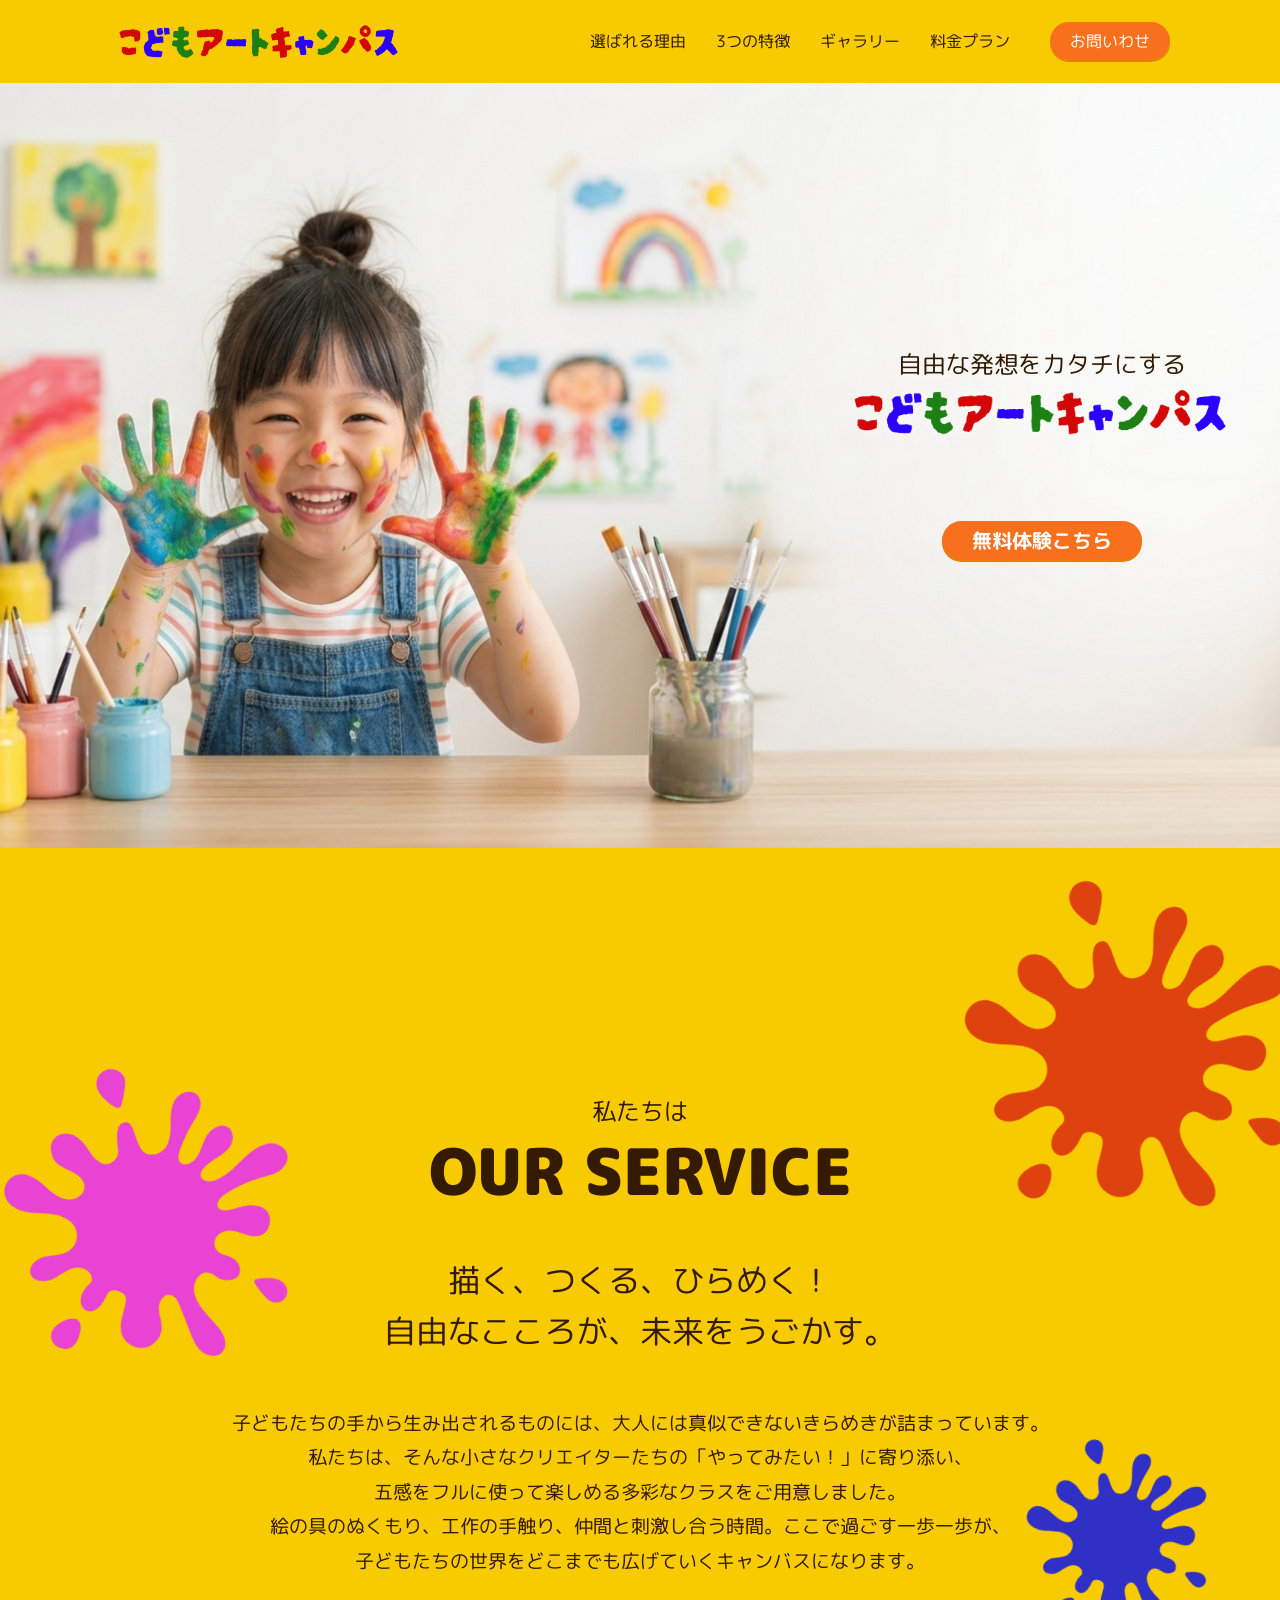
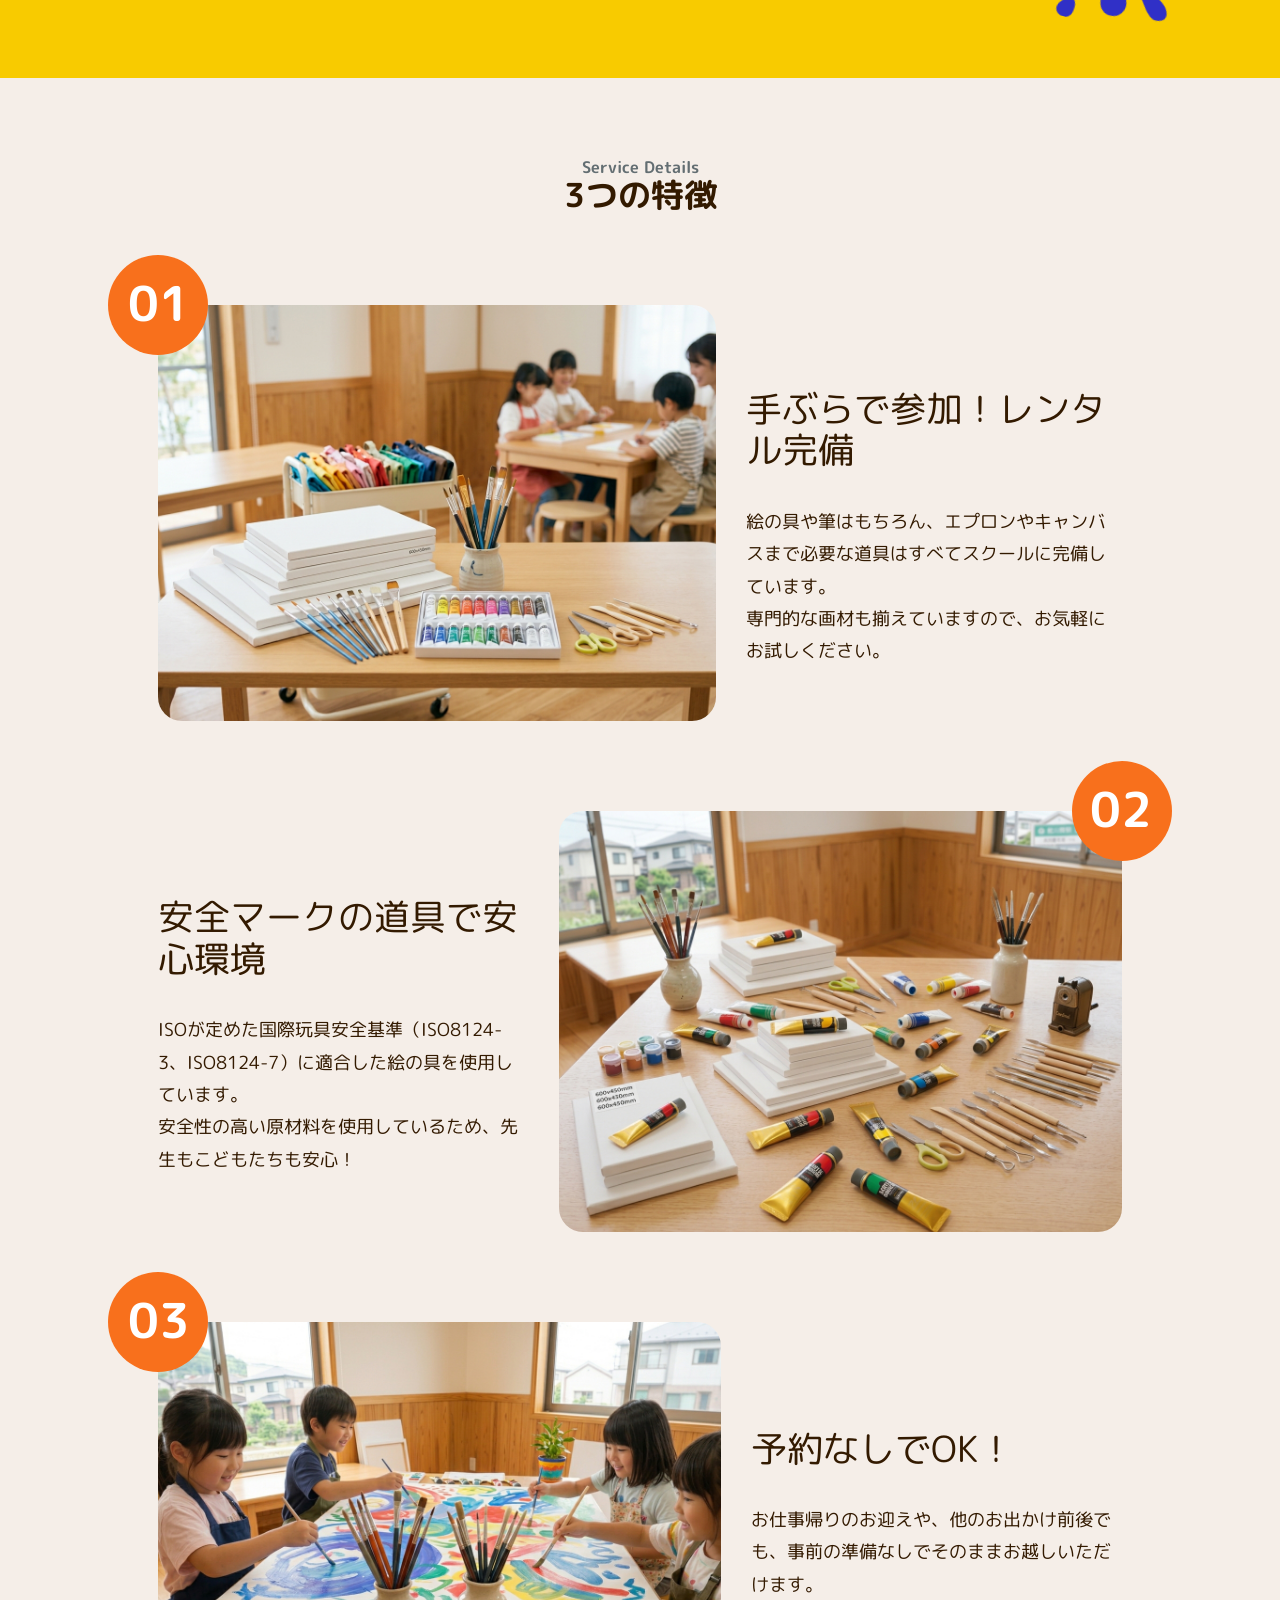
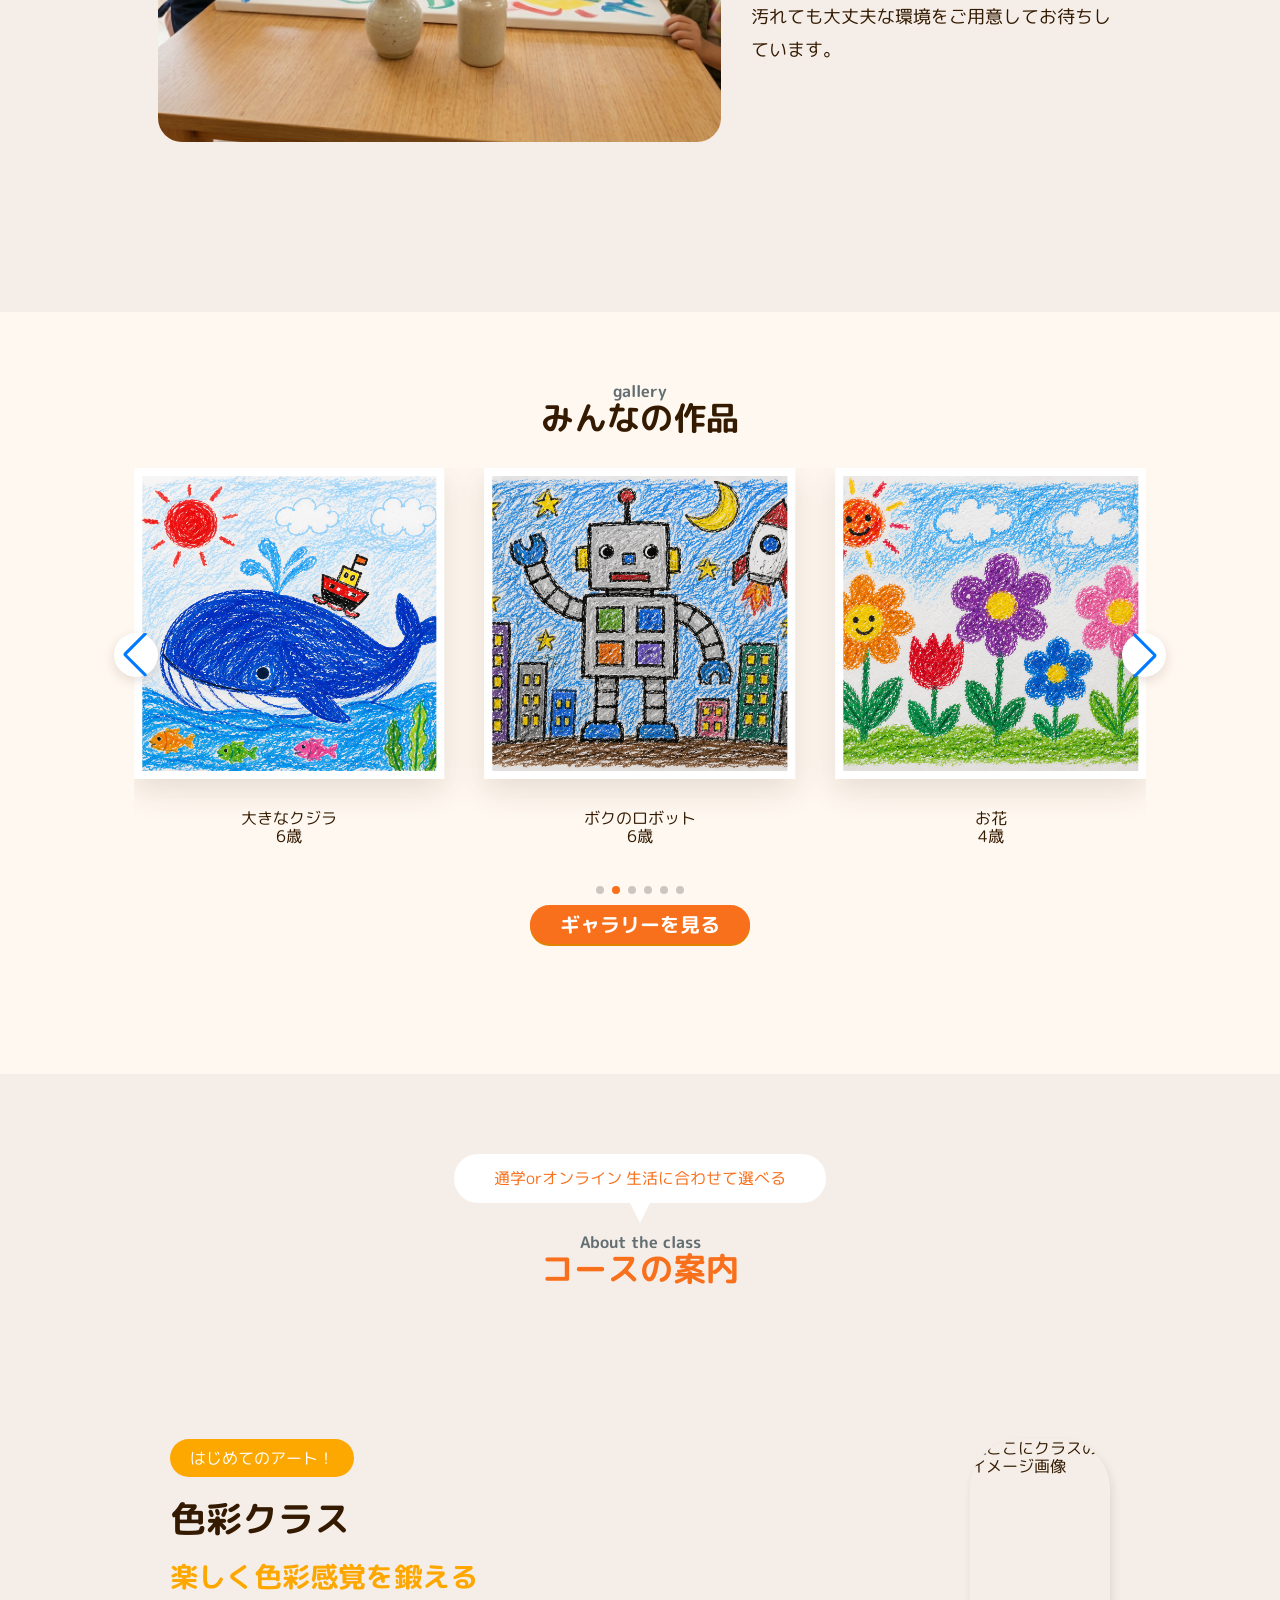
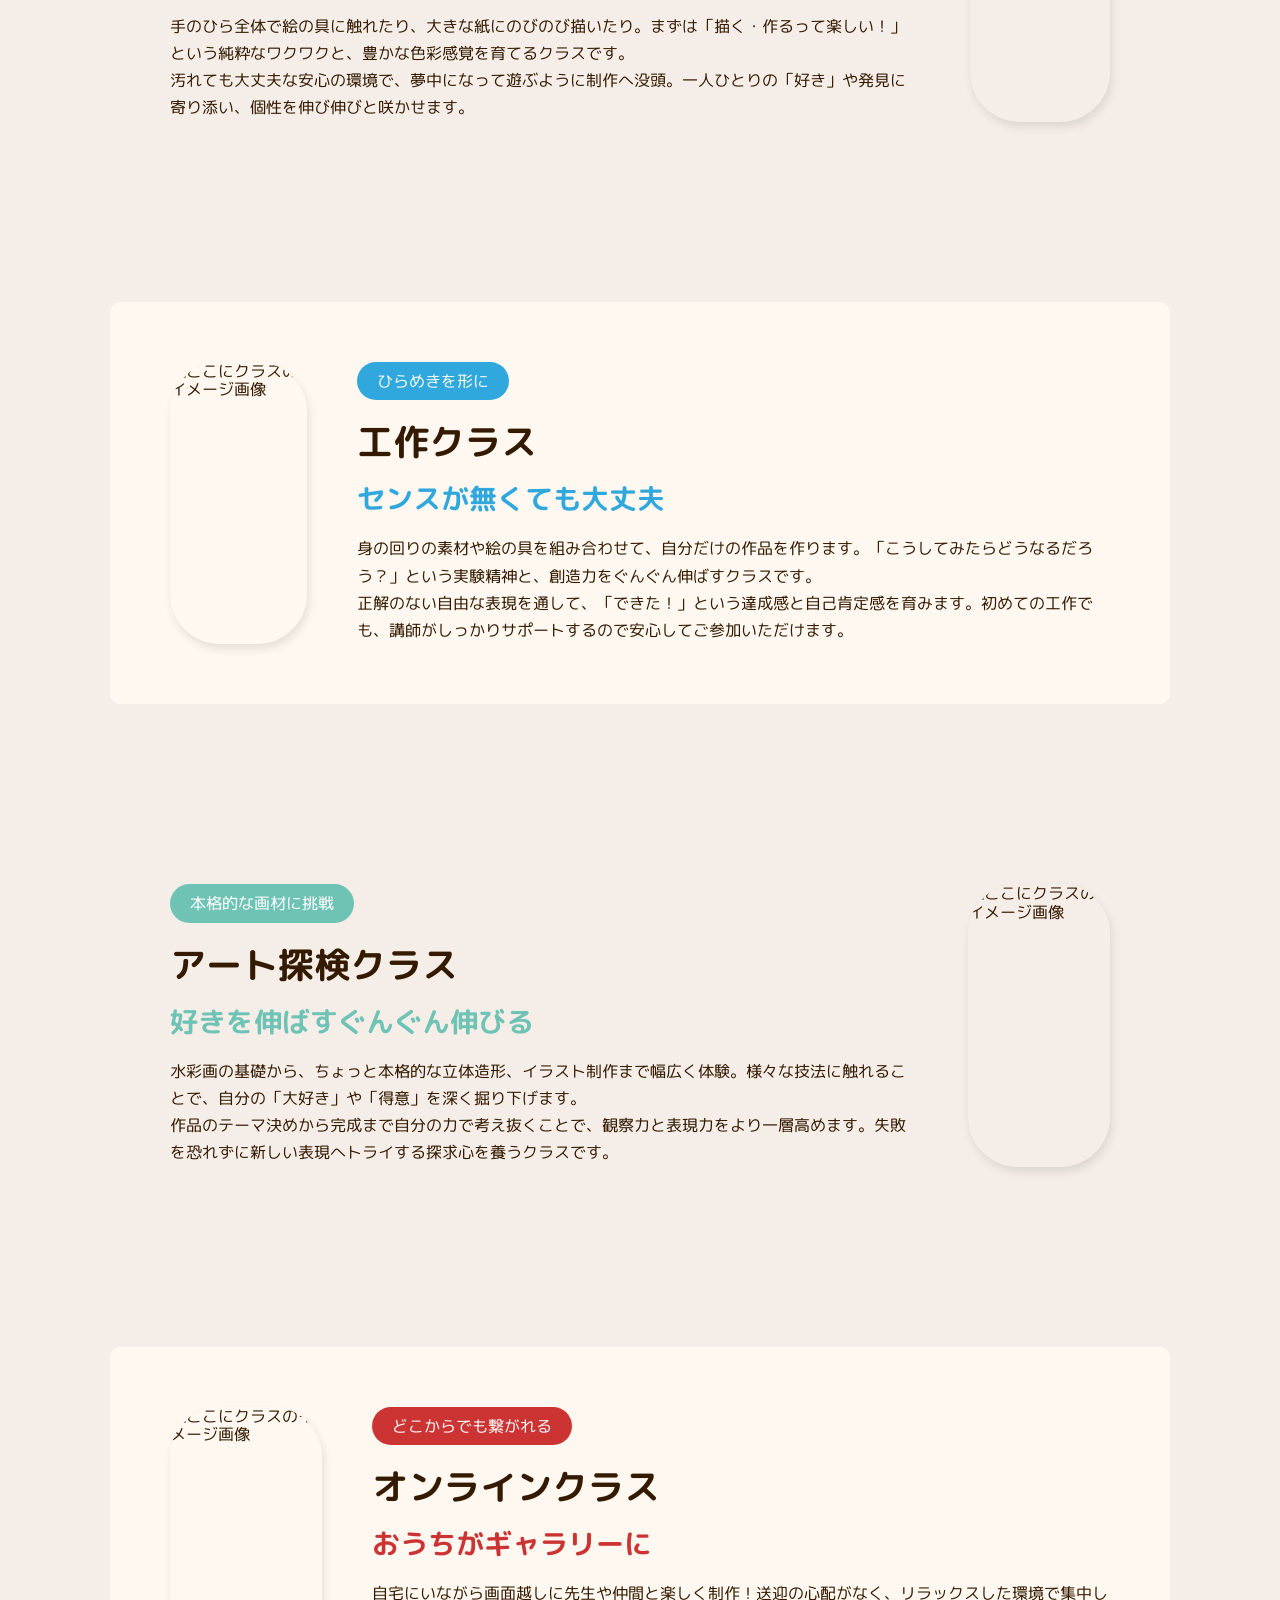
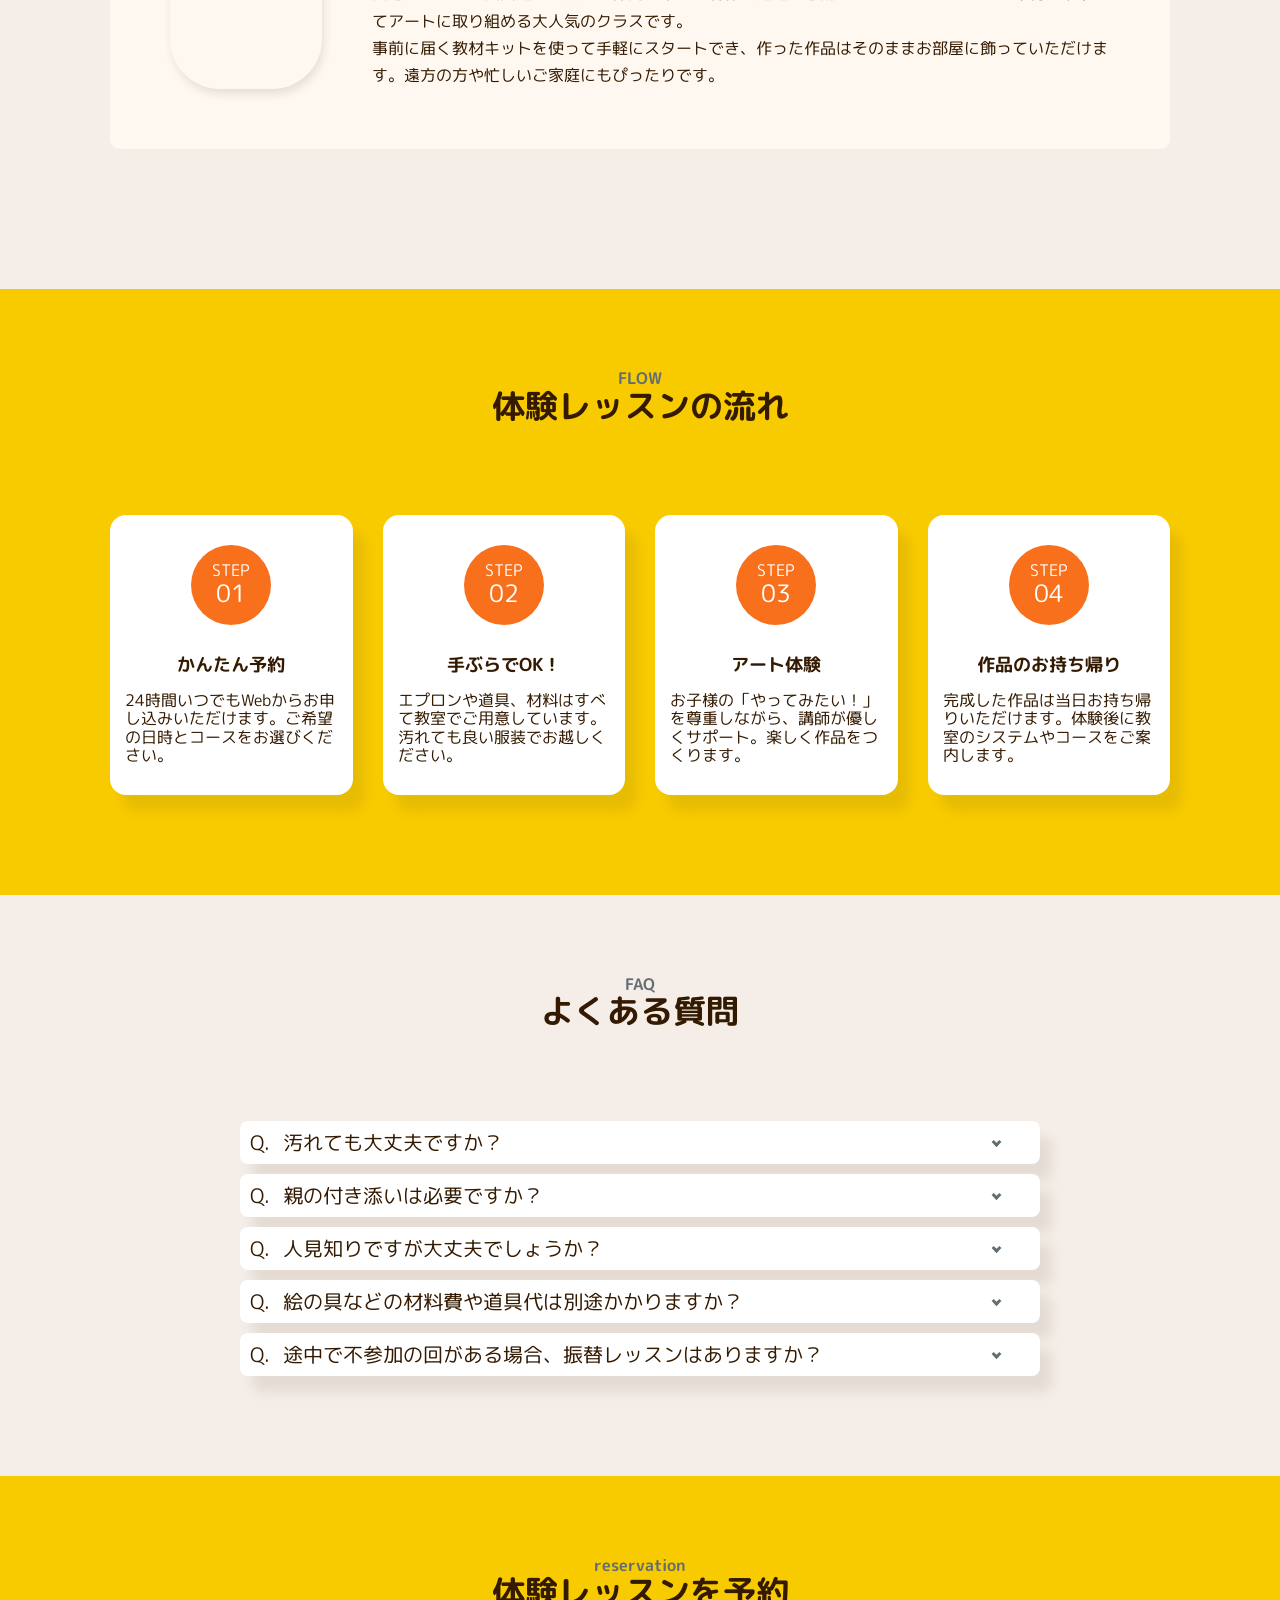
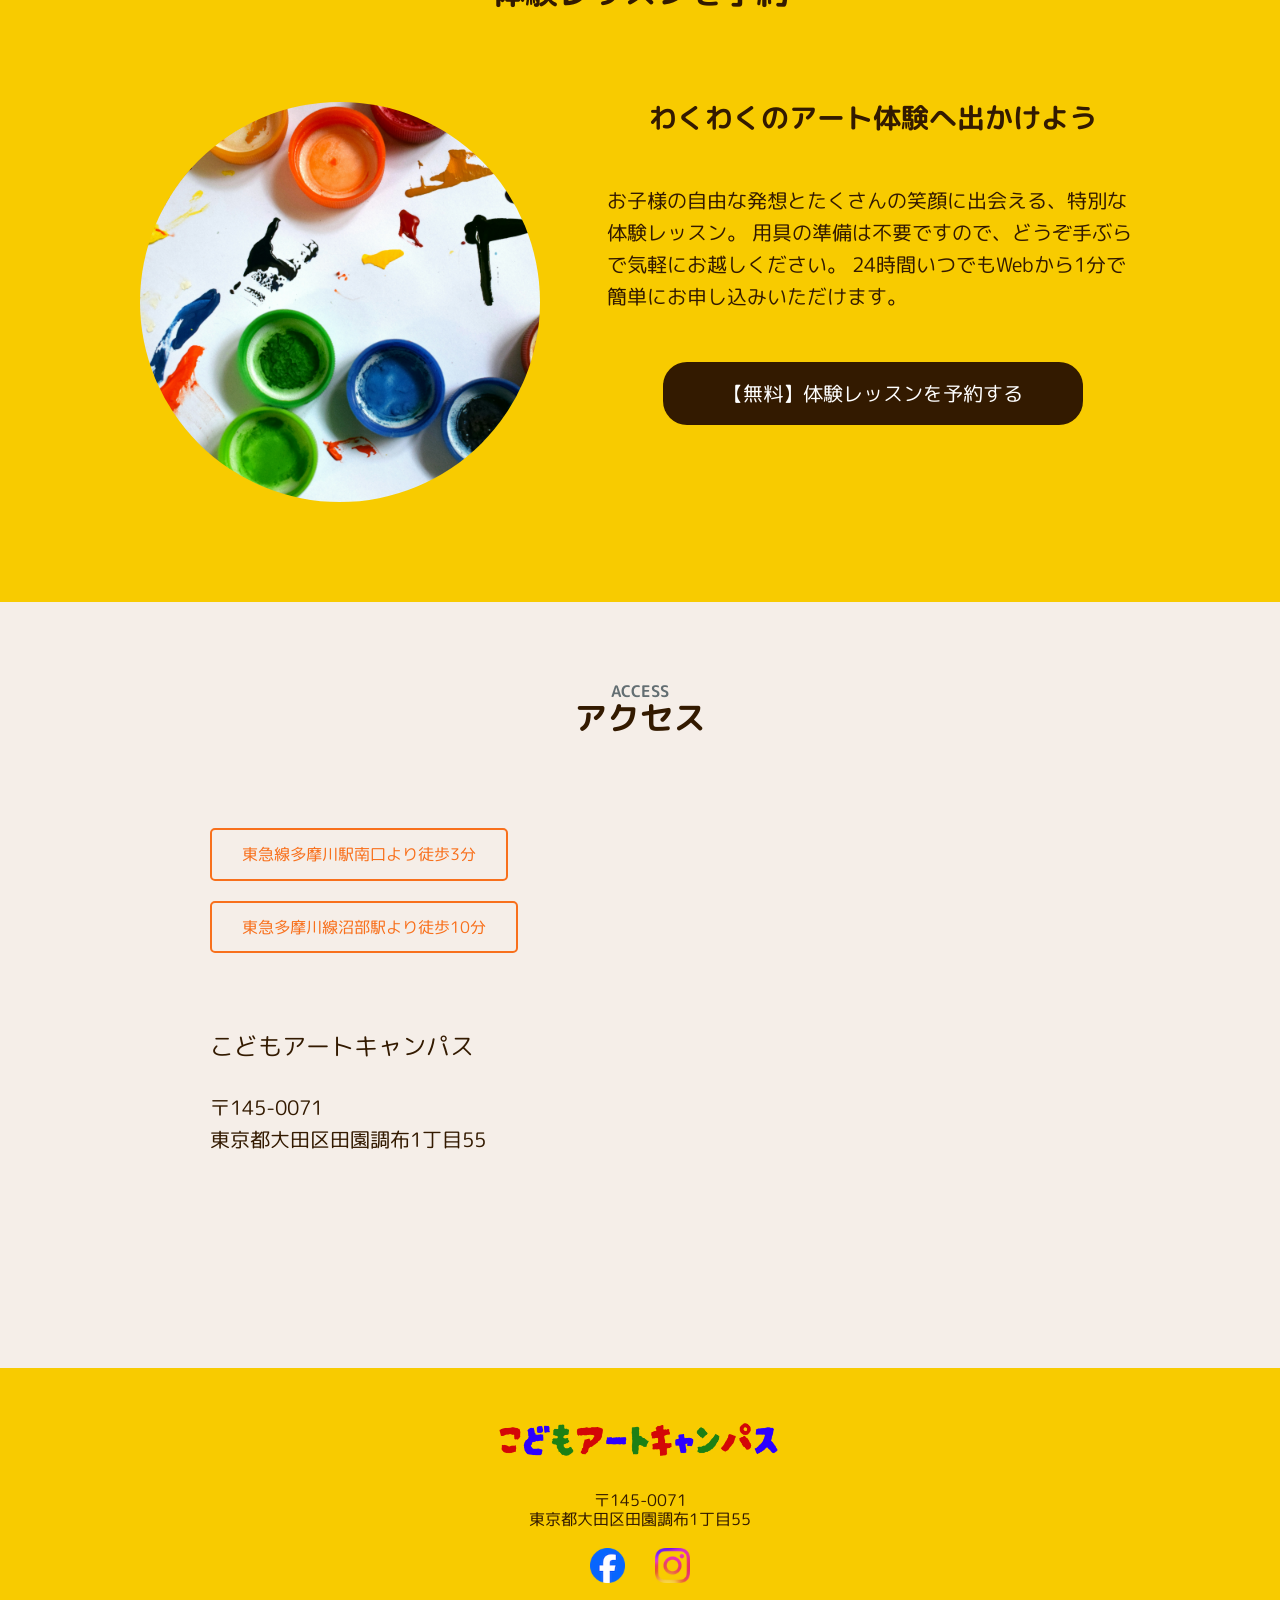
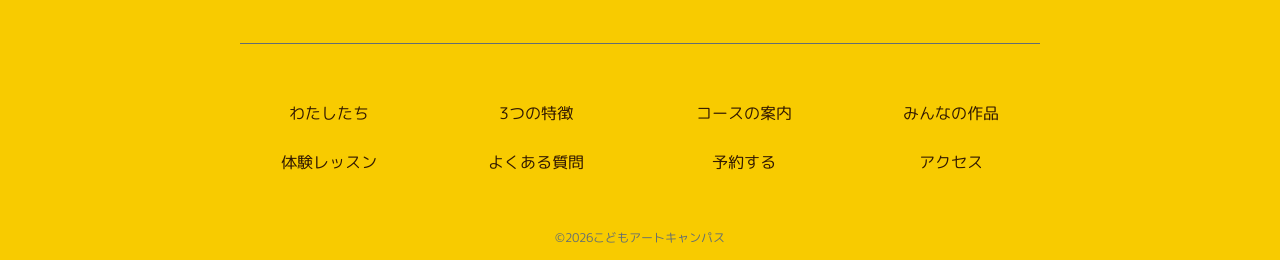
==== index.html @ 3a01b5a5 "Add files via upload" ====
<!doctype html>
<html lang="jp">
  <head>
    <meta charset="UTF-8" />
    <meta name="viewport" content="width=device-width, initial-scale=1.0" />
    <title>
      こどもアートキャンパス | 自由な発想をカタチにするコドモのためのアート教室
    </title>
    <link rel="stylesheet" href="./css/reset.css" />
    <link rel="stylesheet" href="./css/style.css" />
    <link rel="stylesheet" href="./js/swiper-bundle.min.css" />
    <link rel="preconnect" href="https://fonts.googleapis.com" />
    <link rel="preconnect" href="https://fonts.gstatic.com" crossorigin />
    <link
      href="https://fonts.googleapis.com/css2?family=M+PLUS+Rounded+1c:wght@500;700;900&display=swap"
      rel="stylesheet"
    />
  </head>
  <body>
    <header class="site-header">
      <div class="header-inner">
        <h1>
          <a href="index.html"
            ><img src="./img/logo.png" alt="こどもアートキャンパスのロゴ"
          /></a>
        </h1>
        <button class="hamburger-btn">
          <span></span>
          <span></span>
          <span></span>
        </button>
        <nav class="header-menu">
          <ul>
            <li><a href="#about">選ばれる理由</a></li>
            <li><a href="#features">3つの特徴</a></li>
            <li><a href="#gallery">ギャラリー</a></li>
            <li><a href="#price">料金プラン</a></li>
          </ul>
          <div class="header-cta">
            <a href="#contact" class="btn btn-primary">お問いわせ</a>
          </div>
        </nav>
      </div>
    </header>
    <main>
      <section class="hero-section">
        <div class="hero-inner">
          <div class="hero-container">
            <p class="hero-sub">自由な発想をカタチにする</p>
            <h2 class="hero-title">
              <img src="./img/logo.png" alt="こどもキャンパスアートのロゴ" />
            </h2>
            <div class="acction-btn">
              <a href="#contact" class="btn btn-large">無料体験こちら</a>
            </div>
          </div>
        </div>
        <div class="hero-bg-image">
          <picture>
            <source
              media="(max-width: 768px)"
              srcset="./img/hero-img-sp.jpeg"
            />
            <img
              src="./img/hero-img.png"
              alt="手のひらに絵の具をつけた笑顔の女の子"
            />
          </picture>
        </div>
      </section>
      <!-- about ------------------- -->
      <section id="about" class="about">
        <svg>
          <symbol id="mark-shape" class="splash-pop" viewBox="0 0 418.82 395.5">
            <path
              d="M278.37,295.1c8.07,10.84,16.14,21.69,24.21,32.53,6.3,8.47,13.03,17.28,22.67,21.56,8.08,3.58,18.79,2.61,24.74-3.4,1.15-1.16,2.13-2.52,2.87-4.06,5.32-11.08-3.88-23.69-13.73-31.04-17.68-13.19-41.28-22.73-47.69-43.84-3.43-11.29,2.55-26.9,14.35-26.79,3.56.03,7.19.65,10.45,2.07,12.58,5.48,28.64-.19,30.78-9.63,1.61-7.14-2.25-20.21-20.09-21.63-7.15-.57-11.79.32-17.89-3.47-5.83-3.62-8.14-11.6-6.05-18.14,2.09-6.54,7.95-11.47,14.51-13.48,13.87-4.24,30.12,3.18,42.85-3.76,13.26-7.22,13.24-29.88-.02-37.09-8.04-4.37-18.08-3.05-26.54.43-8.46,3.48-15.97,8.93-24.19,12.94-4.51,2.2-10.28,3.85-14.24.77-6.11-4.75-1.62-14.5,3.51-20.3,12.53-14.16,27.23-26.39,43.42-36.15,7.43-4.47,15.31-8.54,21.18-14.92,5.87-6.38,9.38-15.84,6.1-23.87-3.37-8.24-13.19-12.55-22.04-11.53-8.85,1.02-16.66,6.41-22.79,12.86-16.86,17.77-23.86,44.38-44.1,58.18-6.81,4.64-18.53,5.99-21.23-1.8-.95-2.73-.32-5.76.69-8.47,3.1-8.31,9.46-14.89,15.44-21.44,5.98-6.55,11.92-13.69,13.83-22.34,1.91-8.66-1.62-19.15-9.93-22.26-11.37-4.27-22.86,7.4-26.03,19.13-3.17,11.73-1.92,24.58-6.91,35.65-3.5,7.77-13.54,14.44-20.15,9.05-4.18-3.41-4.35-9.65-3.95-15.03,1.08-14.78,3.72-29.45,7.86-43.69,1.89-6.51,4.12-13.05,4.2-19.83.08-6.78-2.43-14.03-8.13-17.71-9.64-6.24-23.39,1.27-27.66,11.93s-1.83,22.71,1.03,33.82c2.87,11.12,6.14,22.75,3.36,33.89-2.77,11.14-13.85,19.6-25.16,17.66-16.33-2.81-25.82-39.14-38.35-34.95-19,6.35.74,38.7.86,45.5.12,6.8-3.17,13.94-9.24,17-6.14,3.09-13.72,1.51-19.68-1.92-5.95-3.43-10.77-8.48-16.05-12.87-6.31-5.24-13.59-9.65-21.69-10.97s-17.09.93-22.41,7.17c-10.12,11.85-1.37,31.99,13.05,37.91,7.72,3.17,16.31,3.43,24.38,5.56,8.07,2.13,16.37,7.07,18.43,15.16,3.1,12.16-10.37,23.2-22.92,23.27-12.55.07-23.9-6.83-35.21-12.28-11.31-5.45-24.85-9.56-36.11-4.02-11.64,5.72-16.57,22-10.06,33.22,6.49,11.19,20.97,15.2,33.88,14.43,12.91-.77,25.34-5.22,38.2-6.58s27.39,1.19,35.34,11.39c7.05,9.04,6.75,23.04-.69,31.77-7.59,8.91-20.09,11.39-30.47,16.8-10.38,5.41-19.62,18.16-13.52,28.15,6.46,10.57,23.2,7.01,32.52-1.14,9.32-8.15,16.36-19.76,28.06-23.82,15.23-5.28,28.91,7.93,23.2,16.7-10.55,16.21-8.26,29.72-1.1,35.12,8.57,6.46,23.17,3.9,28.04-25.74,1.9-11.55,16.78-10.33,23.41-6.69,4.59,2.52,4.7,10.22,4.84,12.7.75,13.3-1.7,27.57,4.7,39.25,6.52,11.91,22.29,17.78,35.01,13.05,12.73-4.73,20.82-19.48,17.99-32.75-1.99-9.29-8.45-17.06-11.04-26.2-2.6-9.14,1.44-21.74,10.93-22.23,6.84-.35,12.08,5.72,16.17,11.21Z"
            />
            <path
              d="M388.64,225.36c10.01-2.21,21.1-1.92,27.33,6.87,4.65,6.56,3.4,15.07-2.22,20.02-3.85,3.39-9.9,5.24-15.67,3.7-3.04-.81-5.75-2.46-8.33-4.16-6.04-3.99-11.7-8.42-16.89-13.21-1.11-1.03-2.26-2.17-2.51-3.49-.47-2.41,2.14-4.1,4.55-5.15,3.76-1.64,8.61-3.44,13.75-4.57Z"
            />
            <path
              d="M101.9,43.17c-10.29-5.98-19.16-15-16.17-27.54C87.97,6.26,96.88-.13,106.09,0c6.3.09,13,3.27,16.33,9.16,1.75,3.1,2.46,6.68,3.01,10.19,1.29,8.23,1.86,16.55,1.69,24.8-.04,1.77-.14,3.66-1.16,5.01-1.85,2.47-5.56,1.87-8.51.89-4.62-1.54-10.27-3.81-15.55-6.88Z"
            />
            <path
              d="M153.81,369.07c-.02,2.42-.24,4.86-.5,7.26-3.98,36.34-58.13,15.12-30.04-14.89,9.14-9.76,25.37-18.8,29.8.07.58,2.48.77,5.01.75,7.56Z"
            />
          </symbol>
        </svg>
        <div class="about-shapes">
          <svg class="paint-bg type1">
            <use href="#mark-shape"></use>
          </svg>
          <svg class="paint-bg type2">
            <use href="#mark-shape"></use>
          </svg>
          <svg class="paint-bg type3">
            <use href="#mark-shape"></use>
          </svg>
        </div>
        <div class="section-inner fade-in">
          <div class="sub-title">私たちは</div>
          <h2 class="about-title">OUR SERVICE</h2>
          <h3>
            描く、つくる、ひらめく！<br
              class="sp-only"
            />自由なこころが、未来をうごかす。
          </h3>
          <p>
            子どもたちの手から生み出されるものには、大人には真似できないきらめきが詰まっています。<br />
            私たちは、そんな小さなクリエイターたちの「やってみたい！」に寄り添い、<br
              class="sp-only"
            />五感をフルに使って楽しめる多彩なクラスをご用意しました。<br />
            絵の具のぬくもり、工作の手触り、仲間と刺激し合う時間。ここで過ごす一歩一歩が、<br
              class="sp-only"
            />子どもたちの世界をどこまでも広げていくキャンバスになります。
          </p>
        </div>
      </section>
      <!-- point-section ------------------->
      <section id="point" class="point-section">
        <div class="section-inner">
          <div class="section-title-wrap">
            <p class="section-sub">Service Details</p>
            <h2 class="section-title">3つの特徴</h2>
          </div>
          <ul class="point-card-g flex">
            <div class="point-card first">
              <div class="img-area">
                <img src="./img/paint-img1.jpeg" alt="手ぶらで参加！レンタル完備" />
              </div>
              <div class="text-area">
                <h4 class="card-title">手ぶらで参加！レンタル完備</h4>
                <p class="card-text">
                  絵の具や筆はもちろん、エプロンやキャンバスまで必要な道具はすべてスクールに完備しています。<br />専門的な画材も揃えていますので、お気軽にお試しください。
                </p>
              </div>
            </div>
            <div class="point-card second">
              <div class="img-area">
                <img src="./img/paint-img2.jpeg" alt="安全マークの道具で安心環境" />
              </div>
              <div class="text-area">
                <h4 class="card-title">安全マークの道具で安心環境</h4>
                <p class="card-text">
                  ISOが定めた国際玩具安全基準（ISO8124-3、ISO8124-7）に適合した絵の具を使用しています。<br />安全性の高い原材料を使用しているため、先生もこどもたちも安心！
                </p>
              </div>
            </div>

            <div class="point-card third">
              <div class="img-area">
                <img src="./img/paint-img3.jpeg" alt="予約なしでOK！" />
              </div>
              <div class="text-area">
                <h4 class="card-title">予約なしでOK！</h4>
                <p class="card-text">
                  お仕事帰りのお迎えや、他のお出かけ前後でも、事前の準備なしでそのままお越しいただけます。<br />汚れても大丈夫な環境をご用意してお待ちしています。
                </p>
              </div>
            </div>
          </ul>
        </div>
        <!-- <div class="cta-btn">
          <a href="#contact" class="btn btn-large">無料体験こちら</a>
        </div> -->
      </section>
      <!-- ギャラリー　みんなの作品 -->
      <section id="gallery" class="gallery-section">
        <div class="section-inner">
          <p class="section-sub">gallery</p>
          <h2 class="section-title">みんなの作品</h2>
          <div class="gallery-slider-wrap">
            <!-- Swiper本体 -->
            <div class="swiper gallery-swiper">
              <div class="swiper-wrapper">
                <div class="swiper-slide gallery-card">
                  <img src="./img/gallery-1.png" alt="男の子" />
                  <div class="art-info">
                    <p class="art-title">太陽の下の男の子</p>
                    <p class="art-age">5歳</p>
                  </div>
                </div>
                <div class="swiper-slide gallery-card">
                  <img src="./img/gallery-2.png" alt="クジラ" />
                  <div class="art-info">
                    <p class="art-title">大きなクジラ</p>
                    <p class="art-age">6歳</p>
                  </div>
                </div>
                <div class="swiper-slide gallery-card">
                  <img src="./img/gallery-3.png" alt="ボクのロボット" />
                  <div class="art-info">
                    <p class="art-title">ボクのロボット</p>
                    <p class="art-age">6歳</p>
                  </div>
                </div>
                <div class="swiper-slide gallery-card">
                  <img src="./img/gallery-4.png" alt="カラフルなお花" />
                  <div class="art-info">
                    <p class="art-title">お花</p>
                    <p class="art-age">4歳</p>
                  </div>
                </div>
                <div class="swiper-slide gallery-card">
                  <img src="./img/gallery-5.png" alt="かっこいいライオン" />
                  <div class="art-info">
                    <p class="art-title">強いライオン</p>
                    <p class="art-age">6歳</p>
                  </div>
                </div>
                <div class="swiper-slide gallery-card">
                  <img src="./img/gallery-6.png" alt="太陽の下の女の子" />
                  <div class="art-info">
                    <p class="art-title">太陽とわたし</p>
                    <p class="art-age">3歳</p>
                  </div>
                </div>
              </div>
            </div>

            <!-- 矢印ボタン（Swiperの外側に配置） -->
            <button class="swiper-button-prev" aria-label="前へ"></button>
            <button class="swiper-button-next" aria-label="次へ"></button>
          </div>
          <div class="swiper-pagination"></div>
        </div>
        <div class="cta-btn gallery-btn">
          <a href="#contact" class="btn btn-large">ギャラリーを見る</a>
        </div>
      </section>
      <!-- /ここまでがギャラリー ---------------------->
      <section id="about-class" class="class-section section-box">
        <div class="section-inner">
          <div class="section-title-wrap">
            <span class="pick-text">通学orオンライン 生活に合わせて選べる</span>
            <p class="section-sub">About the class</p>
            <h2 class="section-title course-title">コースの案内</h2>
          </div>
          <div class="class-group">
            <div class="class-box frist">
              <div class="class-info">
                <div class="class-text bc-orange">はじめてのアート！</div>
                <h3 class="class-title">色彩クラス</h3>
                <h4 class="class-sub sub-orange">楽しく色彩感覚を鍛える</h4>
                <p class="version">
                  手のひら全体で絵の具に触れたり、大きな紙にのびのび描いたり。まずは「描く・作るって楽しい！」という純粋なワクワクと、豊かな色彩感覚を育てるクラスです。<br />汚れても大丈夫な安心の環境で、夢中になって遊ぶように制作へ没頭。一人ひとりの「好き」や発見に寄り添い、個性を伸び伸びと咲かせます。
                </p>
              </div>
              <div class="class-img">
                <img
                  src="https://placehold.jp/800x800.png"
                  alt="ここにクラスのイメージ画像"
                />
              </div>
            </div>
            <div class="class-box second">
              <div class="class-info">
                <div class="class-text bc-blue">ひらめきを形に</div>
                <h3 class="class-title">工作クラス</h3>
                <h4 class="class-sub sub-blue">センスが無くても大丈夫</h4>
                <p class="version">
                  身の回りの素材や絵の具を組み合わせて、自分だけの作品を作ります。「こうしてみたらどうなるだろう？」という実験精神と、創造力をぐんぐん伸ばすクラスです。<br />正解のない自由な表現を通して、「できた！」という達成感と自己肯定感を育みます。初めての工作でも、講師がしっかりサポートするので安心してご参加いただけます。
                </p>
              </div>
              <div class="class-img">
                <img
                  src="https://placehold.jp/800x800.png"
                  alt="ここにクラスのイメージ画像"
                />
              </div>
            </div>
            <div class="class-box third">
              <div class="class-info">
                <div class="class-text bc-green">本格的な画材に挑戦</div>
                <h3 class="class-title">アート探検クラス</h3>
                <h4 class="class-sub sub-green">好きを伸ばすぐんぐん伸びる</h4>

                <p class="version">
                  水彩画の基礎から、ちょっと本格的な立体造形、イラスト制作まで幅広く体験。様々な技法に触れることで、自分の「大好き」や「得意」を深く掘り下げます。<br />作品のテーマ決めから完成まで自分の力で考え抜くことで、観察力と表現力をより一層高めます。失敗を恐れずに新しい表現へトライする探求心を養うクラスです。
                </p>
              </div>
              <div class="class-img">
                <img
                  src="https://placehold.jp/800x800.png"
                  alt="ここにクラスのイメージ画像"
                />
              </div>
            </div>
            <!-- <div class="class-box third">
              <div class="class-info">
                <div class="class-text">一歩進んだ本格レッスン</div>
                <h3 class="class-title">じっくりデッサン<br>絵画クラス</h3>
                <h4 class="class-age">対象：高学年〜中学生</h4>

                <p class="version">
                  ものをじっくり見て描くデッサンや、油絵風の表現など、一歩踏み込んだ美術の基礎を学びます。集中力を養い、表現の技術をしっかり身につけたい子に最適です。
                </p>
              </div>
              <div class="class-img">
                <img
                  src="https://placehold.jp/800x800.png"
                  alt="ここにクラスのイメージ画像"
                />
              </div>
            </div>
            <div class="class-box third">
              <div class="class-info">
                <div class="class-text">親子で夢中になる体験</div>
                <h3 class="class-title">
                  親子でいっしょに<br>サンデーワークショップ
                </h3>
                <h4 class="class-age">対象：2歳〜親子ペア</h4>

                <p class="version">
                  隔週、または月1回から気軽に参加できる単発のクラスです。お家では準備や片付けが難しいダイナミックなアート工作を、親子で一緒に思いっきり楽しめます。
                </p>
              </div>
              <div class="class-img">
                <img
                  src="https://placehold.jp/800x800.png"
                  alt="ここにクラスのイメージ画像"
                />
              </div>
            </div> -->
            <div class="class-box forth">
              <div class="class-info">
                <div class="class-text bc-red">どこからでも繋がれる</div>
                <h3 class="class-title">オンラインクラス</h3>
                <h4 class="class-sub sub-red">おうちがギャラリーに</h4>

                <p class="version">
                  自宅にいながら画面越しに先生や仲間と楽しく制作！送迎の心配がなく、リラックスした環境で集中してアートに取り組める大人気のクラスです。<br />事前に届く教材キットを使って手軽にスタートでき、作った作品はそのままお部屋に飾っていただけます。遠方の方や忙しいご家庭にもぴったりです。
                </p>
              </div>
              <div class="class-img">
                <img
                  src="https://placehold.jp/800x800.png"
                  alt="ここにクラスのイメージ画像"
                />
              </div>
            </div>
          </div>
        </div>
      </section>
      <!-- ここから体験レッスンの流れ -------------->
      <section class="flow-wrap">
        <div class="section-inner">
          <div class="section-title-wrap">
            <span class="section-sub">FLOW</span>
            <div class="section-title">体験レッスンの流れ</div>
          </div>
          <ul class="flow-list">
            <li class="flow-item">
              <span class="flow-step">
                STEP
                <span class="flow-step-num">01</span>
              </span>
              <h3 class="flow-item-title">かんたん予約</h3>
              <p class="flow-item-text">
                24時間いつでもWebからお申し込みいただけます。ご希望の日時とコースをお選びください。
              </p>
            </li>
            <li class="flow-item">
              <span class="flow-step">
                STEP
                <span class="flow-step-num">02</span>
              </span>
              <h3 class="flow-item-title">手ぶらでOK！</h3>
              <p class="flow-item-text">
                エプロンや道具、材料はすべて教室でご用意しています。汚れても良い服装でお越しください。
              </p>
            </li>
            <li class="flow-item">
              <span class="flow-step">
                STEP
                <span class="flow-step-num">03</span>
              </span>
              <h3 class="flow-item-title">アート体験</h3>
              <p class="flow-item-text">
                お子様の「やってみたい！」を尊重しながら、講師が優しくサポート。楽しく作品をつくります。
              </p>
            </li>
            <li class="flow-item">
              <span class="flow-step">
                STEP
                <span class="flow-step-num">04</span>
              </span>
              <h3 class="flow-item-title">作品のお持ち帰り</h3>
              <p class="flow-item-text">
                完成した作品は当日お持ち帰りいただけます。体験後に教室のシステムやコースをご案内します。
              </p>
            </li>
          </ul>
        </div>
      </section>
      <!-- ここまで体験レッスンの流れ ----------------->
      <section id="faq" class="faq-section">
        <div class="section-inner">
          <div class="section-title-wrap">
            <p class="section-sub">FAQ</p>
            <h2 class="section-title">よくある質問</h2>
          </div>
          <div class="faq-list">
            <div class="faq-item">
              <button type="button" class="faq-question">
                汚れても大丈夫ですか？
              </button>
              <div class="faq-answer">
                <div class="faq-answer-inner">
                  <p>
                    汚れても落ちやすい絵の具を使用していますが、万が一のため汚れても良い服装でお越しください。
                  </p>
                </div>
              </div>
            </div>
            <div class="faq-item">
              <button type="button" class="faq-question">
                親の付き添いは必要ですか？
              </button>
              <div class="faq-answer">
                <div class="faq-answer-inner">
                  <p>
                    体験レッスン中は自由に見学いただけます。お子様が慣れたら一度お出かけいただいても大丈夫です。
                  </p>
                </div>
              </div>
            </div>
            <div class="faq-item">
              <button type="button" class="faq-question">
                人見知りですが大丈夫でしょうか？
              </button>
              <div class="faq-answer">
                <div class="faq-answer-inner">
                  <p>
                    少人数制で一人ひとりのペースに合わせて進めますので、安心してご参加ください。
                  </p>
                </div>
              </div>
            </div>
            <div class="faq-item">
              <button type="button" class="faq-question">
                絵の具などの材料費や道具代は別途かかりますか？
              </button>
              <div class="faq-answer">
                <div class="faq-answer-inner">
                  <p>
                    基本的な材料費や道具代はすべて受講料に含まれています。手ぶらでお越しいただけます。
                  </p>
                </div>
              </div>
            </div>
            <div class="faq-item">
              <button type="button" class="faq-question">
                途中で不参加の回がある場合、振替レッスンはありますか？
              </button>
              <div class="faq-answer">
                <div class="faq-answer-inner">
                  <p>
                    はい、前日までにご連絡いただければ、同月内で別日程のクラスへ振替が可能です（月1回まで）。
                  </p>
                </div>
              </div>
            </div>
          </div>
        </div>
      </section>
      <!-- 体験レッスン予約 ---------------------------->
      <section class="cta-section">
        <div class="section-inner">
          <div class="section-title-wrap">
            <span class="section-sub">reservation</span>
            <div class="section-title">体験レッスンを予約</div>
          </div>
          <div class="cta-box">
            <div class="cta-img">
              <img src="./img/cta-img.jpg" alt="体験レッスン" />
            </div>
            <div class="cta-text-g">
              <div class="cta-title">わくわくのアート体験へ出かけよう</div>
              <p>
                お子様の自由な発想とたくさんの笑顔に出会える、特別な体験レッスン。
                用具の準備は不要ですので、どうぞ手ぶらで気軽にお越しください。
                24時間いつでもWebから1分で簡単にお申し込みいただけます。
              </p>
              <div class="reservation-cta-btn">
                <a href="" class="cta-btn-text">
                  <span class="front">【無料】体験レッスンを予約する</span>
                </a>
              </div>
            </div>
          </div>
        </div>
      </section>
      <!-- ここからアクセス ----------------------->
      <section class="access">
        <div class="section-inner">
          <div class="section-title-wrap">
            <span class="section-sub">ACCESS</span>
            <div class="section-title">アクセス</div>
          </div>
          <div class="access-g">
            <div class="access-list">
              <ul class="access-train">
                <li class="train-list">東急線多摩川駅南口より徒歩3分</li>
                <li class="train-list">東急多摩川線沼部駅より徒歩10分</li>
              </ul>
              <div class="address">
                <h4>こどもアートキャンパス</h4>
                <p>〒145-0071<br />東京都大田区田園調布1丁目55</p>
              </div>
            </div>
            <div class="map">
              <iframe
                src="https://www.google.com/maps/embed?pb=!1m14!1m12!1m3!1d1464.4314409428184!2d139.6669411798367!3d35.58759012155308!2m3!1f0!2f0!3f0!3m2!1i1024!2i768!4f13.1!5e0!3m2!1sja!2sjp!4v1788443130064!5m2!1sja!2sjp"
                width="600"
                height="450"
                style="border: 0"
                allowfullscreen=""
                loading="lazy"
                referrerpolicy="strict-origin-when-cross-origin"
              ></iframe>
            </div>
          </div>
        </div>
      </section>
      <!-- ここからfooter ----------------------->
      <footer class="footer">
        <div class="footer-inner">
          <div class="footer-info">
            <h2 class="footer-logo">
              <img src="./img/logo.png" alt="こどもアートキャンパスのロゴ" />
            </h2>
            <p class="footer-address">
              〒145-0071<br />東京都大田区田園調布1丁目55
            </p>
          </div>
          <div class="footer-sns">
            <img src="./img/Facebook_Logo_Primary.png" alt="フェイスブック" />
            <img
              src="./img/Instagram_Glyph_Gradient.png"
              alt="インスタグラム"
            />
          </div>
          <nav class="footer-nav">
            <ul>
              <li><a href="#about">わたしたち</a></li>
              <li><a href="#about">3つの特徴</a></li>
              <li><a href="#courses">コースの案内</a></li>
              <li><a href="#gallery">みんなの作品</a></li>
              <li><a href="#flow">体験レッスン</a></li>
              <li><a href="#faq">よくある質問</a></li>
              <li><a href="#faq">予約する</a></li>
              <li><a href="#faq">アクセス</a></li>
            </ul>
          </nav>
          <div class="footer-copyrigth">
            <p class="copyrigth">&copy;2026こどもアートキャンパス</p>
          </div>
        </div>
      </footer>
      <!-- ここまでfooter ---------------------------->
    </main>
    <script src="./js/swiper-bundle.min.js"></script>
    <script src="swiper-bundle.min.js"></script>
    <script>
      const gallerySwiper = new Swiper(".gallery-swiper", {
        loop: true,
        slidesPerView: 3,
        spaceBetween: 40,
        speed: 5000, // スライドが切り替わる速度（ミリ秒単位）
        autoplay: {
          delay: 0,
          disableOnInteraction: false,
        },

        // ページネーション（ドット）
        pagination: {
          el: ".swiper-pagination",
          clickable: true, // ドットをクリック可能にする
        },

        // 左右の矢印ボタン
        navigation: {
          nextEl: ".swiper-button-next",
          prevEl: ".swiper-button-prev",
        },
      });
    </script>
    <script>
      const btn = document.querySelector(".hamburger-btn");
      const menu = document.querySelector(".header-menu");
      btn.addEventListener("click", function () {
        btn.classList.toggle("is-open");
        menu.classList.toggle("is-open");
      });
      document.querySelectorAll(".faq-question").forEach((button) => {
        button.addEventListener("click", () => {
          const faqItem = button.closest(".faq-item");
          faqItem.classList.toggle("is-open");
        });
      });

      // 監視対象の要素をすべて取得
      const fadeInElements = document.querySelectorAll(".fade-in, .paint-bg");

      // 画面内に入ったかを判定する処理
      const observer = new IntersectionObserver(
        (entries) => {
          entries.forEach((entry) => {
            // 画面内に入ったら .is-active クラスを付与
            if (entry.isIntersecting) {
              entry.target.classList.add("is-active");
              // 一度表示されたら監視を解除する場合（1回だけ動かしたい場合）
              observer.unobserve(entry.target);
            }
          });
        },
        {
          rootMargin: "0px 0px -10% 0px", // 画面の下から10%入った位置で発火（タイミング調整用）
        },
      );

      // 各要素の監視を開始
      fadeInElements.forEach((el) => observer.observe(el));
    </script>
  </body>
</html>
---- css/style.css ----
@charset "UTF-8";

/* --------------------------------------------------
   カラーシステム・共通変数の定義
-------------------------------------------------- */
:root {
  --color-yellow: #F8CB00;
  --color-bgc-a: #FFF8F0;
  --color-bgc-b: #F5EEE8;
  
  --color-accent: #F8701C;
  
  --color-blue: #0090E2;
  --color-pink: #FF7675;
  
  --color-bg-light: #FEFCE8; 
  --color-bg-white: #FFFFFF;
  
  --color-text-main: #331a00;
  --color-text-sub: #636E72;

  --border-radius-large: 3.125rem;
  --border-radius-small: 1.5rem;
}

body {
  background-color: var(--color-yellow);
  font-family: "M PLUS Rounded 1c", "Hiragino Maru Gothic ProN", "Yu Gothic", sans-serif;
  color: var(--color-text-main);
}

/* 共通 */
.section-inner,
.header-inner {
  max-width: 68.75rem; 
  width: 100%;
  margin: 0 auto;
  padding: 1.25rem;
  position: relative;
  z-index: 2;
}

.section-sub {
  font-size: 1rem;
  color: var(--color-text-sub);
  font-weight: 600;
  text-align: center;
}

.section-title {
  font-size: clamp(1.4rem, 1.153rem + 1.13vw, 3rem);
  text-align: center;
  margin-bottom: 1.875rem;
  font-weight: 700;
}

img {
  width: 100%;
  height: auto;
}

/* header -------------------- */
.site-header h1 {
  flex: 0 1 18.75rem;
  min-width: 9.375rem;
  width: 100%;
}

.site-header h1 img {
  max-width: 100%;
  height: auto;
  display: block;
}

.header-inner {
  display: flex;
  justify-content: space-between;
  align-items: center;
}

.header-menu {
  display: flex;
  align-items: center;
  gap: 2.5rem;
}

.header-menu ul {
  display: flex;
  gap: 1.875rem;
}

.header-menu a {
  transition: all .5s;
}

.header-menu a:hover {
  color: var(--color-bg-white);
}

/* .header-menu li {
  cursor: pointer;
} */

.btn-primary {
  background-color: var(--color-accent);
  color: var(--color-bg-white);
  padding: .5rem 1.25rem;
  border-radius: var(--border-radius-small);
  box-shadow: 0 2px 0 #E08400;
  transition: all .5s;
}

.btn-primary:hover {
  opacity: .8;
}

.hamburger-btn {
  display: none;
}

/*  画面幅が 960px 以下のとき（スマホ用） */
@media (max-width: 960px) {

.header-inner {
  padding: 1.25rem .625rem;
}

  .site-header h1 {
    flex: 0 1 12.5rem;
    z-index: 10;
  }

  .header-menu {
    display: none;
  }

  .hamburger-btn {
    display: flex;
    flex-direction: column;
    justify-content: space-between;
    width: 1.875rem;
    height: 1.875rem;
    cursor: pointer;
    z-index: 10;
  }

  .hamburger-btn span {
    width: 100%;
    height: .1875rem;
    background-color: #333333;
    border-radius: .625rem;
    transition: all 0.3s;
    transform-origin: left center; 
  }

  .header-menu ul {
    display: flex;
    flex-direction: column;
    align-items: center;
    gap: 3.125rem;
  }

  .header-menu.is-open {
    display: flex;
    flex-direction: column;
    justify-content: center;
    align-items: center;
    gap: 5rem;
    position: absolute;
    top: 0;
    left: 0;
    width: 100%;
    height: 100vh;
    background-color: var(--color-primary);
  }

  .hamburger-btn.is-open span:nth-of-type(1) {
    transform: rotate(45deg) translate(0.1rem, 0.1rem);
  }
  .hamburger-btn.is-open span:nth-of-type(2) {
    opacity: 0;
  }
  .hamburger-btn.is-open span:nth-of-type(3) {
    transform: rotate(-45deg) translate(0.1rem, -0.1rem);
  }
}
/*  header ここまで-------------------- */

.hero-section {
  position: relative;
  width: 100%;
  height: 85vh;
  overflow: hidden;
  /* margin-bottom: 3.75rem; */
}

.hero-inner {
  position: absolute;
  top: 35%;
  right: 3%;
}

.hero-bg-image {
  width: 100%;
  height: 100%;
}

.hero-bg-image img {
  width: 100%;
  height: 100%;
  object-fit: cover;
  object-position: center;
}

.hero-title {
  max-width: 400px;
  width: 100%;
  margin-bottom: 5rem;
}

.hero-title img {
  filter: drop-shadow(1px 1px 6px rgba(255, 255, 255, 0.6));
}

.hero-sub {
  font-size: clamp(0.75rem, 0.441rem + 1.41vw, 1.5rem);
  text-align: center;
  margin-bottom: .3125rem;
  text-shadow: 3px 3px 6px rgba(255, 255, 255, 0.6) ;
}

.acction-btn a {
  display: inline-block;
  background-color: var(--color-accent);
  color: var(--color-bg-white);
  padding: 0.5rem 1.875rem;
  font-size: clamp(1rem, 0.835rem + 0.75vw, 1.25rem);
  font-weight: bold;
  border-radius: var(--border-radius-large);
  box-shadow: 0 2px 0 #E08400;
  text-decoration: none;
  transition: all 0.3s ease;
}

.acction-btn a:hover {
  opacity: .8;
}

.acction-btn {
  text-align: center;
}

@media (max-width: 768px) {
  .hero-section {
    /* display: flex;
    flex-direction: column; */
    height: auto;
  }

  .hero-inner {
    position: absolute;
    display: flex;
    flex-direction: column;
    align-items: center;
    width: 100%;
    top: 1.5rem;
    left: 0;
    background-color: transparent;
    padding: 2rem 0;
    height: 38rem;
  }

  .hero-bg-image {
    height: 38rem;
  }

  .hero-bg-image img {
    height: 38rem;
    object-position: 50% 35%;
  }

  .acction-btn {
    position: absolute;
    bottom: 12%;
    left: 50%;
    transform: translateX( -50% );
  }
}

/* our service　私たちは　--------- */
.about {
  position: relative;
  /* background-color: var(--color-bg-light); */
  width: 100%;
  overflow: hidden;
  padding: 5rem 1.25rem;
}

.about .section-inner {
  display: flex;
  flex-direction: column;
  align-items: center;
  text-align: center;
}

.fade-in {
  opacity: 0;
  transform: translateY(10px);
  transition: opacity 1s ease, transform 1s ease;
}

.fade-in.is-active {
  opacity: 1;
  transform: translateY(0);
}

.about-shapes {
  position: absolute;
  top: 0;
  left: 0;
  width: 100%;
  height: 100%;
  z-index: 1;
  pointer-events: none;
}

/* SVG各個体のサイズと位置指定 */
.paint-bg {
  position: absolute;
  aspect-ratio: 418.82 / 395.5;
  opacity: 0; /* 最初は隠しておく */
  
  /* アニメーションを設定しておくが、最初は一時停止(paused)にしておく */
  animation: paint-bg 0.3s ease-out forwards;
  animation-play-state: paused;
}

/* JSで .is-active がついたらアニメーション再生！ */
.paint-bg.is-active {
  animation-play-state: running;
}

@keyframes paint-bg {
  0% { opacity: 0; transform: scale(0) rotate(15deg);}
  /* 70% { opacity: .5; transform: scale(1.1) rotate(15deg);} */
  100% { opacity: 1; transform: scale(1) rotate(15deg);}
}

.paint-bg.type1 {
  width: 340px;
  height: auto;
  fill: #de430f;
  /* opacity: 0.8; */
  top: 3.125rem;
  right: -1.25rem;
  transform: rotate(15deg);
  animation-delay: .3s;
}

.paint-bg.type2 {
  width: 300px;
  height: auto;
  fill: #e843d2;
  /* opacity: 0.75; */
  top: 14.75rem;
  left: 0;
  transform: rotate(-25deg);
  animation-delay: 0.5s;
}

.paint-bg.type3 {
  width: 190px;
  height: auto;
  fill: #3030c7;
  /* opacity: 0.7; */
  bottom: 3.125rem;
  right: 4.125rem;
  transform: rotate(40deg);
  animation-delay: 0.8s;
}

.sub-title {
  font-size: clamp(0.8rem, 0.545rem + 1.27vw, 1.5rem);
  font-weight: 400;
  margin-bottom: 0.5rem;
}

.about-title {
  font-size: clamp(1rem, -0.091rem + 5.45vw, 4rem);
  font-weight: 900;
  margin-bottom: 3rem;
}

.about h3 {
  font-size: clamp(1rem, 0.636rem + 1.82vw, 2rem);
  margin-bottom: 3rem;
  line-height: 1.6;
}

.about p {
  font-size: clamp(0.75rem, 0.565rem + 0.85vw, 1.2rem);
  line-height: 1.8;
}

@media (max-width: 480px) {
  .about {
    padding: 0 1.25rem;
  }
  .paint-bg.type1 {
    width: 13.75rem;
  }
  .paint-bg.type2 {
    width: 11.875rem;
  }
  .paint-bg.type3 {
    width: 8.75rem;
  }
 
}

/* ここから point-section 3つの特徴 ----------------- */
.point-section {
  background-color: var(--color-bgc-b);
  padding-bottom: 3.75rem;
}

.section-title-wrap {
  text-align: center;
  padding: 3.75rem 0;
}

.point-card-g {
  padding: 0 3rem;
}

.point-card {
  position: relative;
  display: flex;
  justify-content: space-between;
  align-items: center;
  gap: 30px;
  margin-bottom: 3.75rem;
}

.point-card.first::after {
  position: absolute;
  content: "";
  width: 6.25rem;
  height: 6.25rem;
  top: -50px;
  left: -50px;
  background-color: var(--color-accent);
  border-radius: 99px;
}

.point-card.first::before {
  position: absolute;
  content: "01";
  top: -30px;
  left: -30px;
  font-size: 3rem;
  z-index: 2;
  color: var(--color-bg-white);
  font-weight: 700;
}

.point-card.second::after {
  position: absolute;
  content: "";
  width: 6.25rem;
  height: 6.25rem;
  top: -50px;
  right: -50px;
  background-color: var(--color-accent);
  border-radius: 99px;
}

.point-card.second::before {
  position: absolute;
  content: "02" ;
  top: -30px;
  right: -30px;
  font-size: 3rem;
  z-index: 2;
  color: var(--color-bg-white);
  font-weight: 700;
}

.point-card.third::after {
  position: absolute;
  content: "";
  width: 6.25rem;
  height: 6.25rem;
  top: -50px;
  left: -50px;
  background-color: var(--color-accent);
  border-radius: 99px;
}

.point-card.third::before {
  position: absolute;
  content: "03" ;
  top: -30px;
  left: -30px;
  font-size: 3rem;
  z-index: 2;
  color: var(--color-bg-white);
  font-weight: 700;
}

.point-card:nth-of-type(2) {
  flex-direction: row-reverse;
}

.img-area img {
  border-radius: var(--border-radius-small);
  margin-bottom: 1.875rem;
}

.text-area {
  display: flex;
  flex-direction: column;
  gap: 2.1875rem;
}

.card-title {
  text-align: left;
  font-size: clamp(1.625rem, 1.368rem + 1.18vw, 2.25rem);
  position: relative;
}

.card-text {
  font-size: clamp(0.875rem, 0.772rem + 0.47vw, 1.125rem);
  line-height: 1.8
}

/* ctaボタン ----------------------- */
.cta-btn {
  text-align: center;
  padding: 0 0 5rem;
}

.cta-btn a {
  display: inline-block;
  background-color: var(--color-accent);
  color: var(--color-bg-white);
  padding: 0.5rem 1.875rem;
  font-size: clamp(1rem, 0.835rem + 0.75vw, 1.25rem);
  font-weight: bold;
  border-radius: var(--border-radius-large);
  box-shadow: 0 2px 0 #E08400;
  text-decoration: none;
  transition: all 0.3s ease;
}

.cta-btn a:hover {
  opacity: .8;
}

@media (max-width:768px) {
  .point-card {
    flex-direction: column;
    gap: .625rem;
  }

  .img-area,
  .text-area {
    width: 100%;
  }

  .text-area {
    gap: .625rem;
  }

  .point-card:nth-of-type(2) {
    flex-direction: column;
  }
}

@media (max-width: 480px) {
  .point-card-g  {
    padding: 0 1.75rem;
  }

  .point-card.first::after,
  .point-card.third::after  {
    width: 5rem;
    height: 5rem;
    top: -40px;
    left: -40px;
  }

  .point-card.second::after {
    width: 5rem;
    height: 5rem;
    top: -40px;
    right: -40px;
  } 
}

/* ----- ギャラリー　みんなの作品 ------ */
.gallery-section {
  background-color: var(--color-bgc-a);
  padding: 3.125rem 0;
}

/* 矢印配置の基準となる親要素 */
.gallery-slider-wrap {
  position: relative;
  max-width: 75rem;
  margin: 0 auto;
  padding: 0 1.5rem;
}

/* Swiper本体 */
.gallery-swiper {
  width: 100%;
  padding-bottom: 3.125rem;
}

.gallery-card img {
  width: 100%;
  aspect-ratio: 1 / 1;
  object-fit: cover;
  border: 0.5rem solid var(--color-bg-white);
  box-shadow: 0 0.625rem 1.875rem rgba(78, 56, 39, 0.15);
  cursor: pointer;
}

/* 矢印共通CSS */
.swiper-button-prev,
.swiper-button-next {
  width: 2.5rem;
  height: 2.5rem;
  margin: 0;
  top: 50%;
  transform: translateY(-50%);
  background-color: var(--color-bg-white, #fff);
  border: none;
  border-radius: 50%;
  box-shadow: 0 0.25rem 0.75rem rgba(78, 56, 39, 0.15);
  display: flex;
  align-items: center;
  justify-content: center;
  cursor: pointer;
  transition: transform 0.2s ease, box-shadow 0.2s ease;
}

/* 既存のデフォルト矢印文字を消して、くの字を描く */
/* .swiper-button-prev::after,
.swiper-button-next::after {
  content: "";
  width: 0.5rem;
  height: 0.5rem;
  border-top: 2px solid var(--color-accent, #ff5722);
  border-right: 2px solid var(--color-accent, #ff5722);
  display: block;

} */

/* 左側の矢印を左向きに回転 */
/* .swiper-button-prev::after {
  transform: rotate(-135deg);
} */

/* 右側の矢印を右向きに回転 */
/* .swiper-button-next::after {
  transform: rotate(45deg);
} */

/* 左右の位置調整 */
.swiper-button-prev {
  left: 0;
  padding-right: 2px;
}

.swiper-button-next {
  right: 0;
  padding-left: 2px;
}

/* ホバー */
.swiper-button-prev:hover,
.swiper-button-next:hover {
  transform: translateY(calc(-50% - 2px));
  box-shadow: 0 0.375rem 1rem rgba(78, 56, 39, 0.2);
}

/* ドットアクティブ色 */
.swiper-pagination-bullet-active {
  background-color: var(--color-accent)!important;
}

.art-info {
  text-align: center;
  margin: 1.875rem 0 2.5rem;
}


/* コースの案内　ーーーーーーーーーーーーーーー */
.class-section {
  background-color: var(--color-bgc-b);
}

.class-section .pick-text {
  display: inline-block;
  background-color: var(--color-bg-white);
  color: var(--color-accent);
  padding: .9375rem 2.5rem;
  position: relative;
  margin-bottom: 1.875rem;
  border-radius: var(--border-radius-small);
}

.class-section .pick-text::before {
  position: absolute;
  content: "";
  width: 25px;
  height: 25px;
  bottom: -20px;
  left: 50%;
  transform: translate( -50% );
  background-color: var(--color-bg-white);
  clip-path: polygon(100% 0, 0 0, 50% 100%);
}

.section-title.course-title {
  color: var(--color-accent);
}

.class-box {
  display: flex;
  justify-content: space-between;
  /* align-items: center; */
  gap: 3.125rem;
  padding: 3.75rem;
  border-radius: 10px;
  margin-bottom: 7.5rem;
}

.class-box.second,
.class-box.forth {
  background-color: var(--color-bgc-a);
  flex-direction: row-reverse;
}

.class-text {
  display: inline-block;
  padding: .625rem 1.25rem;
  border-radius: var(--border-radius-small);
  margin-bottom: 1.25rem;
  color: var(--color-bg-white);
}

.class-text.bc-orange {
  background-color: #FDA701;
}

.class-text.bc-blue {
  background-color: #30a8dd;
}

.class-text.bc-green {
  background-color: #6fc3b5;
}

.class-text.bc-red {
  background-color: #CC3333;
}

.class-title {
  font-size: clamp(1.625rem, 1.368rem + 1.18vw, 2.25rem);
  font-weight: 700;
  line-height: 1.2;
  margin-bottom: 1.25rem;
}

.class-sub {
  font-size: clamp(1.25rem, 1.068rem + 0.91vw, 1.75rem);
  margin-bottom: 1.25rem;
  font-weight: 700;
}

.sub-orange {
  color: #fda700;
}

.sub-blue {
  color: #30a8dd;
}

.sub-green {
  color: #6fc3b5;
}

.sub-red {
  color: #CC3333;
}

.version {
  line-height: 1.7;
}

.class-img {
  border-radius: var(--border-radius-large);
  overflow: hidden;
  box-shadow: 2px 5px 10px rgba(0 0 0 / .1);
}

.class-img img {
  aspect-ratio: 1 / 1;
  object-fit: cover;
}

@media (max-width:768px) {
  .class-box,
  .class-box.second,
  .class-box.forth {
    flex-direction: column;
    margin-bottom: 2.5rem;
  }

  .class-box {
    padding: 0;
  }

  .class-group {
    padding: 0 1.875rem;
  }
}

@media (max-width: 480px) {
  .class-group {
    padding: 0 .625rem;
  }
}
/*  ここまでコースの案内 ---------------------- */
/* .flow-wrap {
  background-color: var(--color-bgc-a);
} */

.flow-list {
  display: grid;
  grid-template-columns: repeat(4, 1fr);
  gap: 1.875rem;
  margin-bottom: 5rem;
}

.flow-item {
  background-color: var(--color-bg-white);
  padding: 1.875rem .9375rem;
  border-radius: 1rem;
  position: relative;
  /* padding-top: 1.875rem; */
  text-align: center;
  box-shadow: 12px 16px 12px rgba(78, 56, 39, 0.1);
}

.flow-step {
  background-color: var(--color-accent);
  color: var(--color-bg-white);
  display: inline-block;
  padding: 1rem;
  width: 5rem;
  height: 5rem;
  border-radius: 3.125rem;
  margin-bottom: 1.875rem;
}

.flow-step-num {
  display: block;
  font-size: clamp(1.25rem, 1.147rem + 0.47vw, 1.5rem);
}

.flow-item-title {
  font-size: clamp(0.875rem, 0.772rem + 0.47vw, 1.125rem);
  font-weight: 700;
  margin-bottom: .9375rem;
}

.flow-item-text {
  text-align: left;
}

@media (max-width:768px) {
  .flow-list {
    grid-template-columns: repeat(2, 1fr);
  }
}

@media (max-width: 480px) {
  .flow-list {
    grid-template-columns: 1fr;
  }
}
/*   ここまで体験レッスンの案内 -------------------- */
.faq-section {
  background-color: var(--color-bgc-b);
}

.faq-list {
  margin-bottom: 5rem;
}

.faq-item {
  background-color: var(--color-bg-white);
  max-width: 800px;
  margin: 0 auto .625rem;
  border-radius: .5rem;
  box-shadow: 12px 16px 12px rgba(78, 56, 39, 0.1);
}

.faq-question {
  width: 100%;
  text-align: left;
  padding: .625rem;
  cursor: pointer;
  font-size: clamp(1rem, 0.897rem + 0.47vw, 1.25rem);
  position: relative;
}

.faq-question::after{
  position: absolute;
  content: "";
  top: 50%;
  right: 5%;
  width: 7px;
  height: 7px;
  border-bottom: 3px solid var(--color-text-sub);
  border-right: 3px solid var(--color-text-sub);
  transform: translateY(-50%) rotate(45deg);
  transform-origin: center;
  transition: transform 0.3s ease;
}

.faq-question::before {
  content: "Q.";
  margin-right: .5rem;
  color: var(--color-mint);
}

.faq-item.is-open .faq-question::after {
  transform: translateY(-50%) rotate(-135deg);
}

.faq-answer {
  display: grid;
  grid-template-rows: 0fr;
  transition: grid-template-rows 0.3s ease;
}

.faq-item.is-open .faq-answer {
  grid-template-rows: 1fr;
}

.faq-answer-inner {
  overflow: hidden;
}

.faq-answer-inner p {
  padding: 1.5rem;
  opacity: 0;
  transition: opacity 0.3s ease;
  font-size: clamp(1rem, 0.897rem + 0.47vw, 1.25rem);
}

.faq-answer-inner p::before {
  content: "A.";
  color: var(--color-mint);
}

.faq-item.is-open .faq-answer-inner p {
  opacity: 1;
}
/* ここまでFAQ -------------------------------- */
.cta-section {
  padding-bottom: 5rem;
}

.cta-box {
  display: grid;
  grid-template-columns: 1fr 1.25fr;
  gap: 2.5rem;
  padding: 0 1.875rem;
}

.cta-img img {
  width: 400px;
  height: 400px;
  border-radius: 50%;
  object-fit: cover;
}

.cta-text-g {
  display: flex;
  flex-direction: column;
  align-items: center;
  gap: 3.125rem;
}

.cta-title {
  font-size: clamp(1.125rem, 0.868rem + 1.18vw, 1.75rem);
  font-weight: 700;
  text-align: center;
}

.cta-text-g p {
  font-size: clamp(1rem, 0.897rem + 0.47vw, 1.25rem);
  line-height: 1.6;
}

.reservation-cta-btn {
  width: 100%;
  display: flex;
  justify-content: center;
  flex-wrap: wrap;
  position: relative;
}

.cta-btn-text {
  display: inline-block;
  text-align: center;
  background-color: var(--color-text-main);
  color: var(--color-bg-white);
  padding: 1.25rem 3.75rem;
  border-radius: var(--border-radius-small);
  font-size: clamp(1rem, 0.897rem + 0.47vw, 1.25rem);
  position: relative;
  transition: color .5s ease;
}

.cta-btn-text:hover::before {
  transform: scaleY(1);
}

.cta-btn-text::before {
  position: absolute;
  top: 0;
  left: 0;
  content: "";
  display: block;
  width: 100%;
  height: 100%;
  background: var(--color-bg-white);
  transform: scaleX(0);
  transition: all 0.8s ease;
  transition-property: transform;
  border-radius: var(--border-radius-small);
  color: var(--color-text-main);
}

.cta-btn-text:hover {
  color: var(--color-text-main);
}

.front {
  position: relative;
}

@media (max-width: 680px) {
  .cta-box {
    grid-template-columns: 1fr;
    padding: 0;
  }

  .cta-img img {
    margin: 0 auto;
  }
 
}
/*  ここまで体験レッスンを予約する ------------------ */
.access {
  background-color: var(--color-bgc-b);
}

.access-g {
  display: grid;
  grid-template-columns: 1fr 1fr;
  gap: 3.75rem;
  padding: 0 6.25rem;
  margin-bottom: 7.5rem;
}

.access-train {
  display: flex;
  flex-direction: column;
  gap: 1.25rem;
}

.train-list {
  width: fit-content;
  display: flex;
  flex-direction: column;
  font-size: clamp(0.875rem, 0.824rem + 0.24vw, 1rem);
  color: var(--color-accent);
  padding: .9375rem 1.875rem;
  border: 2px solid var(--color-accent);
  border-radius: .3125rem;
}

.map {
  position: relative;
  aspect-ratio: 1 / 1;
}

.map iframe {
  position: absolute;
  top: 0;
  left: 0;
  width: 100%;
  height: 100%;
}

.train-list:last-child {
  margin-bottom: 5rem;
}

.address h4 {
  font-size: clamp(1.125rem, 0.971rem + 0.71vw, 1.5rem);
  padding-bottom: 1.875rem;
}

.address p {
  font-size: clamp(1rem, 0.897rem + 0.47vw, 1.25rem);
  line-height: 1.6;
}

@media (max-width: 768px) {
  .access-g {
    grid-template-columns: 1fr;
    padding: 0 3.125rem;
  }

  .train-list:last-child {
    margin-bottom: 0;
  }

  .access-train  {
    flex-direction: row;
    justify-content: center;
    align-items: center;
    margin-bottom: 2.5rem;
  }

  .address {
    text-align: center;
  }

  .map iframe {
    width: 100%;
  }
}

@media (max-width: 600px) {
  .access-train {
    flex-direction: column;
  }

  .access-g {
    padding: 0 .625rem;
    margin-bottom: 5.25rem;
  }
}
/* footer ---------------------------- */
.footer {
  margin: 3.125rem auto .9375rem;
}

.footer-inner {
  padding: 0;
  max-width: 50rem;
  margin: 0 auto;
}

.footer-info {
  text-align: center;
}

.footer-logo img {
  display: inline;
  width: 18.75rem;
  margin-bottom: 1.875rem;
}

.footer-address {
  margin-bottom: 1.25rem;
}

.footer-nav ul {
  display: grid;
  grid-template-columns: repeat(4, 1fr);
  place-content: center;
  place-items: center;
  gap: 1.875rem;
  margin-bottom: 3.75rem;
}

.footer-sns {
  display: flex;
  justify-content: center;
  align-items: center;
  gap: 1.875rem;
  margin-bottom: 3.75rem;
  padding-bottom: 3.75rem;
  border-bottom: .5px solid var(--color-text-sub);
}

.footer-sns img {
  width: 35px;
}

.footer-copyrigth {
  text-align: center;
  font-size: 12px;
  color: var(--color-text-sub);
}

@media (max-width: 480px) {
  .footer-nav ul {
    grid-template-columns: repeat(2, 1fr);
    padding: 0 .625rem;
  }
}
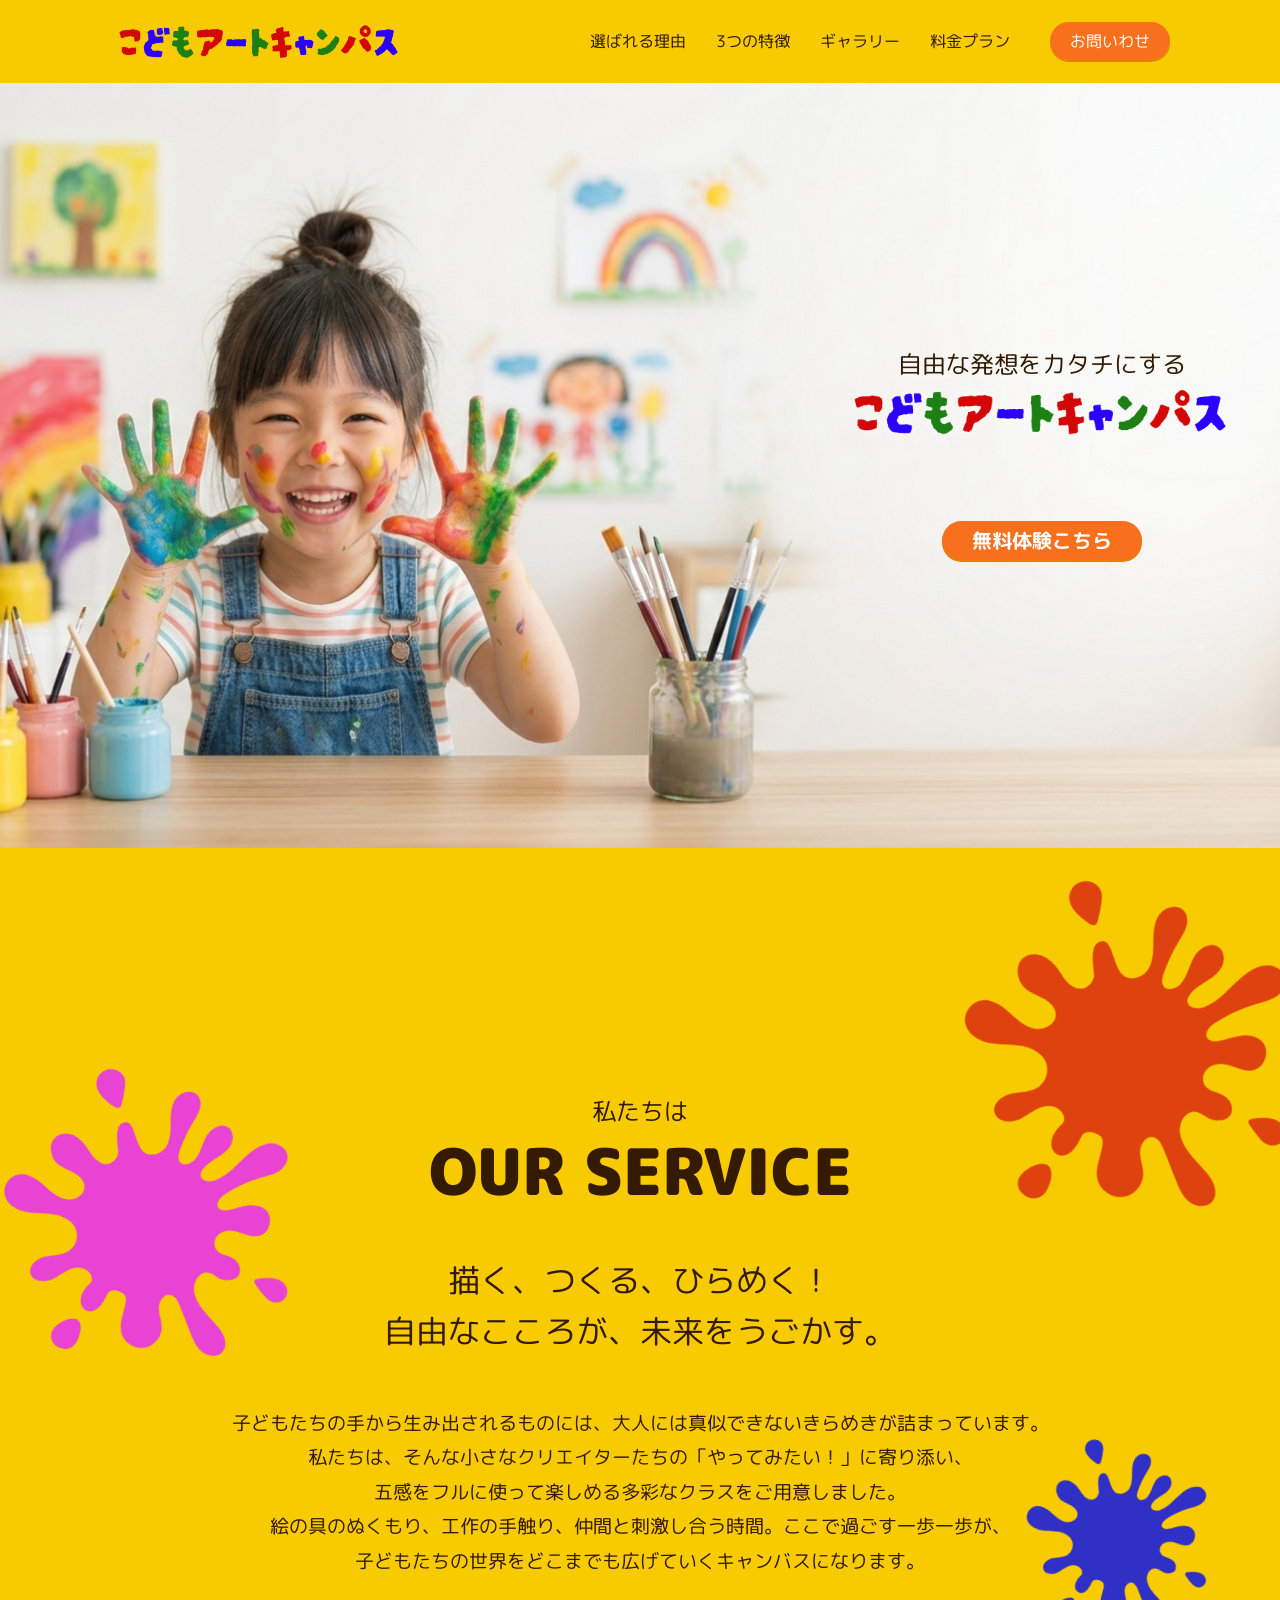
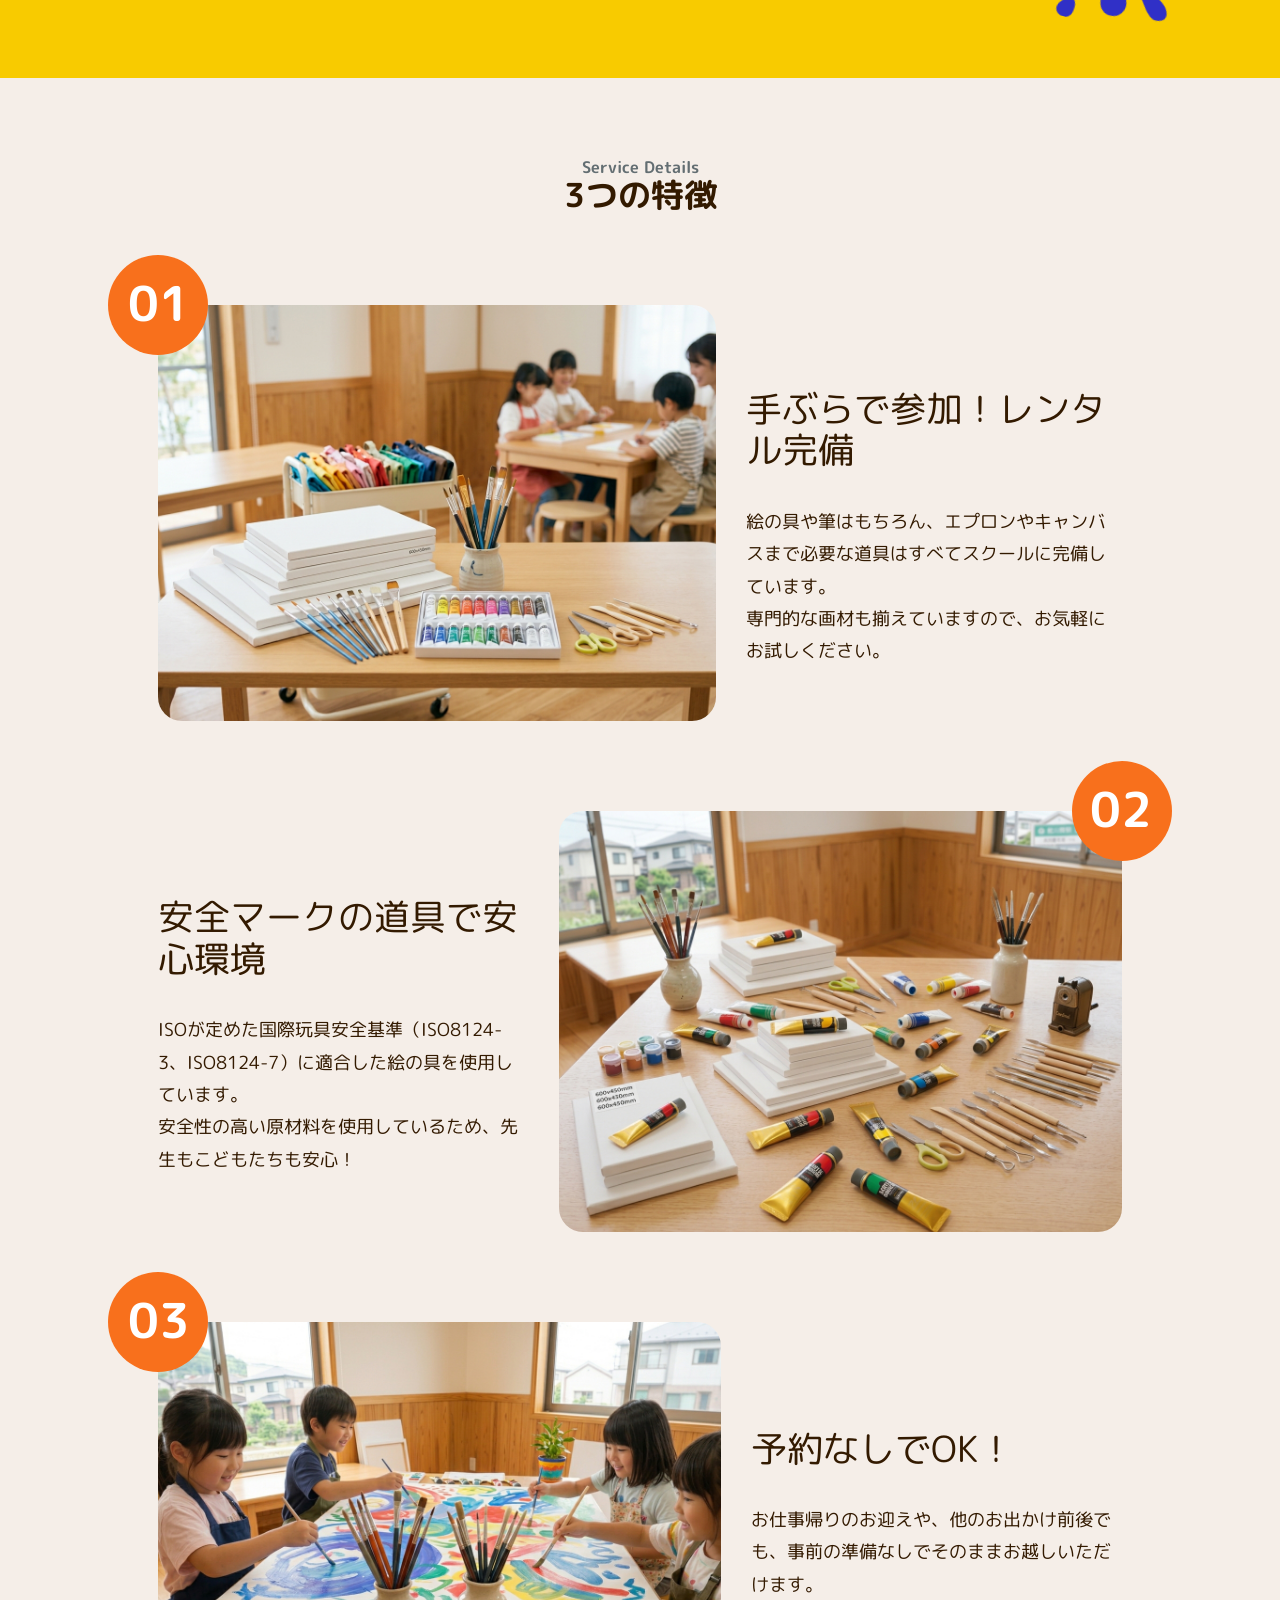
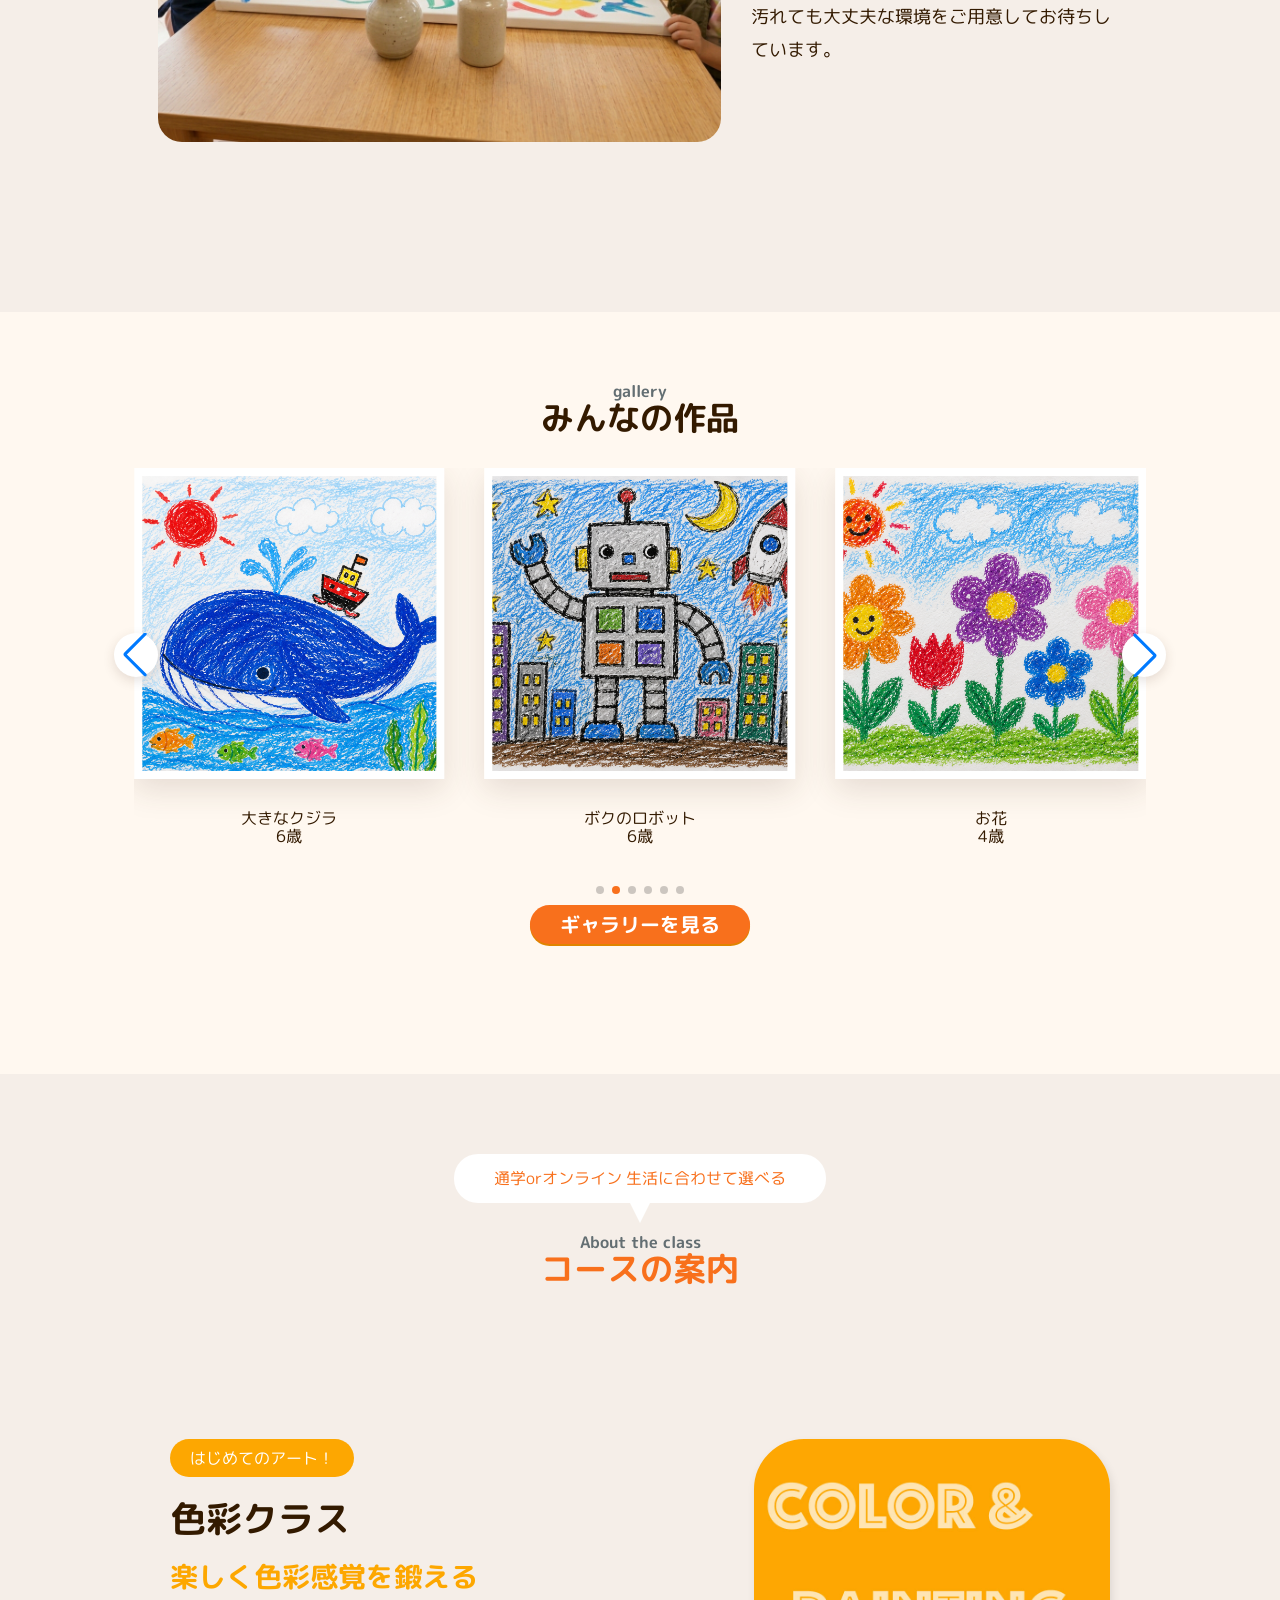
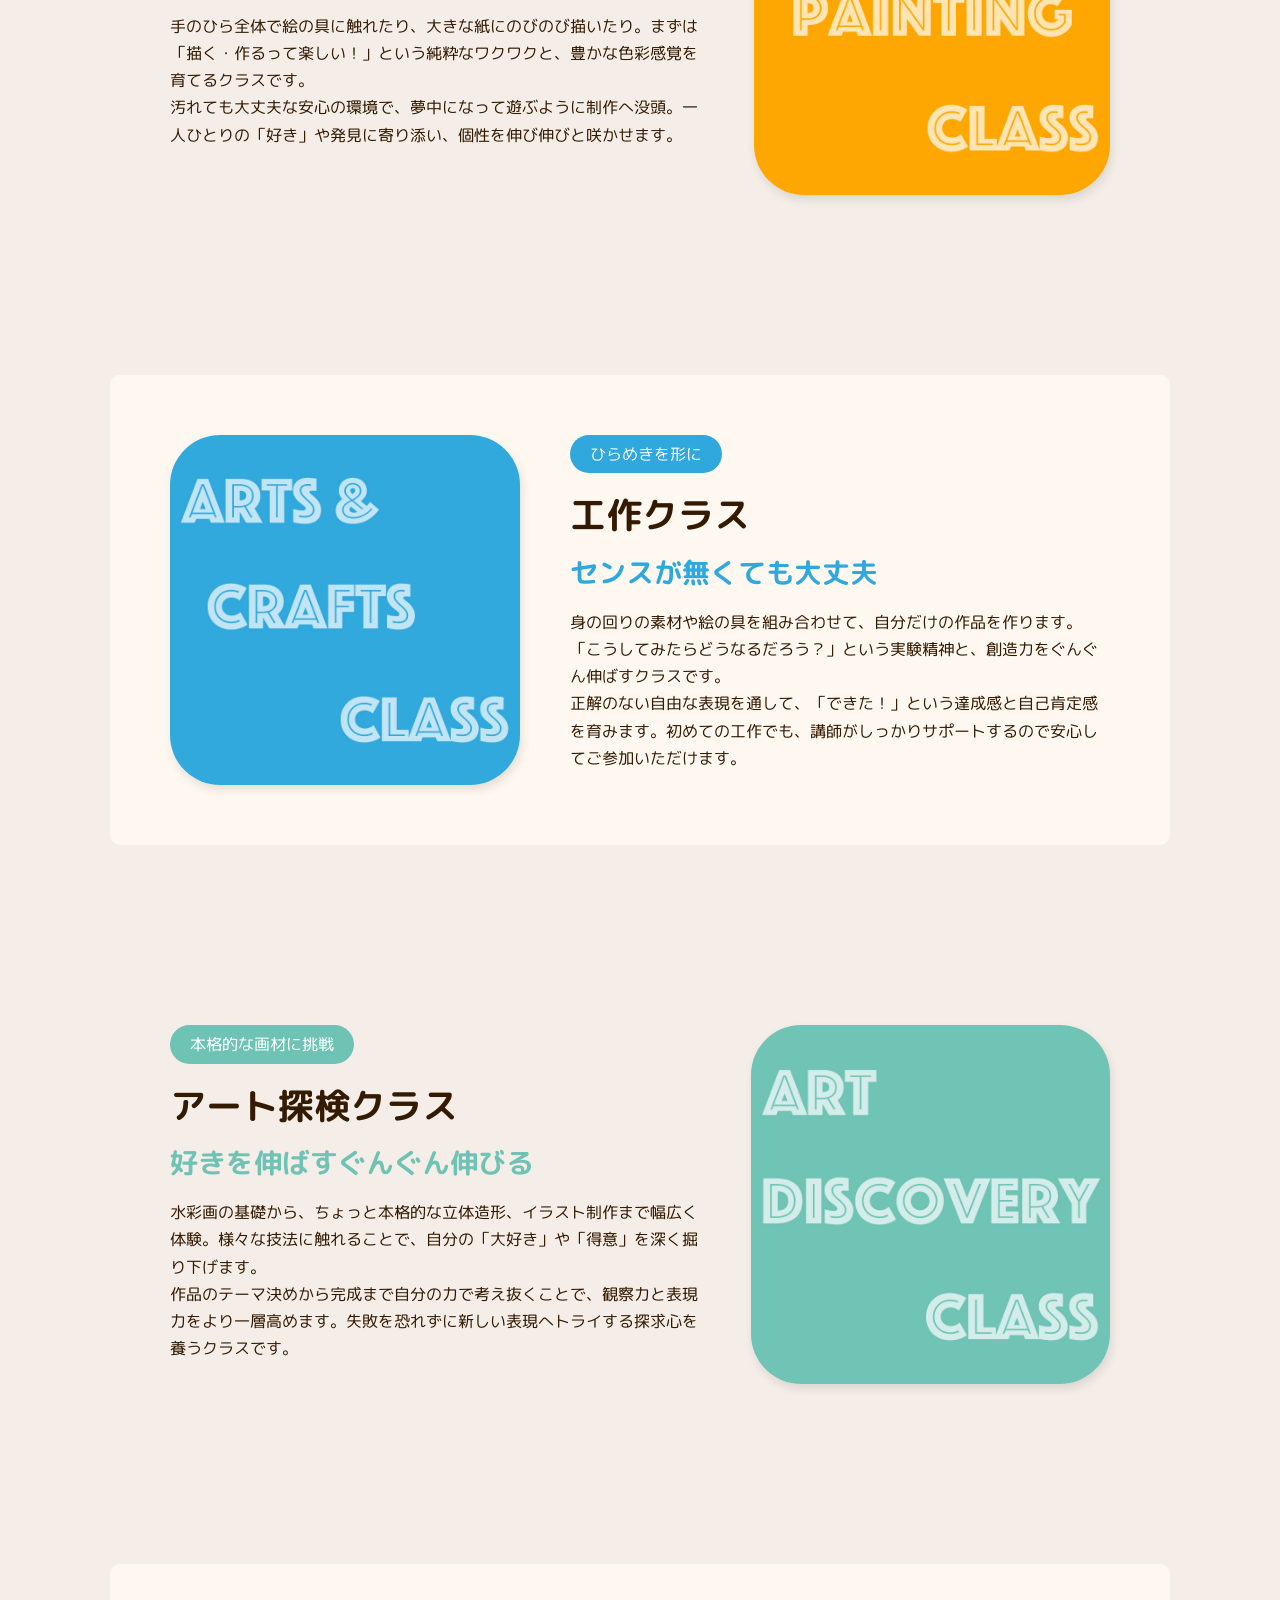
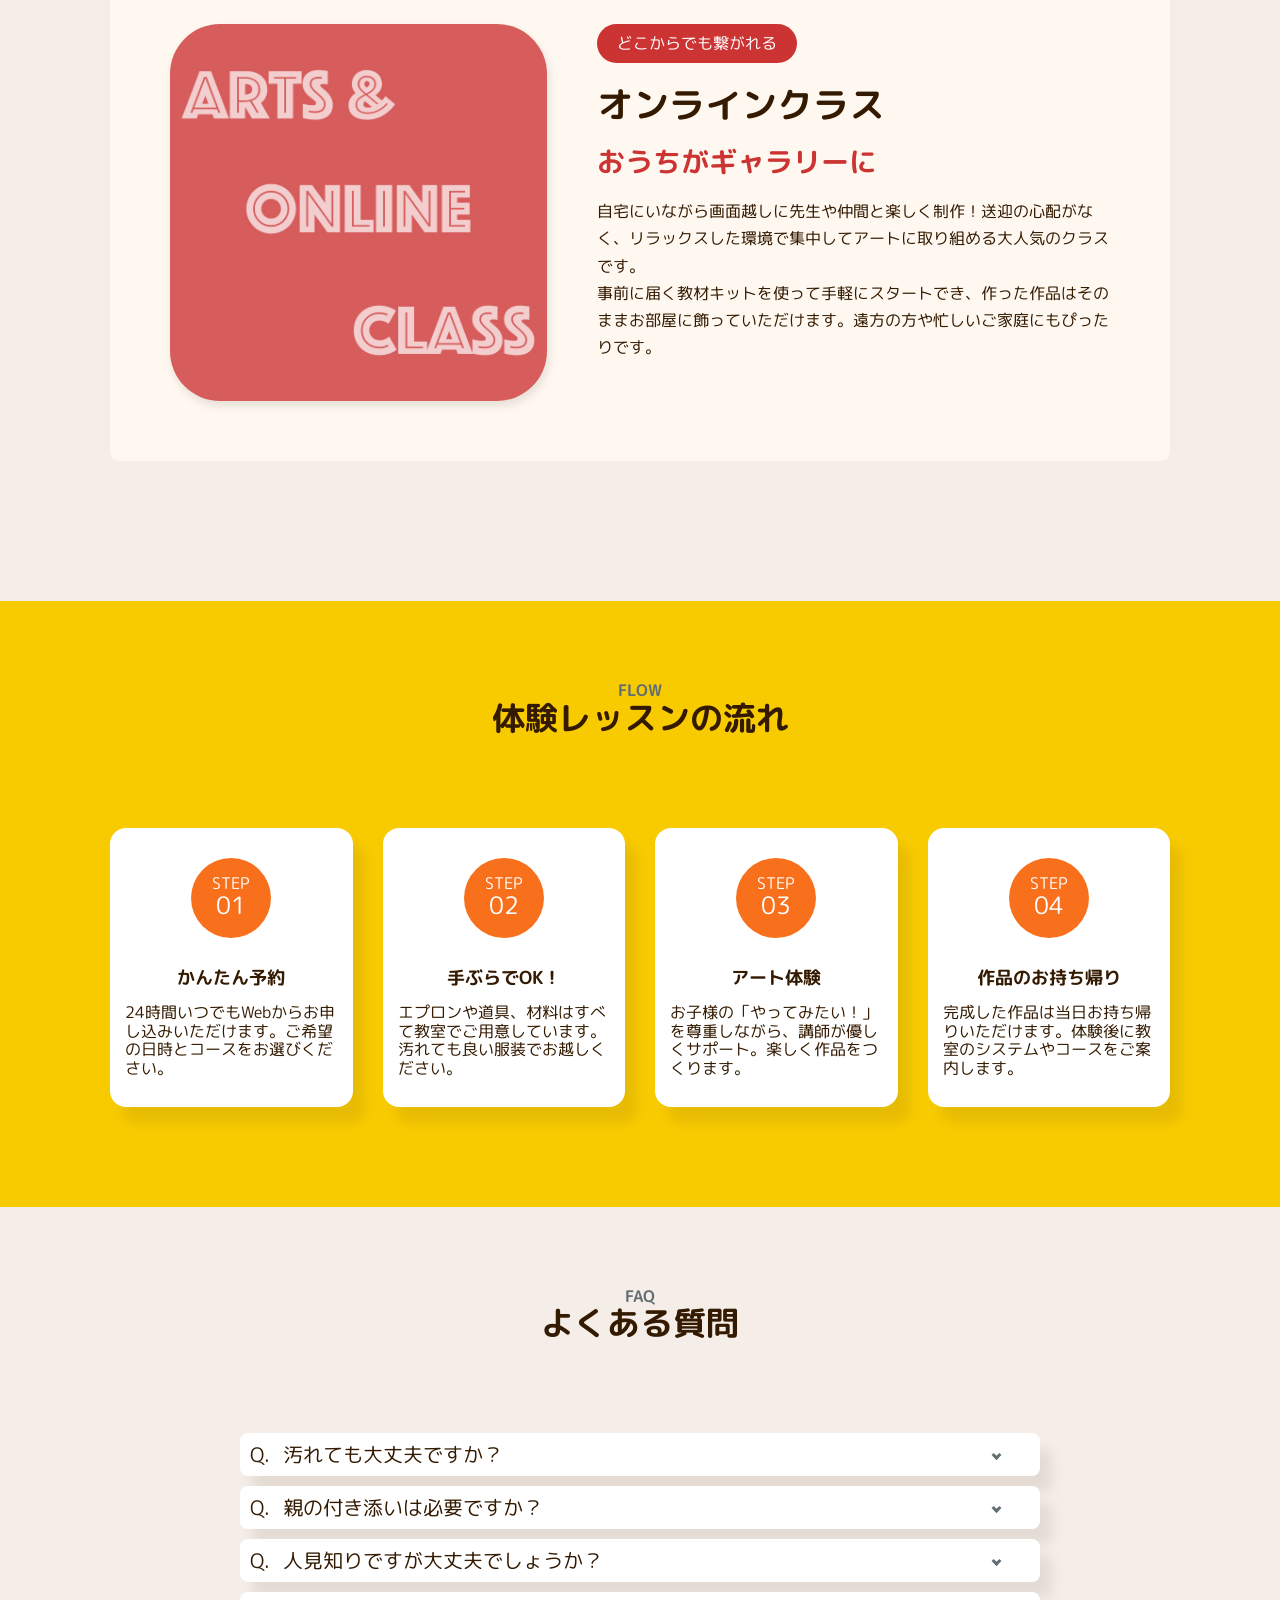
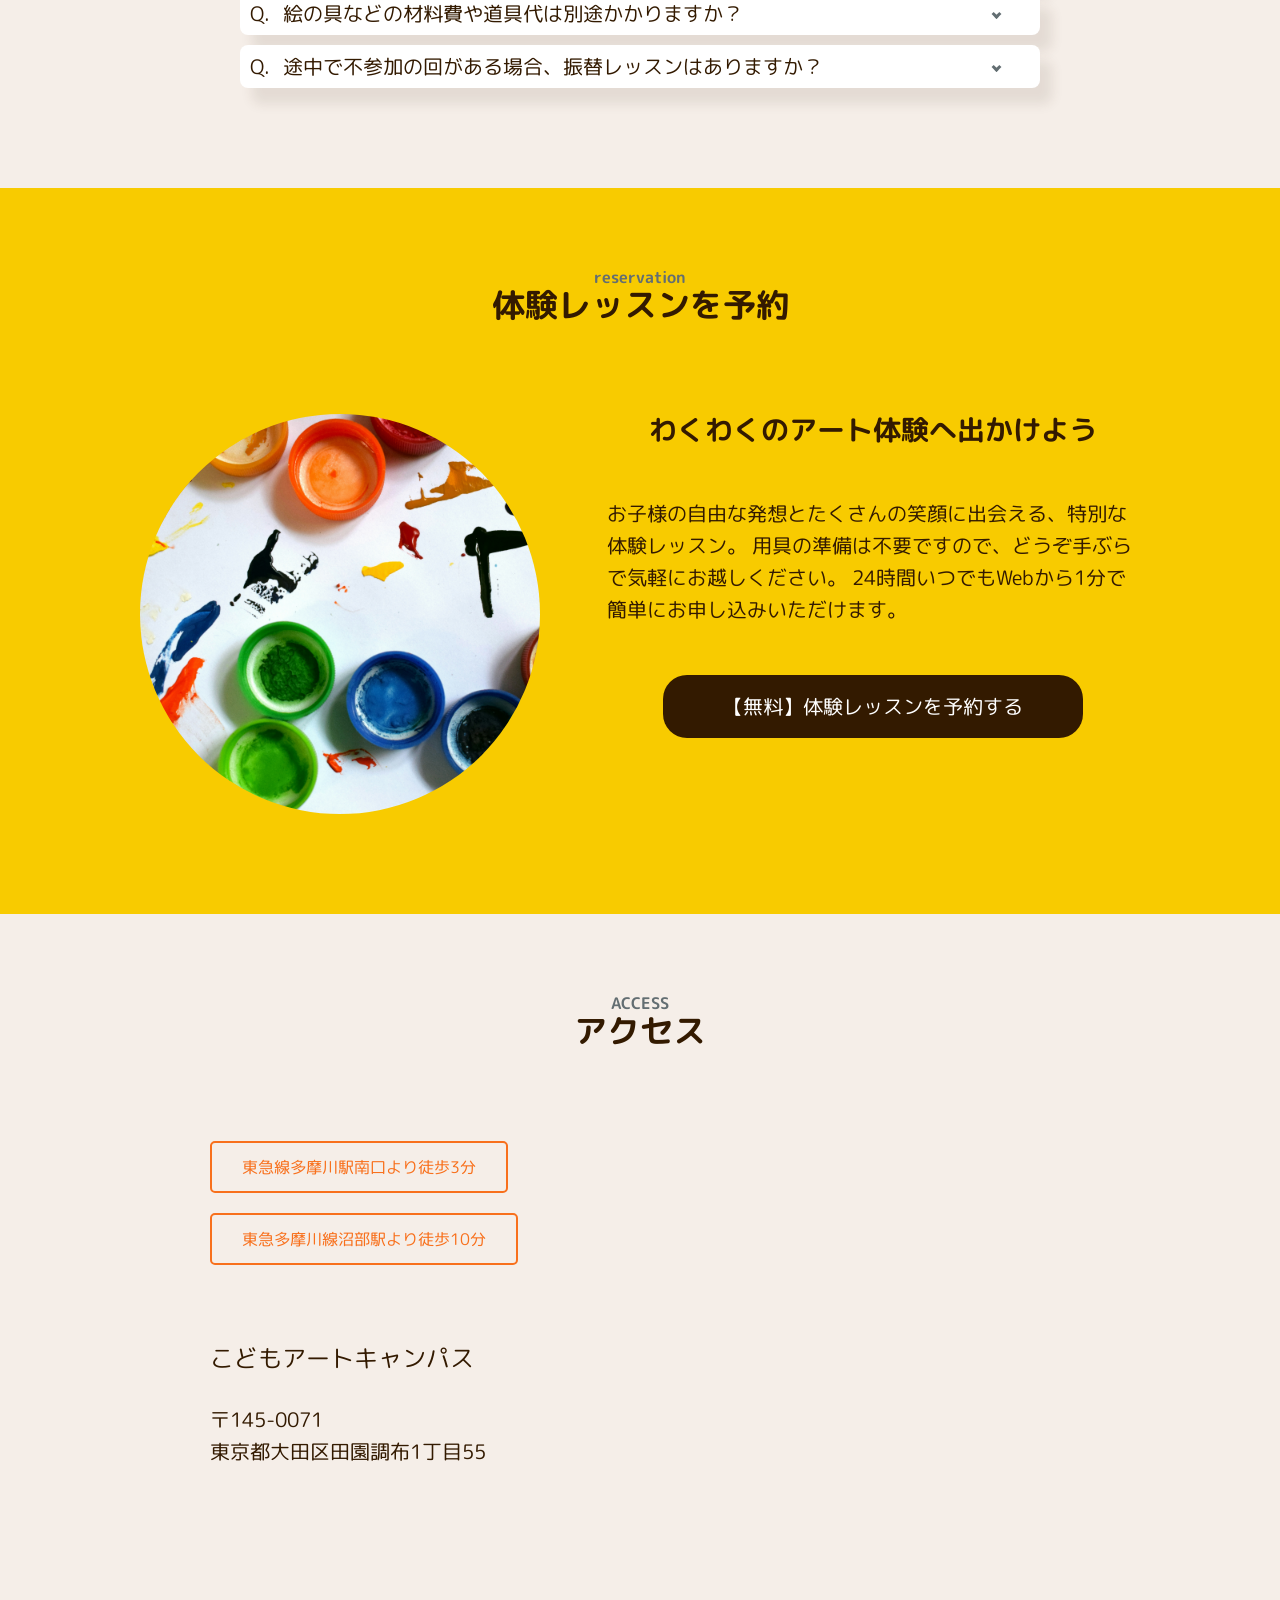
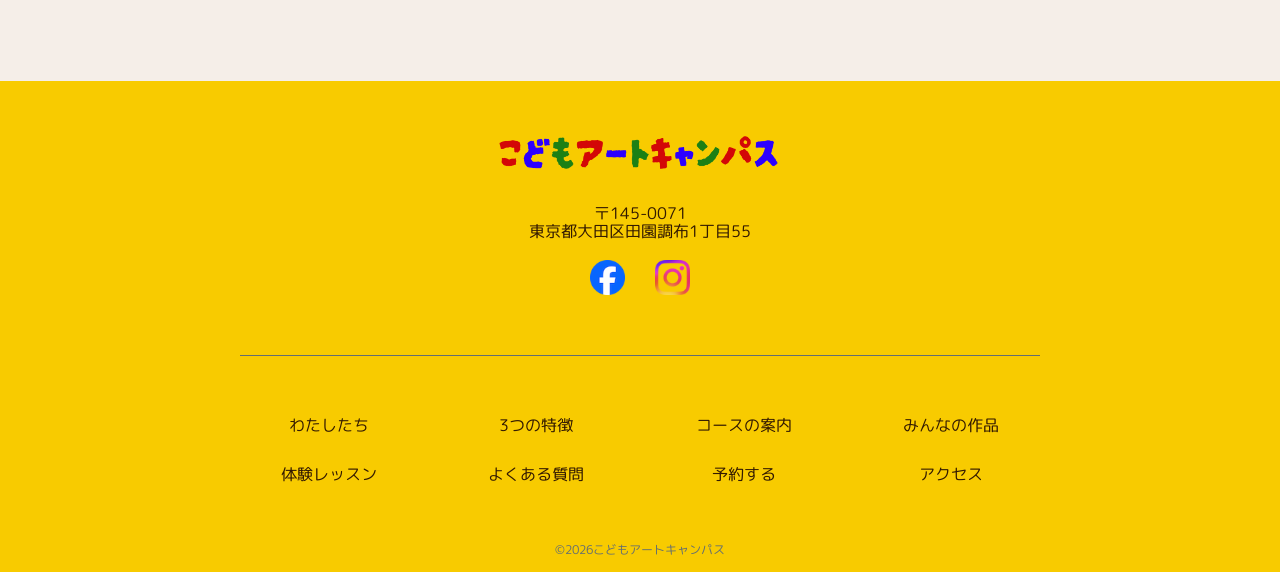
==== commit 9f990ce4: "Add files via upload" ====
--- a/index.html
+++ b/index.html
@@ -248,8 +248,8 @@
               </div>
               <div class="class-img">
                 <img
-                  src="https://placehold.jp/800x800.png"
-                  alt="ここにクラスのイメージ画像"
+                  src="./img/class-01.jpg"
+                  alt="色彩クラス"
                 />
               </div>
             </div>
@@ -264,8 +264,8 @@
               </div>
               <div class="class-img">
                 <img
-                  src="https://placehold.jp/800x800.png"
-                  alt="ここにクラスのイメージ画像"
+                  src="./img/class-02.jpg"
+                  alt="工作クラス"
                 />
               </div>
             </div>
@@ -281,8 +281,8 @@
               </div>
               <div class="class-img">
                 <img
-                  src="https://placehold.jp/800x800.png"
-                  alt="ここにクラスのイメージ画像"
+                  src="./img/class-03.jpg"
+                  alt="アート探検クラス"
                 />
               </div>
             </div>
@@ -334,8 +334,8 @@
               </div>
               <div class="class-img">
                 <img
-                  src="https://placehold.jp/800x800.png"
-                  alt="ここにクラスのイメージ画像"
+                  src="./img/class-04.jpg"
+                  alt="オンラインクラス"
                 />
               </div>
             </div>
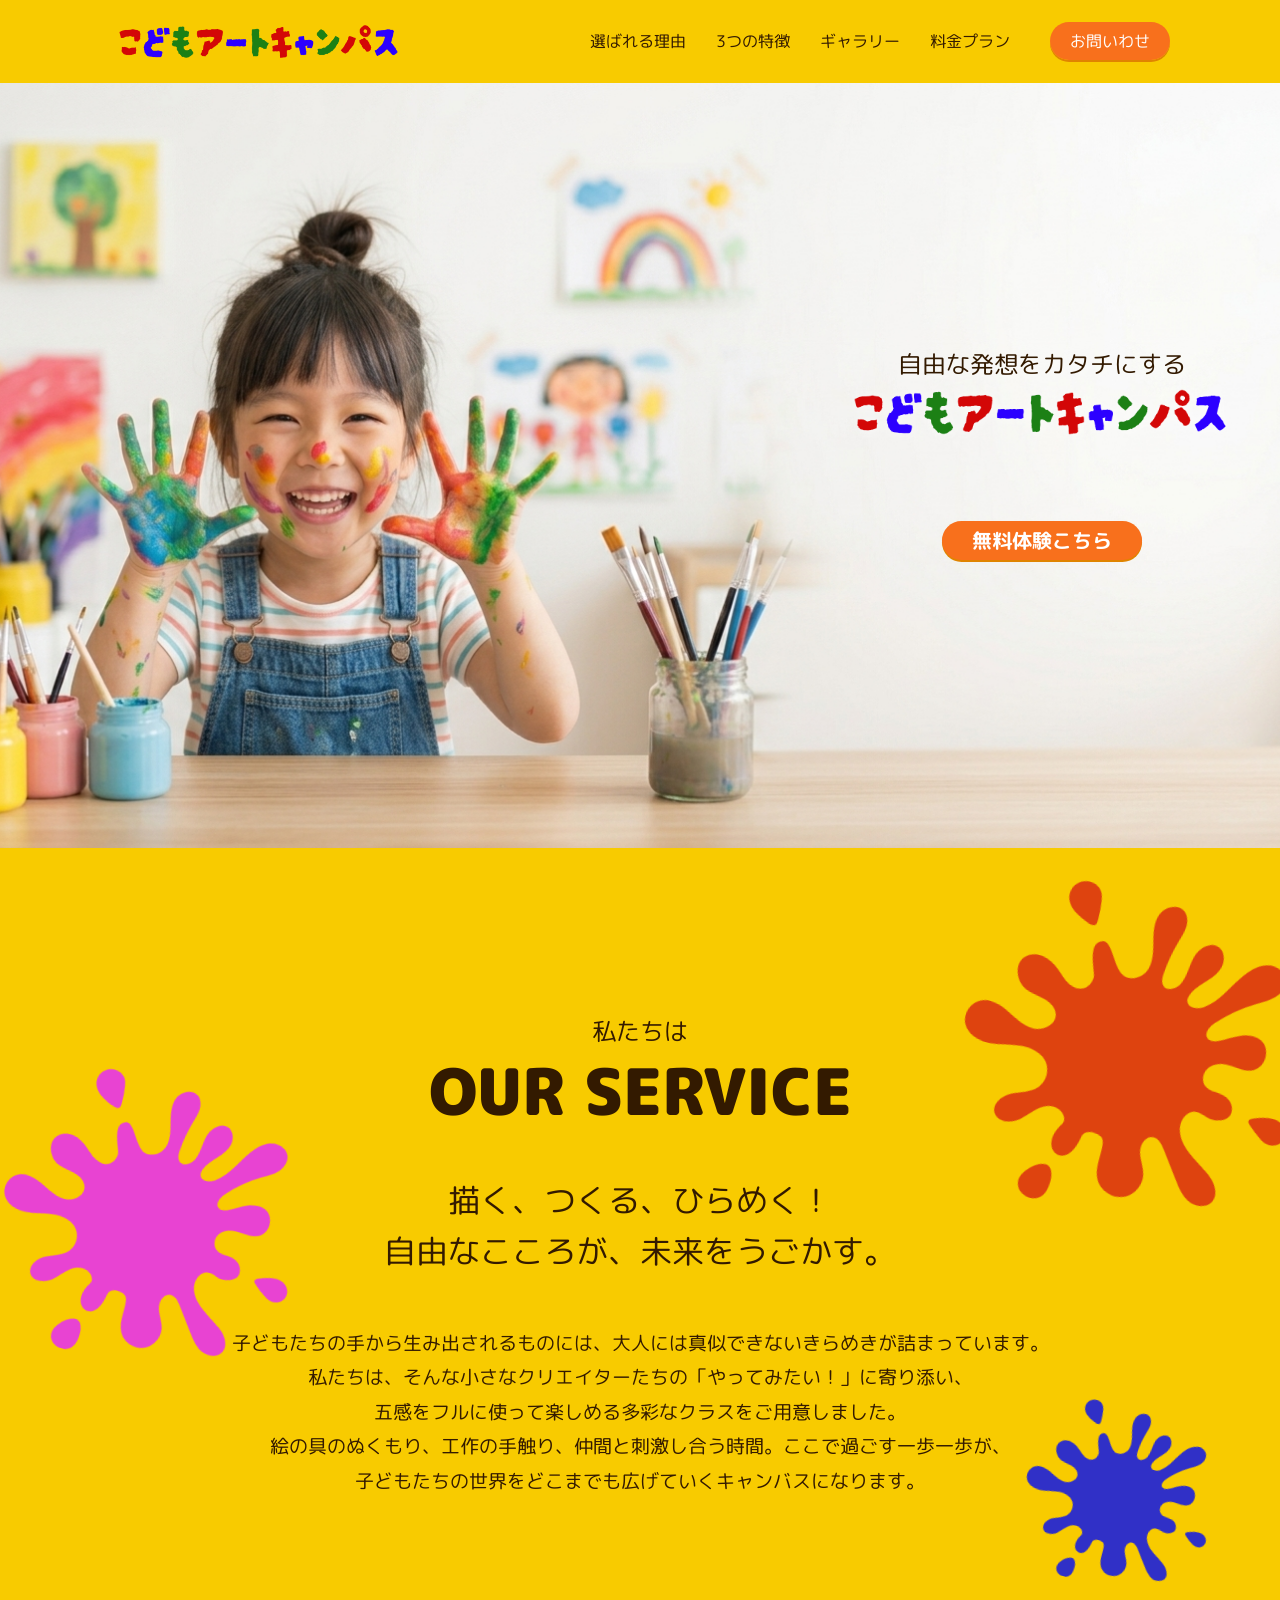
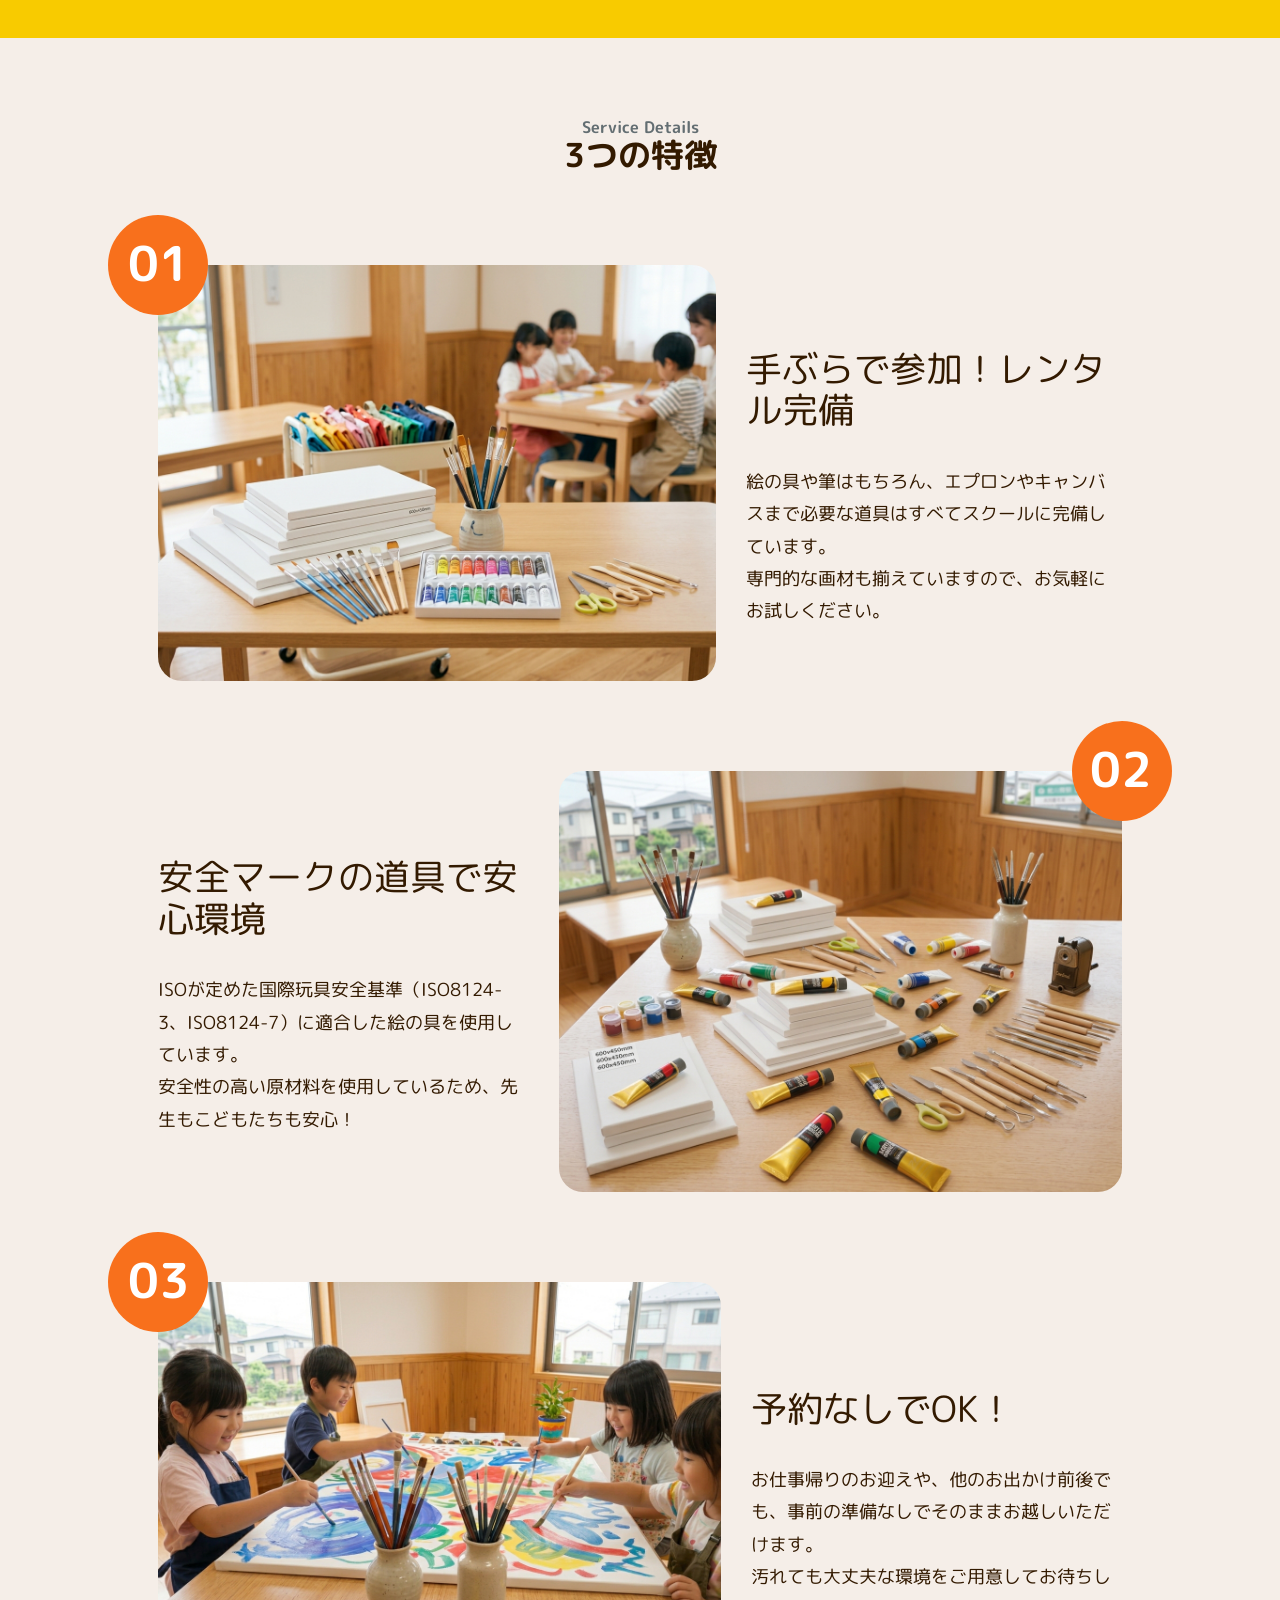
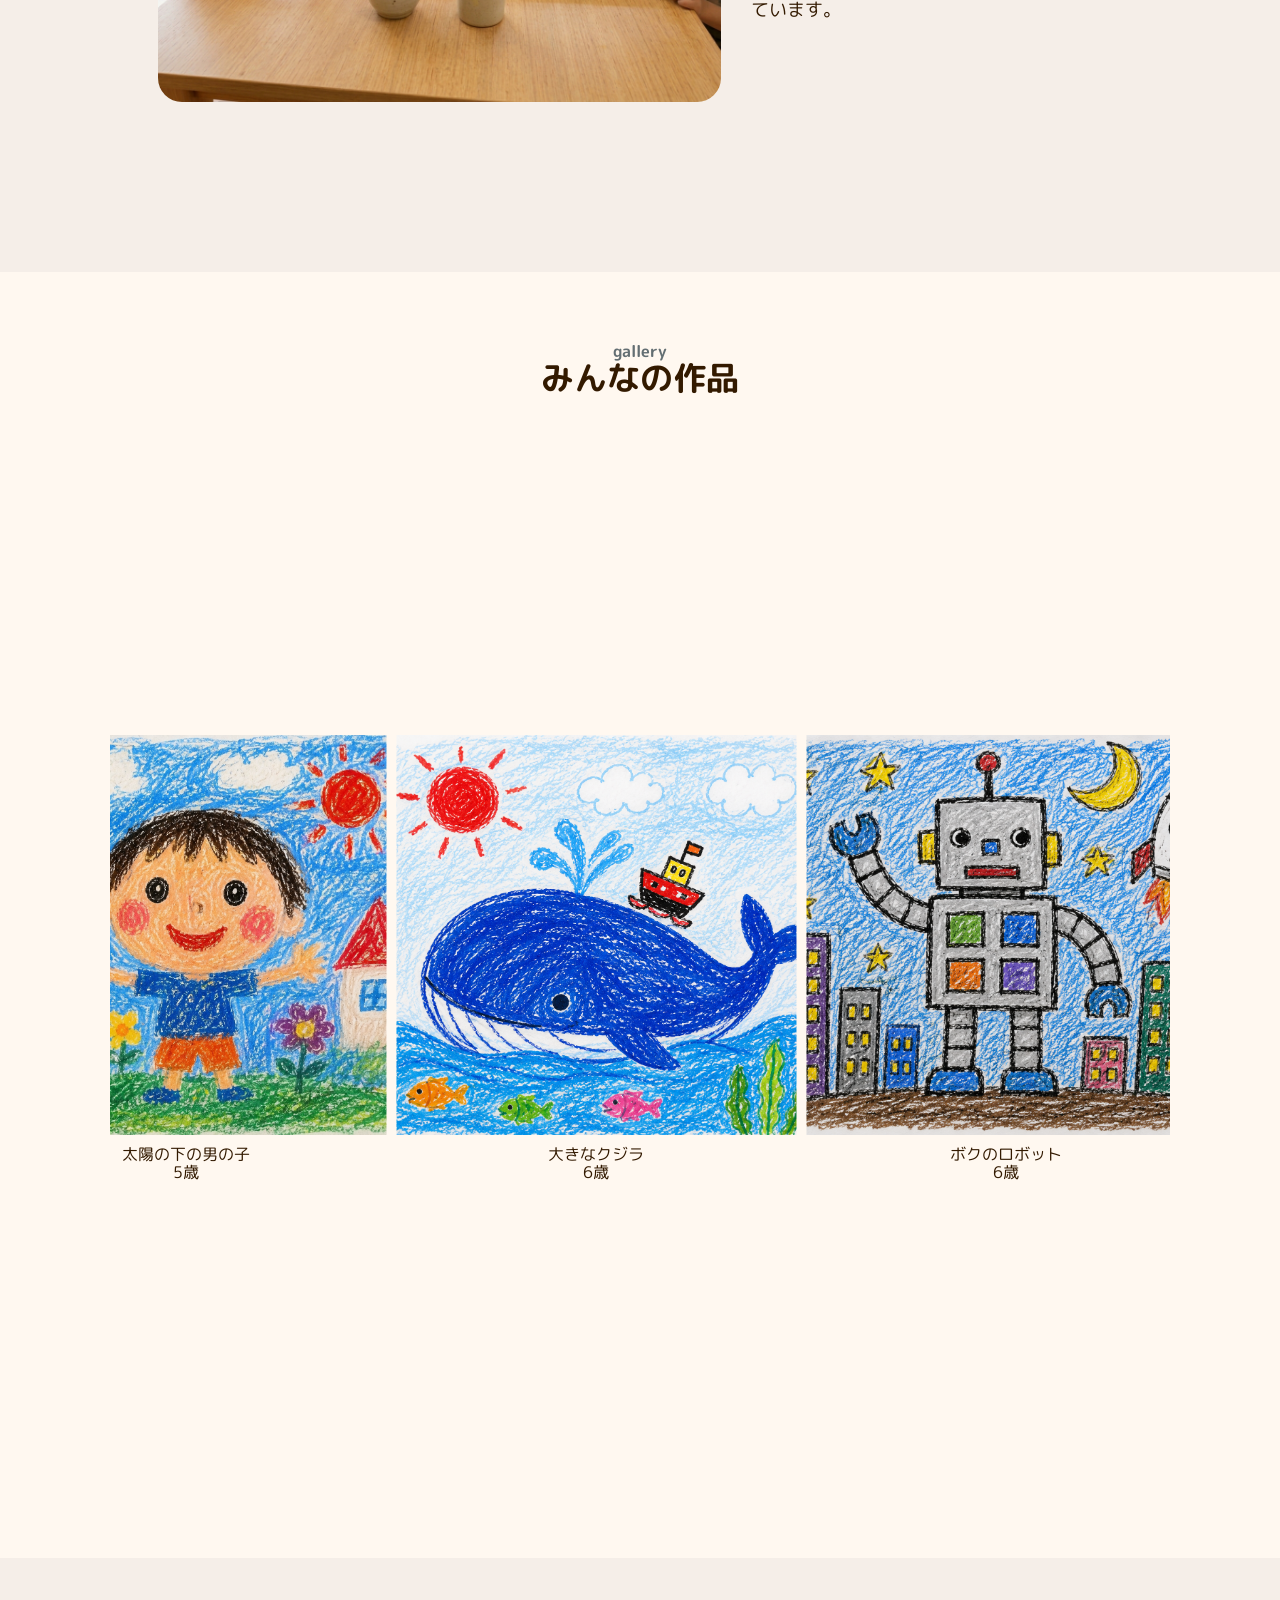
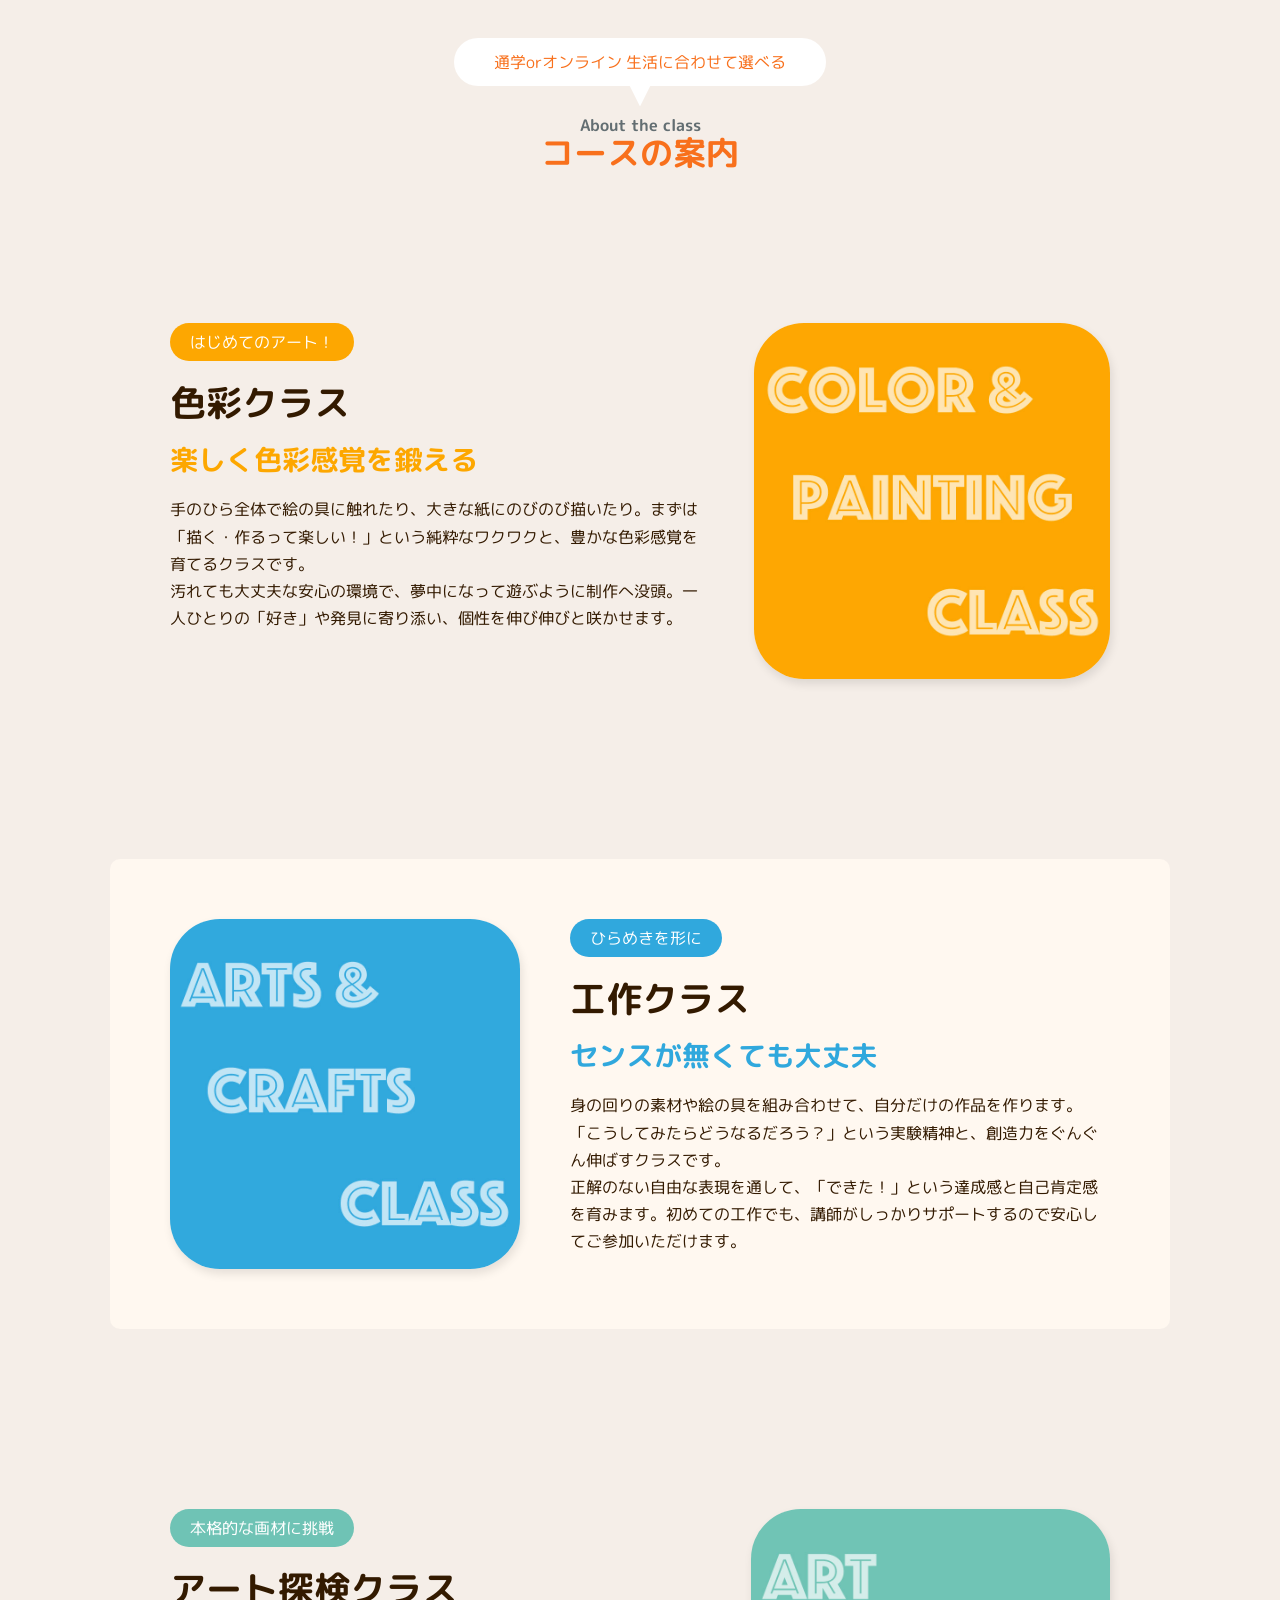
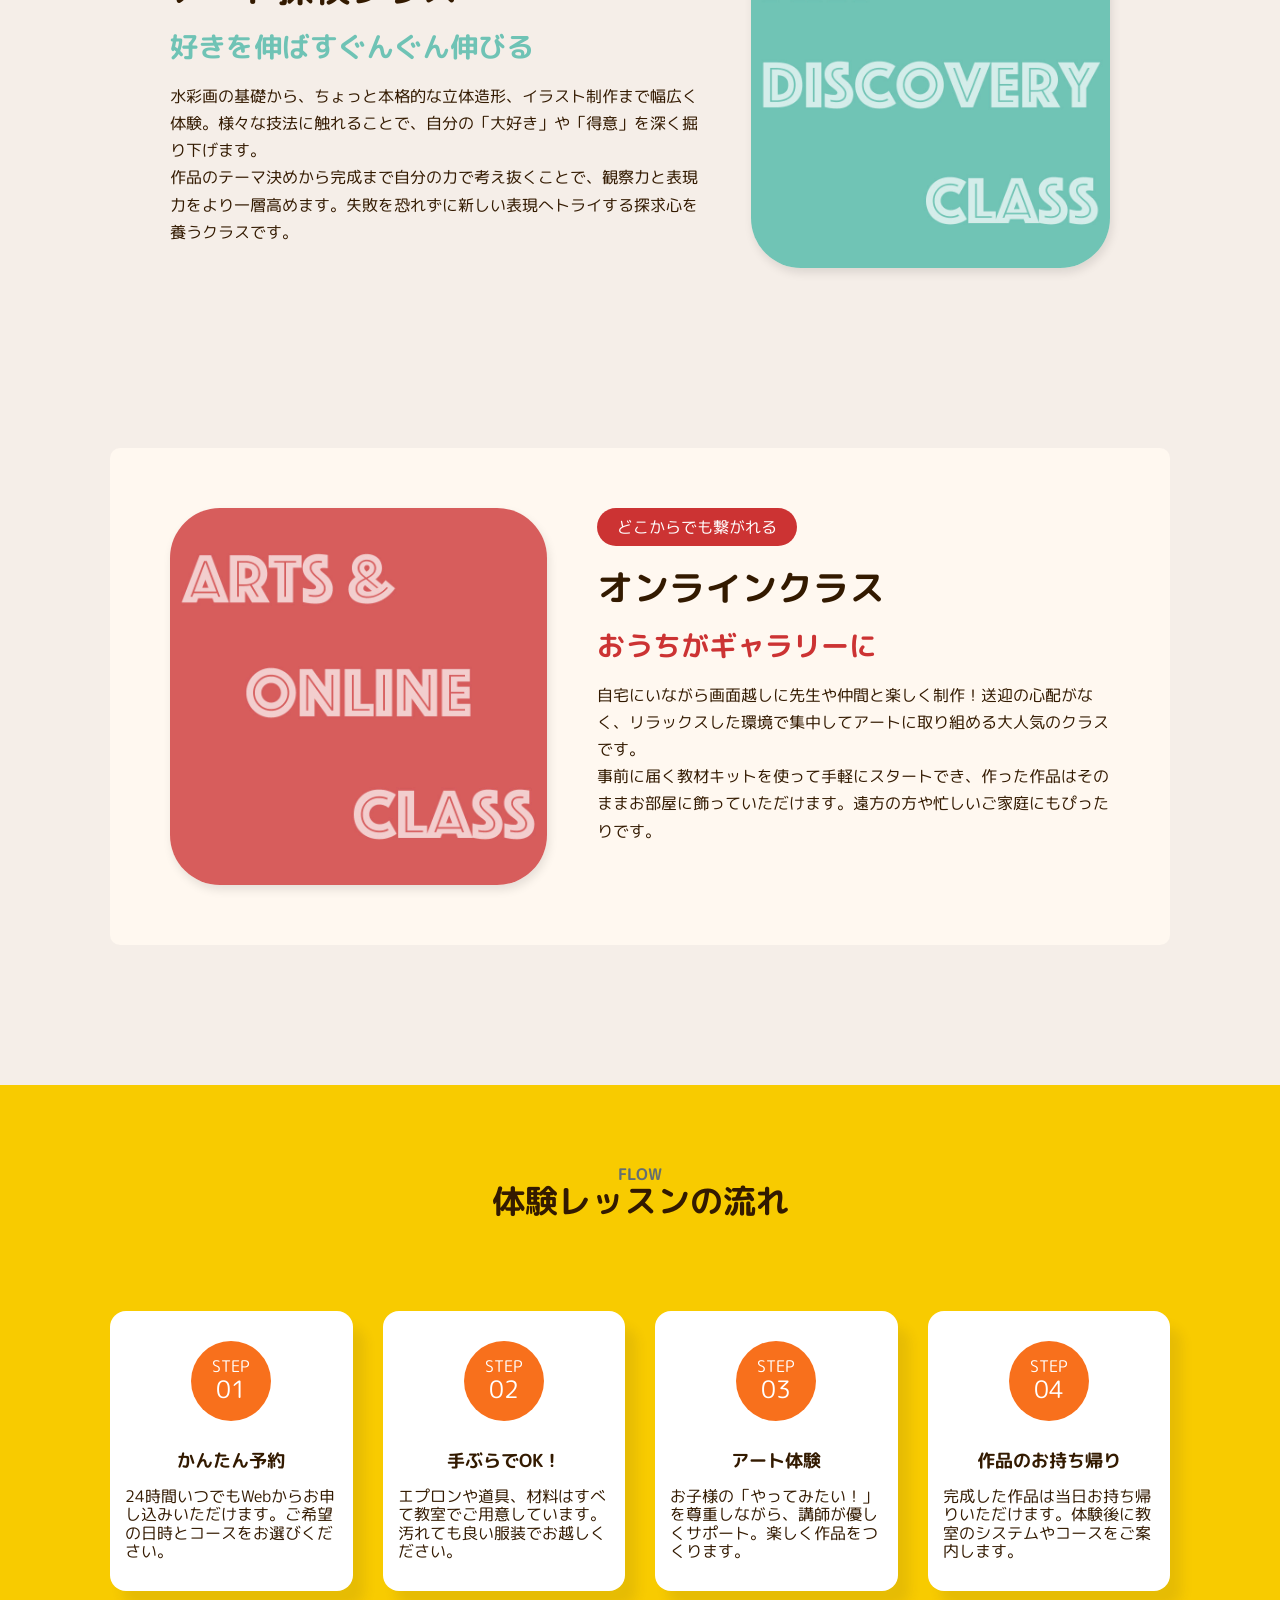
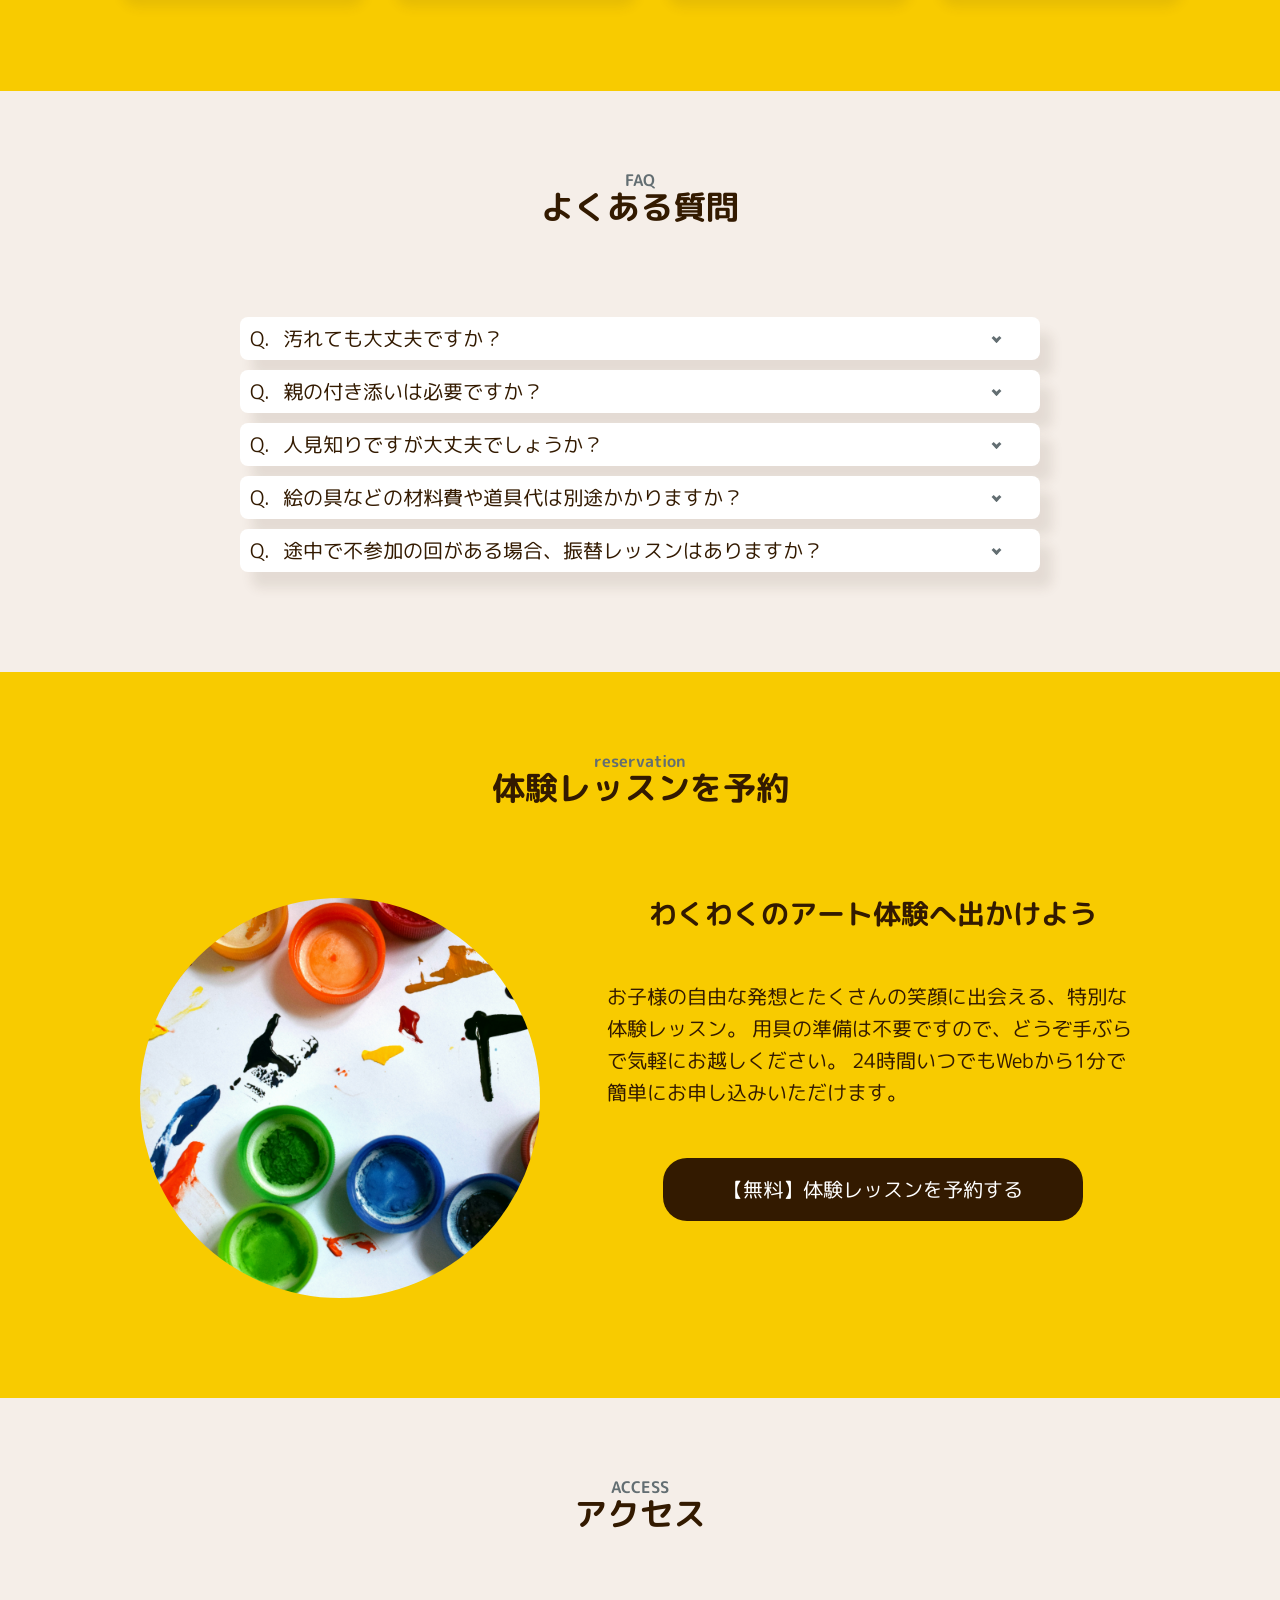
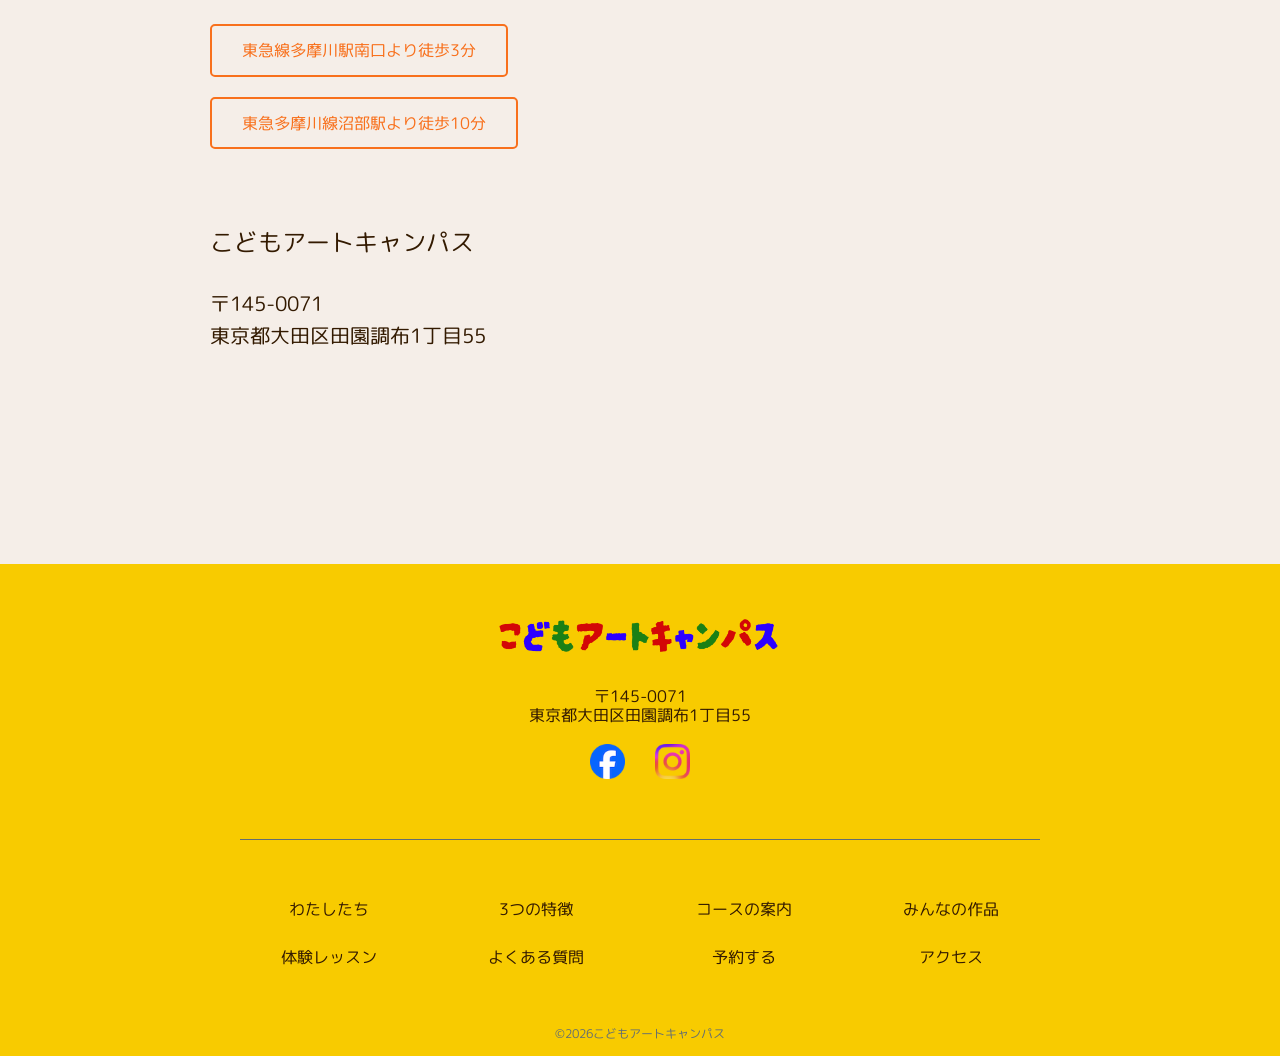
==== commit d5f98c50: "Add files via upload" ====
--- a/index.html
+++ b/index.html
@@ -8,7 +8,7 @@
     </title>
     <link rel="stylesheet" href="./css/reset.css" />
     <link rel="stylesheet" href="./css/style.css" />
-    <link rel="stylesheet" href="./js/swiper-bundle.min.css" />
+    <script src="https://cdn.jsdelivr.net/npm/gsap@3.13.0/dist/gsap.min.js"></script>
     <link rel="preconnect" href="https://fonts.googleapis.com" />
     <link rel="preconnect" href="https://fonts.gstatic.com" crossorigin />
     <link
@@ -21,7 +21,10 @@
       <div class="header-inner">
         <h1>
           <a href="index.html"
-            ><img src="./img/logo.png" alt="こどもアートキャンパスのロゴ"
+            ><img
+              src="./img/logo.png"
+              alt="こどもアートキャンパスのロゴ"
+              loading="lazy"
           /></a>
         </h1>
         <button class="hamburger-btn">
@@ -48,7 +51,11 @@
           <div class="hero-container">
             <p class="hero-sub">自由な発想をカタチにする</p>
             <h2 class="hero-title">
-              <img src="./img/logo.png" alt="こどもキャンパスアートのロゴ" />
+              <img
+                src="./img/logo.png"
+                alt="こどもキャンパスアートのロゴ"
+                loading="lazy"
+              />
             </h2>
             <div class="acction-btn">
               <a href="#contact" class="btn btn-large">無料体験こちら</a>
@@ -60,10 +67,12 @@
             <source
               media="(max-width: 768px)"
               srcset="./img/hero-img-sp.jpeg"
+              loading="lazy"
             />
             <img
               src="./img/hero-img.png"
               alt="手のひらに絵の具をつけた笑顔の女の子"
+              loading="lazy"
             />
           </picture>
         </div>
@@ -126,7 +135,11 @@
           <ul class="point-card-g flex">
             <div class="point-card first">
               <div class="img-area">
-                <img src="./img/paint-img1.jpeg" alt="手ぶらで参加！レンタル完備" />
+                <img
+                  src="./img/paint-img1.jpeg"
+                  alt="手ぶらで参加！レンタル完備"
+                  loading="lazy"
+                />
               </div>
               <div class="text-area">
                 <h4 class="card-title">手ぶらで参加！レンタル完備</h4>
@@ -137,7 +150,11 @@
             </div>
             <div class="point-card second">
               <div class="img-area">
-                <img src="./img/paint-img2.jpeg" alt="安全マークの道具で安心環境" />
+                <img
+                  src="./img/paint-img2.jpeg"
+                  alt="安全マークの道具で安心環境"
+                  loading="lazy"
+                />
               </div>
               <div class="text-area">
                 <h4 class="card-title">安全マークの道具で安心環境</h4>
@@ -149,7 +166,11 @@
 
             <div class="point-card third">
               <div class="img-area">
-                <img src="./img/paint-img3.jpeg" alt="予約なしでOK！" />
+                <img
+                  src="./img/paint-img3.jpeg"
+                  alt="予約なしでOK！"
+                  loading="lazy"
+                />
               </div>
               <div class="text-area">
                 <h4 class="card-title">予約なしでOK！</h4>
@@ -170,62 +191,69 @@
           <p class="section-sub">gallery</p>
           <h2 class="section-title">みんなの作品</h2>
           <div class="gallery-slider-wrap">
-            <!-- Swiper本体 -->
-            <div class="swiper gallery-swiper">
-              <div class="swiper-wrapper">
-                <div class="swiper-slide gallery-card">
-                  <img src="./img/gallery-1.png" alt="男の子" />
+            <div class="loop-slider">
+              <ul class="loop-track">
+                <li class="loop-slider-list gallery-card">
+                  <img src="./img/gallery-1.png" alt="男の子" loading="lazy" />
                   <div class="art-info">
                     <p class="art-title">太陽の下の男の子</p>
                     <p class="art-age">5歳</p>
                   </div>
-                </div>
-                <div class="swiper-slide gallery-card">
-                  <img src="./img/gallery-2.png" alt="クジラ" />
+                </li>
+                <li class="loop-slider-list gallery-card">
+                  <img src="./img/gallery-2.png" alt="クジラ" loading="lazy" />
                   <div class="art-info">
                     <p class="art-title">大きなクジラ</p>
                     <p class="art-age">6歳</p>
                   </div>
-                </div>
-                <div class="swiper-slide gallery-card">
-                  <img src="./img/gallery-3.png" alt="ボクのロボット" />
+                </li>
+                <li class="loop-slider-list gallery-card">
+                  <img
+                    src="./img/gallery-3.png"
+                    alt="ボクのロボット"
+                    loading="lazy"
+                  />
                   <div class="art-info">
                     <p class="art-title">ボクのロボット</p>
                     <p class="art-age">6歳</p>
                   </div>
-                </div>
-                <div class="swiper-slide gallery-card">
-                  <img src="./img/gallery-4.png" alt="カラフルなお花" />
+                </li>
+                <li class="loop-slider-list gallery-card">
+                  <img
+                    src="./img/gallery-4.png"
+                    alt="カラフルなお花"
+                    loading="lazy"
+                  />
                   <div class="art-info">
                     <p class="art-title">お花</p>
                     <p class="art-age">4歳</p>
                   </div>
-                </div>
-                <div class="swiper-slide gallery-card">
-                  <img src="./img/gallery-5.png" alt="かっこいいライオン" />
+                </li>
+                <li class="loop-slider-list gallery-card">
+                  <img
+                    src="./img/gallery-5.png"
+                    alt="かっこいいライオン"
+                    loading="lazy"
+                  />
                   <div class="art-info">
                     <p class="art-title">強いライオン</p>
                     <p class="art-age">6歳</p>
                   </div>
-                </div>
-                <div class="swiper-slide gallery-card">
-                  <img src="./img/gallery-6.png" alt="太陽の下の女の子" />
+                </li>
+                <li class="loop-slider-list gallery-card">
+                  <img
+                    src="./img/gallery-6.png"
+                    alt="太陽の下の女の子"
+                    loading="lazy"
+                  />
                   <div class="art-info">
                     <p class="art-title">太陽とわたし</p>
                     <p class="art-age">3歳</p>
                   </div>
-                </div>
-              </div>
-            </div>
-
-            <!-- 矢印ボタン（Swiperの外側に配置） -->
-            <button class="swiper-button-prev" aria-label="前へ"></button>
-            <button class="swiper-button-next" aria-label="次へ"></button>
-          </div>
-          <div class="swiper-pagination"></div>
-        </div>
-        <div class="cta-btn gallery-btn">
-          <a href="#contact" class="btn btn-large">ギャラリーを見る</a>
+                </li>
+              </ul>
+            </div>
+          </div>
         </div>
       </section>
       <!-- /ここまでがギャラリー ---------------------->
@@ -247,10 +275,7 @@
                 </p>
               </div>
               <div class="class-img">
-                <img
-                  src="./img/class-01.jpg"
-                  alt="色彩クラス"
-                />
+                <img src="./img/class-01.jpg" alt="色彩クラス" loading="lazy" />
               </div>
             </div>
             <div class="class-box second">
@@ -263,10 +288,7 @@
                 </p>
               </div>
               <div class="class-img">
-                <img
-                  src="./img/class-02.jpg"
-                  alt="工作クラス"
-                />
+                <img src="./img/class-02.jpg" alt="工作クラス" loading="lazy" />
               </div>
             </div>
             <div class="class-box third">
@@ -283,6 +305,7 @@
                 <img
                   src="./img/class-03.jpg"
                   alt="アート探検クラス"
+                  loading="lazy"
                 />
               </div>
             </div>
@@ -336,6 +359,7 @@
                 <img
                   src="./img/class-04.jpg"
                   alt="オンラインクラス"
+                  loading="lazy"
                 />
               </div>
             </div>
@@ -473,7 +497,7 @@
           </div>
           <div class="cta-box">
             <div class="cta-img">
-              <img src="./img/cta-img.jpg" alt="体験レッスン" />
+              <img src="./img/cta-img.jpg" alt="体験レッスン" loading="lazy" />
             </div>
             <div class="cta-text-g">
               <div class="cta-title">わくわくのアート体験へ出かけよう</div>
@@ -528,17 +552,26 @@
         <div class="footer-inner">
           <div class="footer-info">
             <h2 class="footer-logo">
-              <img src="./img/logo.png" alt="こどもアートキャンパスのロゴ" />
+              <img
+                src="./img/logo.png"
+                alt="こどもアートキャンパスのロゴ"
+                loading="lazy"
+              />
             </h2>
             <p class="footer-address">
               〒145-0071<br />東京都大田区田園調布1丁目55
             </p>
           </div>
           <div class="footer-sns">
-            <img src="./img/Facebook_Logo_Primary.png" alt="フェイスブック" />
+            <img
+              src="./img/Facebook_Logo_Primary.png"
+              alt="フェイスブック"
+              loading="lazy"
+            />
             <img
               src="./img/Instagram_Glyph_Gradient.png"
               alt="インスタグラム"
+              loading="lazy"
             />
           </div>
           <nav class="footer-nav">
@@ -562,30 +595,7 @@
     </main>
     <script src="./js/swiper-bundle.min.js"></script>
     <script src="swiper-bundle.min.js"></script>
-    <script>
-      const gallerySwiper = new Swiper(".gallery-swiper", {
-        loop: true,
-        slidesPerView: 3,
-        spaceBetween: 40,
-        speed: 5000, // スライドが切り替わる速度（ミリ秒単位）
-        autoplay: {
-          delay: 0,
-          disableOnInteraction: false,
-        },
-
-        // ページネーション（ドット）
-        pagination: {
-          el: ".swiper-pagination",
-          clickable: true, // ドットをクリック可能にする
-        },
-
-        // 左右の矢印ボタン
-        navigation: {
-          nextEl: ".swiper-button-next",
-          prevEl: ".swiper-button-prev",
-        },
-      });
-    </script>
+
     <script>
       const btn = document.querySelector(".hamburger-btn");
       const menu = document.querySelector(".header-menu");
@@ -619,9 +629,21 @@
           rootMargin: "0px 0px -10% 0px", // 画面の下から10%入った位置で発火（タイミング調整用）
         },
       );
-
       // 各要素の監視を開始
       fadeInElements.forEach((el) => observer.observe(el));
+      
+      const initCarousel = () => {
+      const lists = gsap.utils.toArray('.loop-track');
+
+        const loop = gsap.to(lists, {
+          xPercent: -100,
+          ease: "none",
+          duration: 30,
+          repeat: -1,
+        });
+      };
+
+      document.addEventListener("DOMContentLoaded", initCarousel);
     </script>
   </body>
 </html>
--- a/css/style.css
+++ b/css/style.css
@@ -293,7 +293,7 @@
   /* background-color: var(--color-bg-light); */
   width: 100%;
   overflow: hidden;
-  padding: 5rem 1.25rem;
+  padding: 0 1.25rem 7.5rem;
 }
 
 .about .section-inner {
@@ -403,9 +403,6 @@
 }
 
 @media (max-width: 480px) {
-  .about {
-    padding: 0 1.25rem;
-  }
   .paint-bg.type1 {
     width: 13.75rem;
   }
@@ -604,97 +601,57 @@
   padding: 3.125rem 0;
 }
 
-/* 矢印配置の基準となる親要素 */
 .gallery-slider-wrap {
-  position: relative;
-  max-width: 75rem;
-  margin: 0 auto;
-  padding: 0 1.5rem;
-}
-
-/* Swiper本体 */
-.gallery-swiper {
-  width: 100%;
-  padding-bottom: 3.125rem;
-}
-
-.gallery-card img {
   width: 100%;
   aspect-ratio: 1 / 1;
+  display: grid;
+  grid-template-columns: minmax(0, 1fr);
+  place-content: center;
+}
+
+.loop-slider {
+  overflow: hidden;
+}
+
+.loop-track {
+  display: flex;
+  flex-wrap: nowrap;
+  gap: .625rem;
+}
+
+.loop-slider-list {
+  width: 25rem;
+  height: auto;
+  flex-shrink: 0;
+  aspect-ratio: 1 / 1;
+}
+
+.loop-slider-list img {
   object-fit: cover;
-  border: 0.5rem solid var(--color-bg-white);
-  box-shadow: 0 0.625rem 1.875rem rgba(78, 56, 39, 0.15);
-  cursor: pointer;
-}
-
-/* 矢印共通CSS */
-.swiper-button-prev,
-.swiper-button-next {
-  width: 2.5rem;
-  height: 2.5rem;
-  margin: 0;
-  top: 50%;
-  transform: translateY(-50%);
-  background-color: var(--color-bg-white, #fff);
-  border: none;
-  border-radius: 50%;
-  box-shadow: 0 0.25rem 0.75rem rgba(78, 56, 39, 0.15);
-  display: flex;
-  align-items: center;
-  justify-content: center;
-  cursor: pointer;
-  transition: transform 0.2s ease, box-shadow 0.2s ease;
-}
-
-/* 既存のデフォルト矢印文字を消して、くの字を描く */
-/* .swiper-button-prev::after,
-.swiper-button-next::after {
-  content: "";
-  width: 0.5rem;
-  height: 0.5rem;
-  border-top: 2px solid var(--color-accent, #ff5722);
-  border-right: 2px solid var(--color-accent, #ff5722);
-  display: block;
-
-} */
-
-/* 左側の矢印を左向きに回転 */
-/* .swiper-button-prev::after {
-  transform: rotate(-135deg);
-} */
-
-/* 右側の矢印を右向きに回転 */
-/* .swiper-button-next::after {
-  transform: rotate(45deg);
-} */
-
-/* 左右の位置調整 */
-.swiper-button-prev {
-  left: 0;
-  padding-right: 2px;
-}
-
-.swiper-button-next {
-  right: 0;
-  padding-left: 2px;
-}
-
-/* ホバー */
-.swiper-button-prev:hover,
-.swiper-button-next:hover {
-  transform: translateY(calc(-50% - 2px));
-  box-shadow: 0 0.375rem 1rem rgba(78, 56, 39, 0.2);
-}
-
-/* ドットアクティブ色 */
-.swiper-pagination-bullet-active {
-  background-color: var(--color-accent)!important;
+  width: 100%;
+  height: 100%;
 }
 
 .art-info {
   text-align: center;
-  margin: 1.875rem 0 2.5rem;
-}
+  padding-top: .625rem;
+}
+
+@media (max-width: 768px) {
+  .loop-slider-list {
+    width: 18rem;
+    height: auto;
+    flex-shrink: 0;
+    aspect-ratio: 1 / 1;
+  }
+}
+
+@media (max-width: 480px) {
+  .loop-slider-list {
+    width: 12.5rem;
+  }
+}
+
 
 
 /* コースの案内　ーーーーーーーーーーーーーーー */
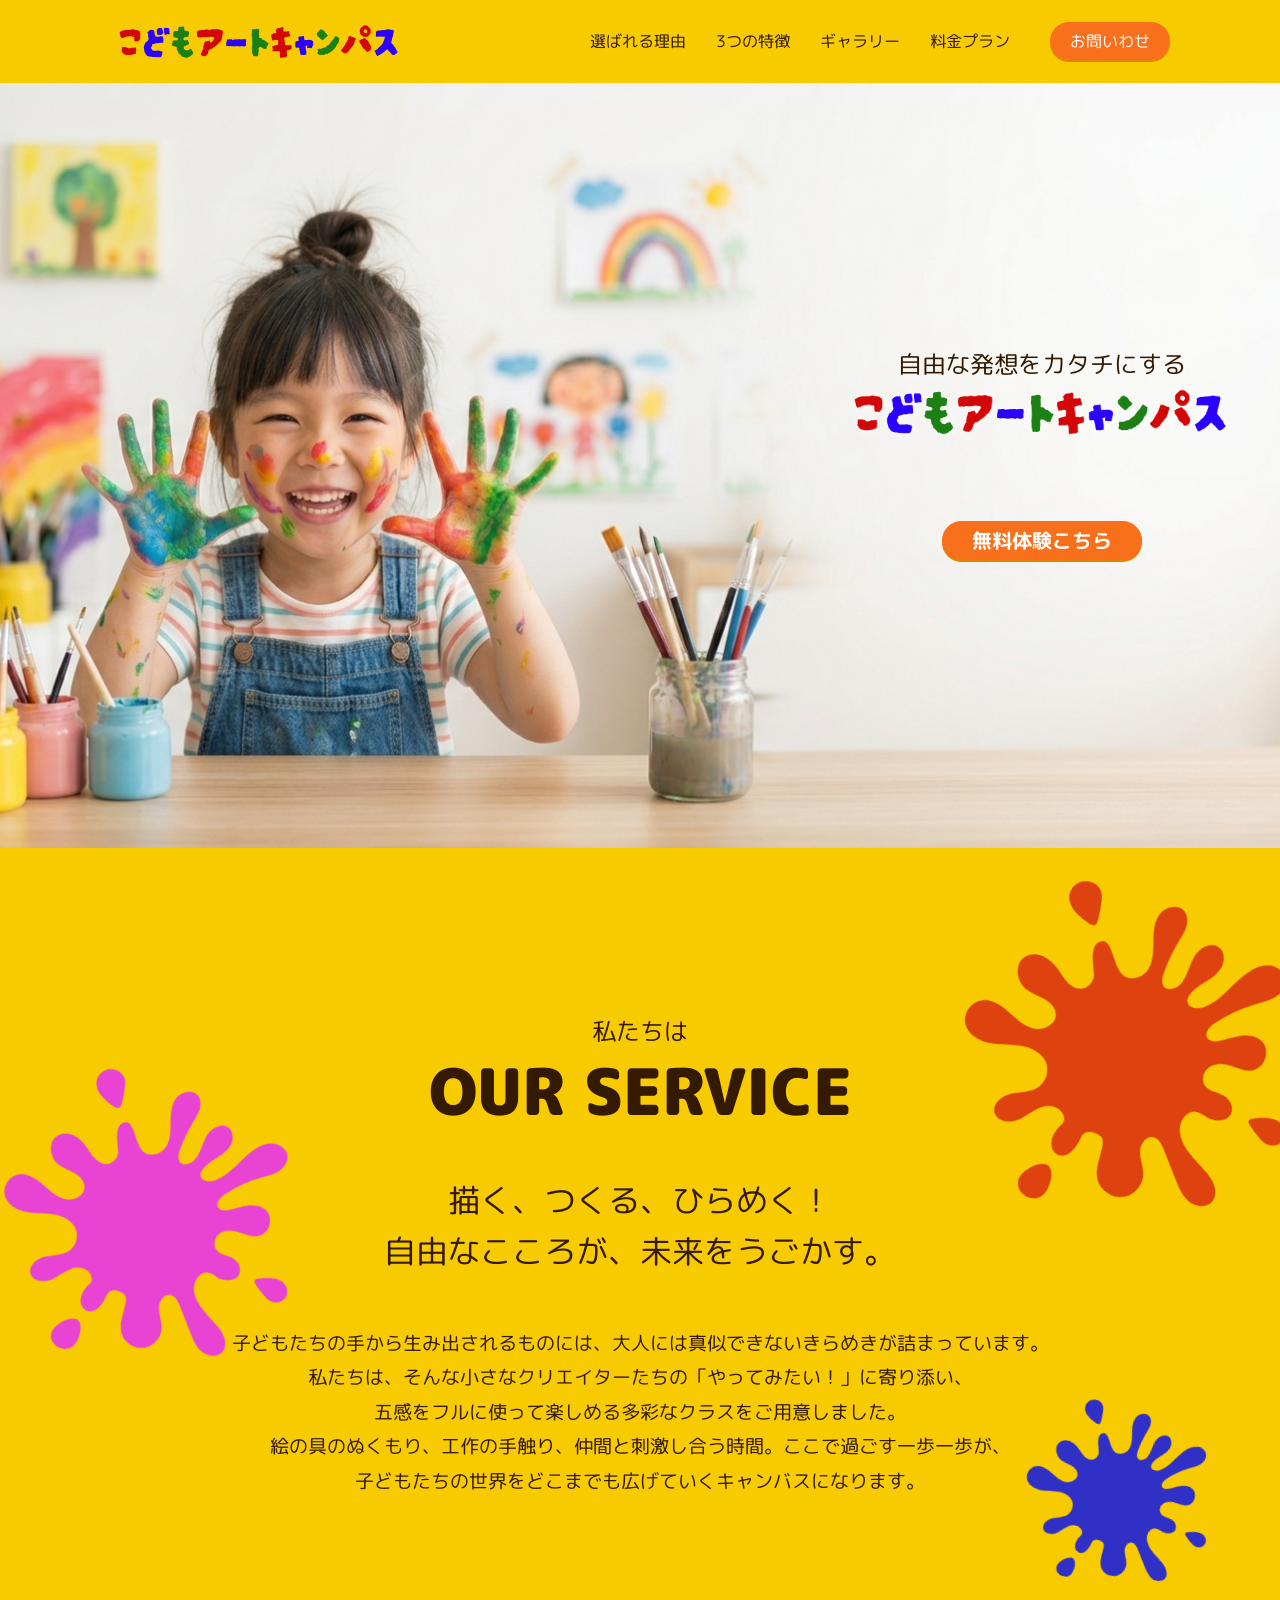
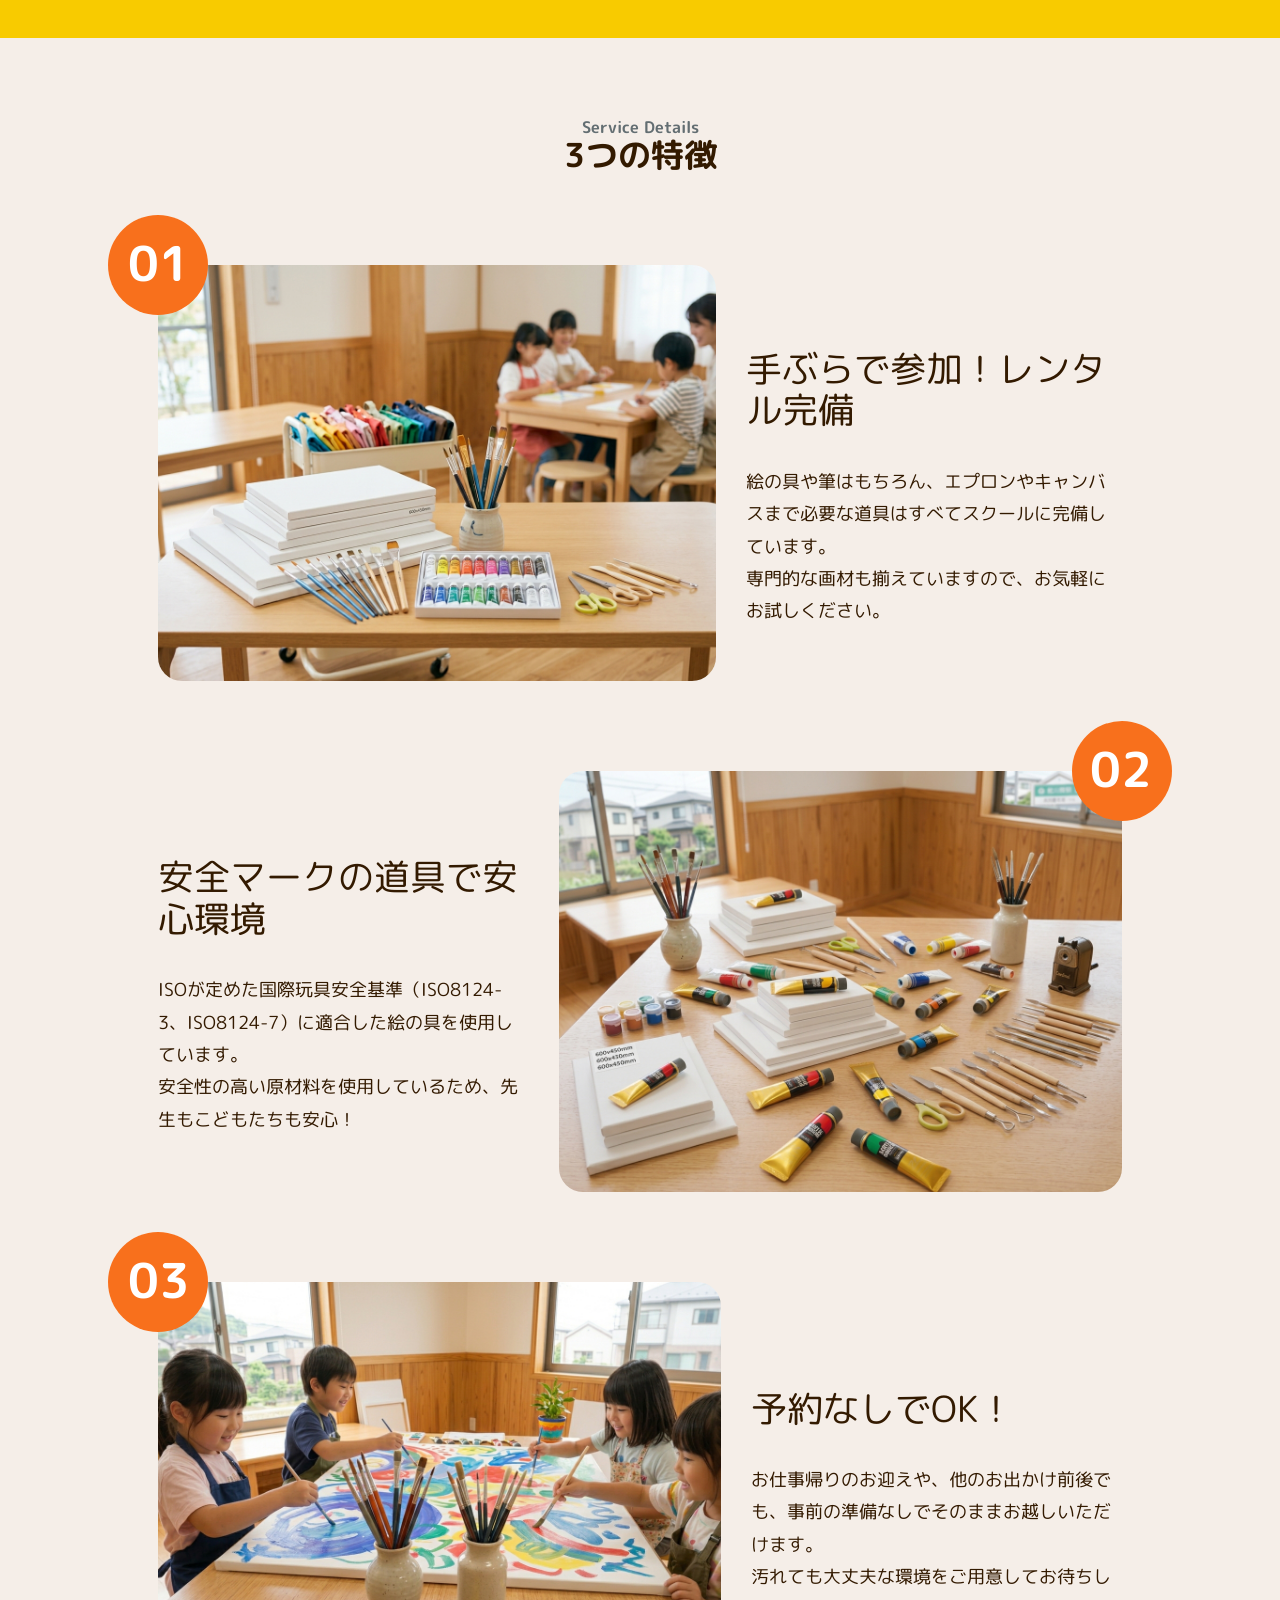
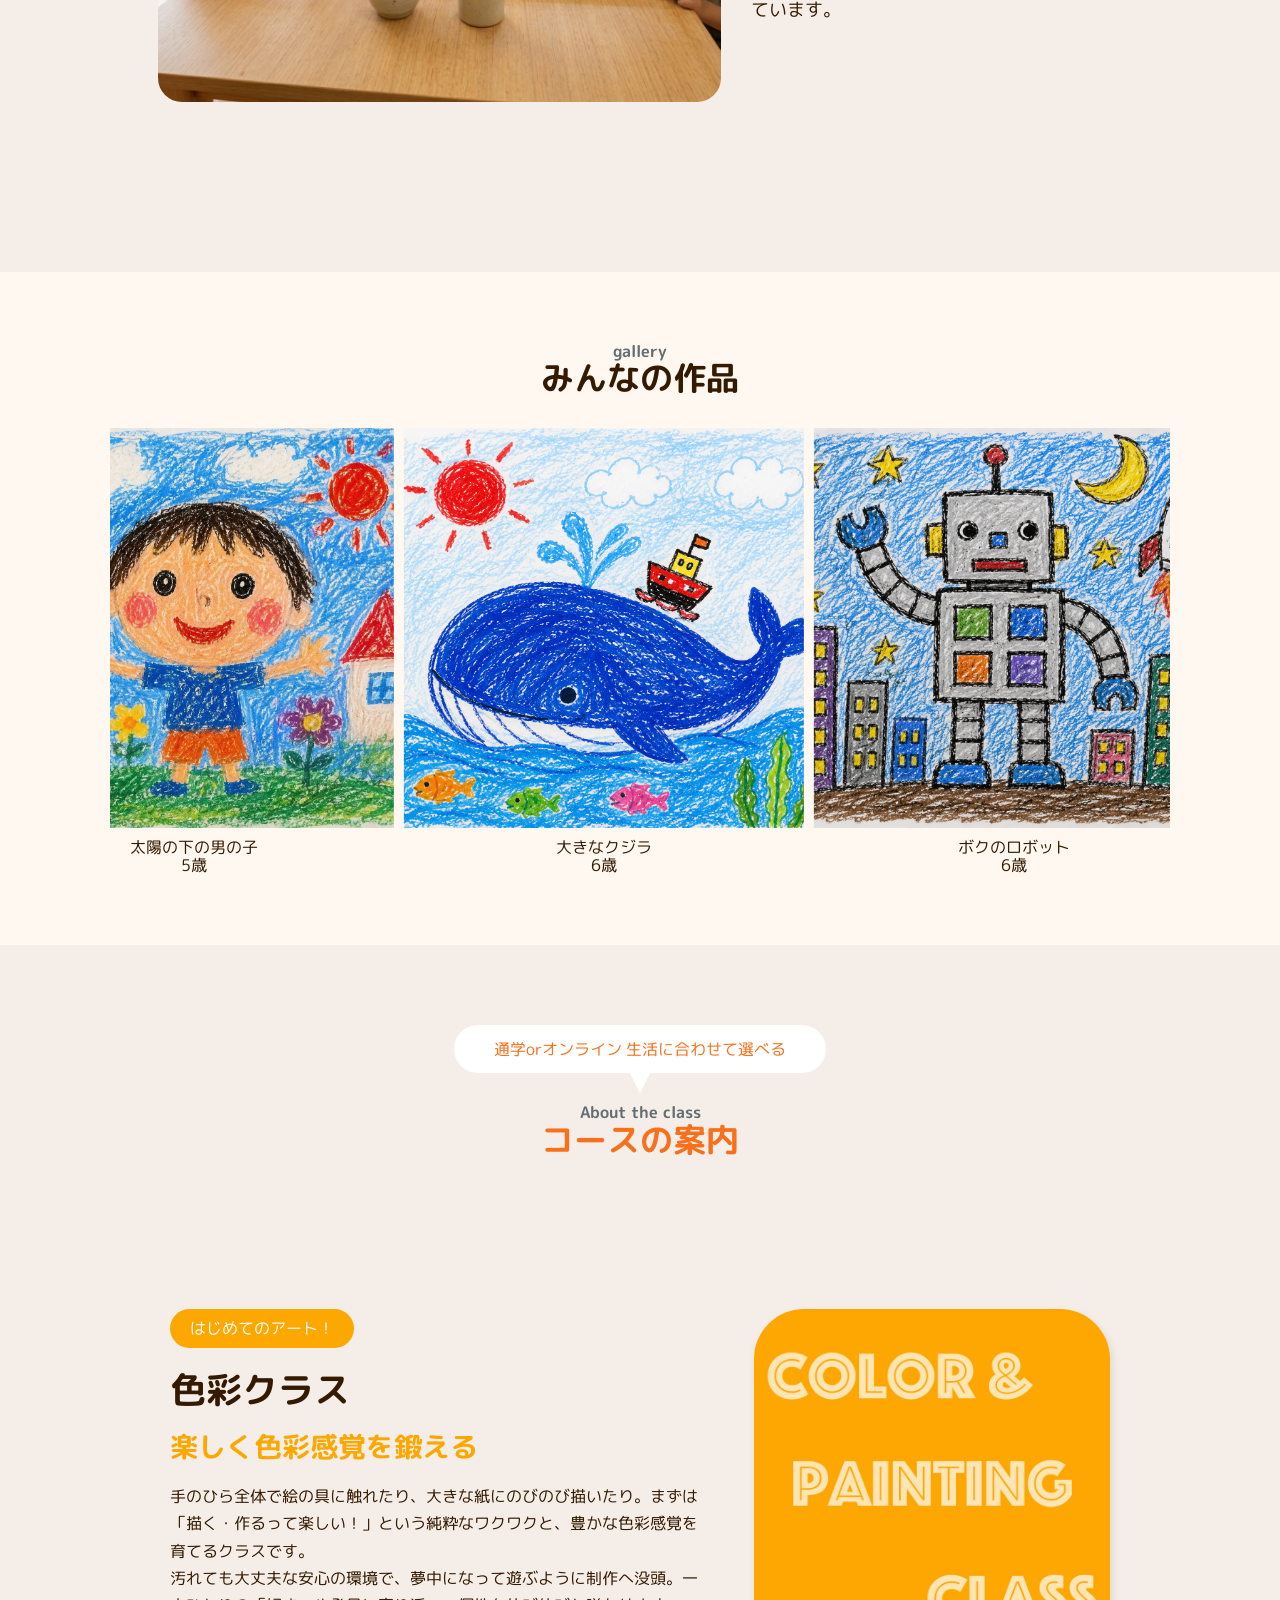
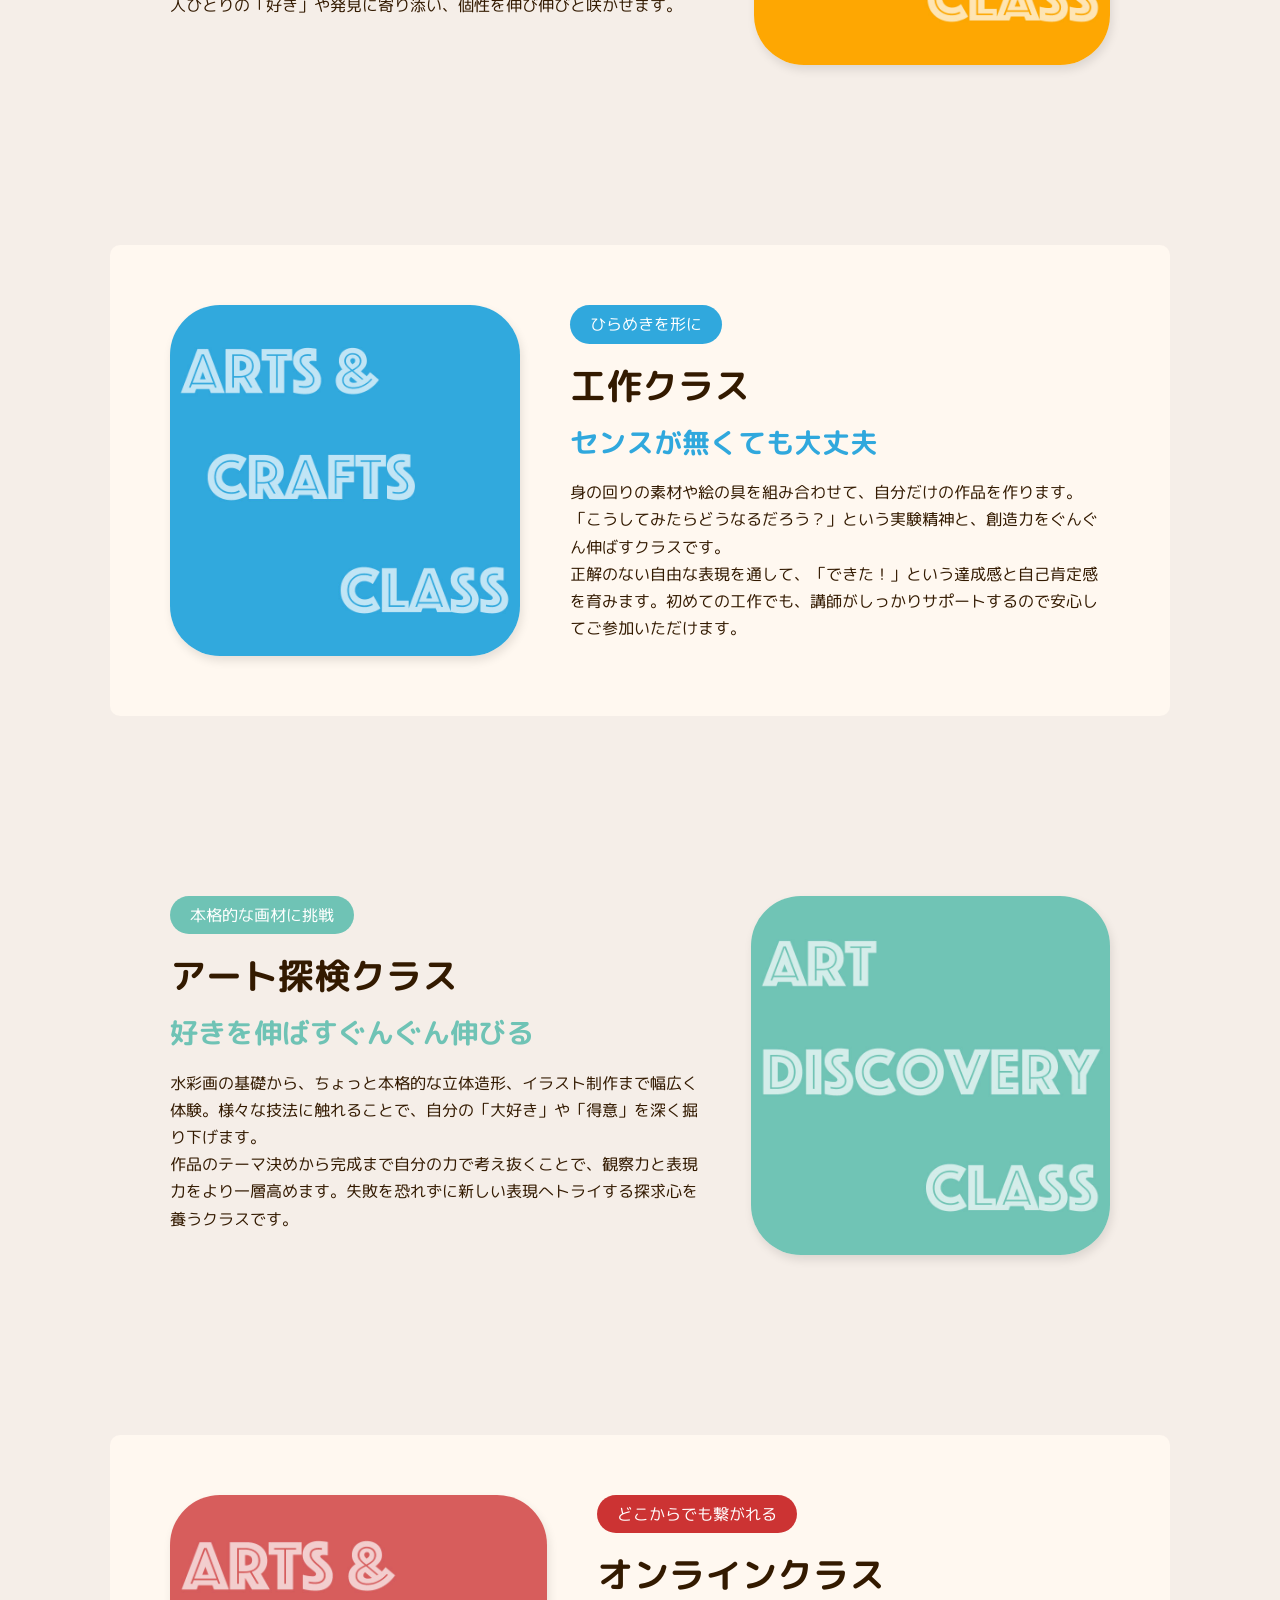
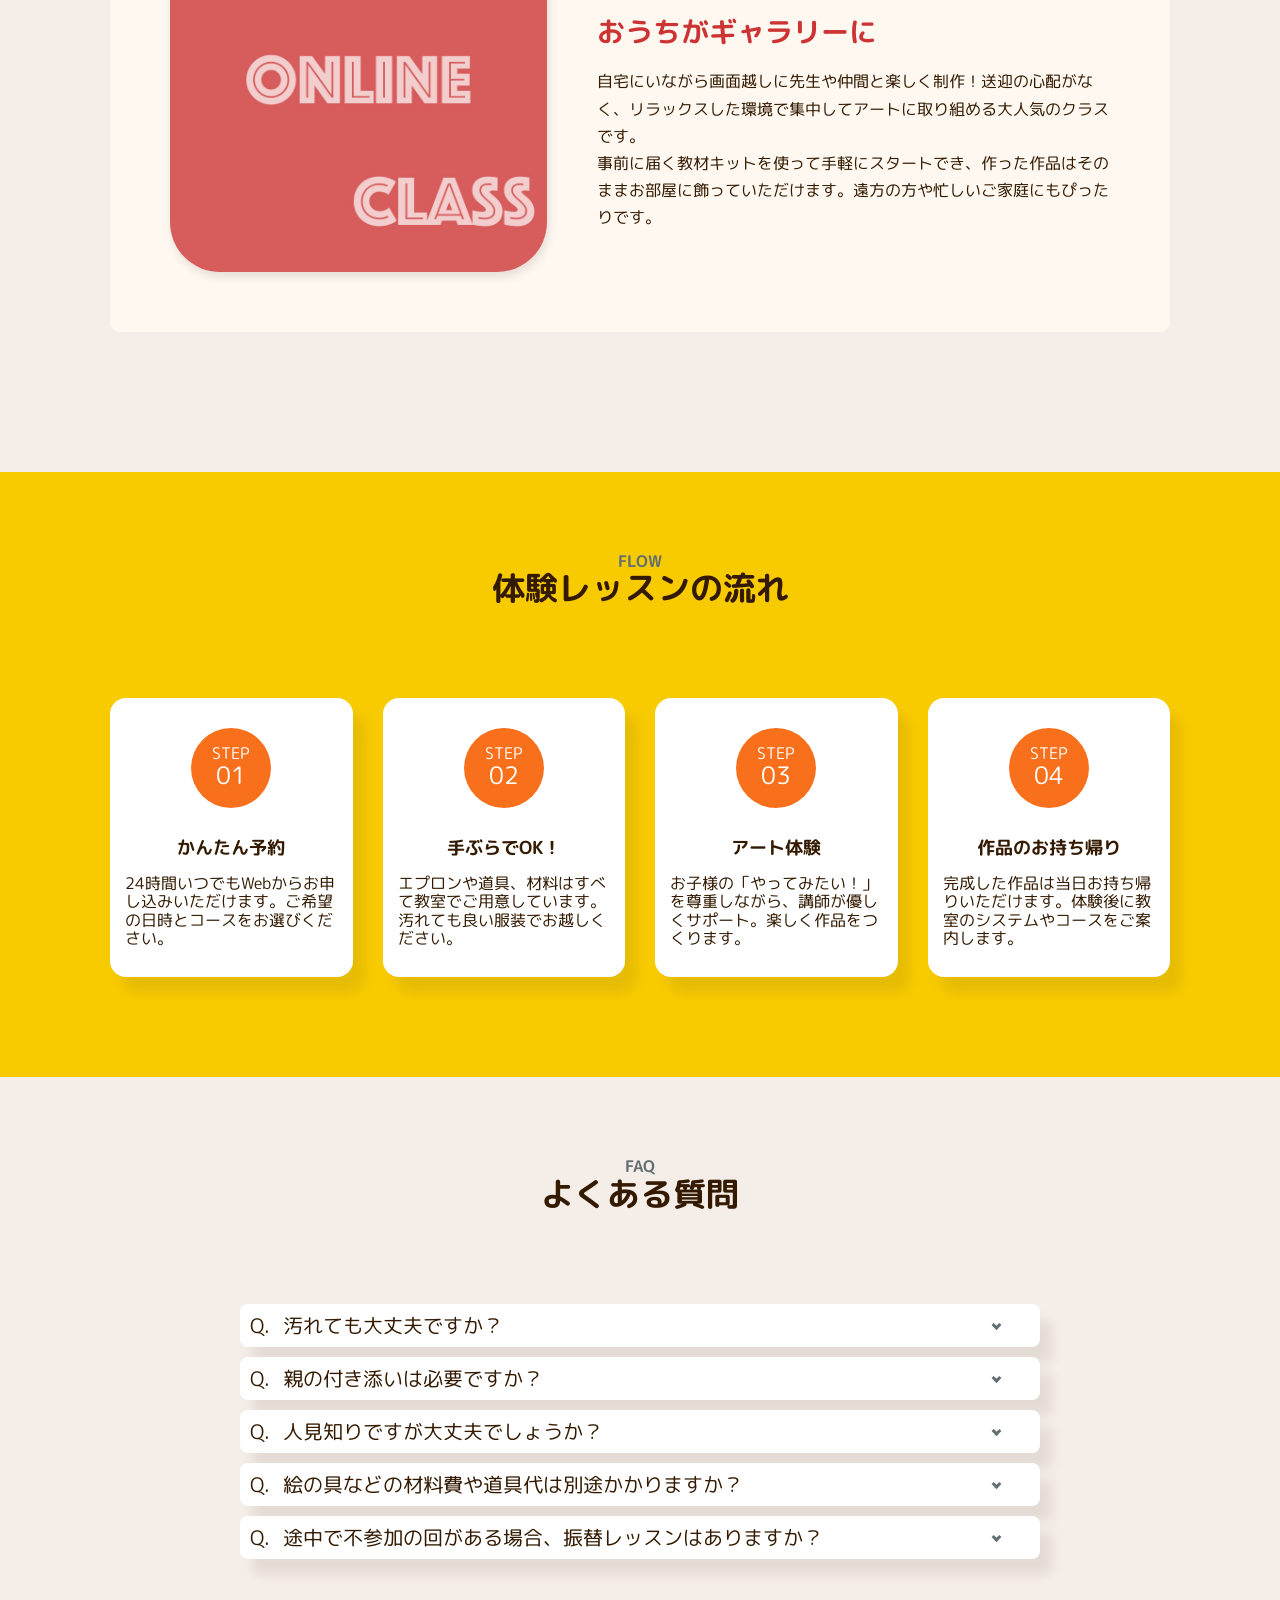
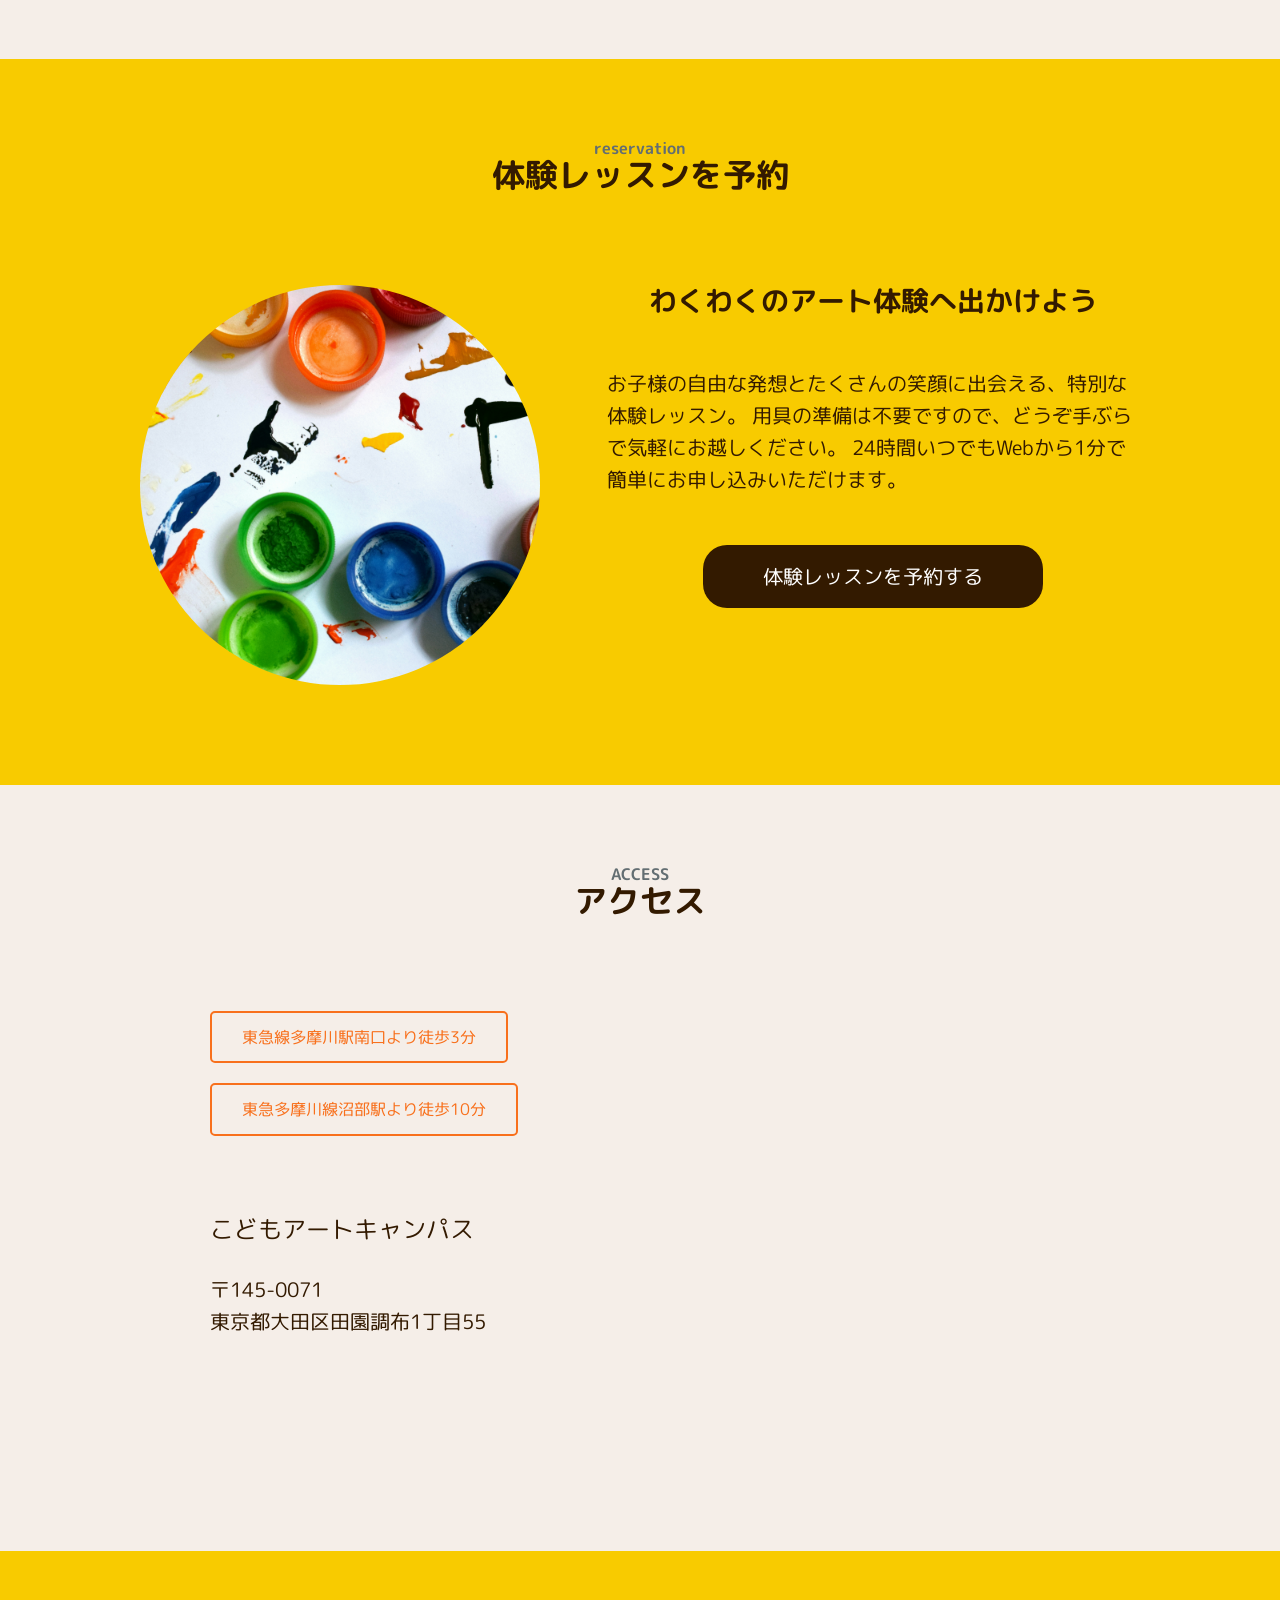
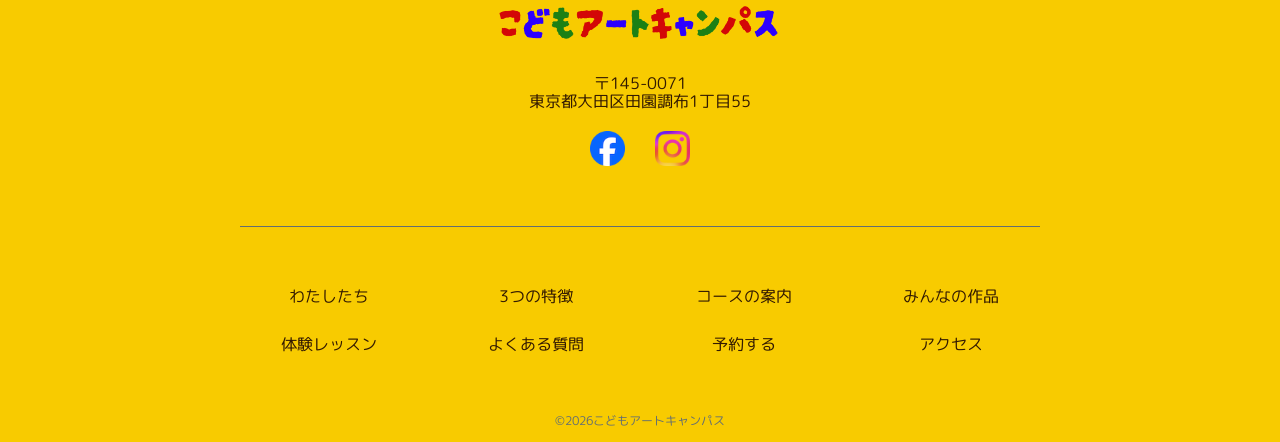
==== commit 3f3e0cc8: "Add files via upload" ====
--- a/index.html
+++ b/index.html
@@ -110,18 +110,12 @@
           <div class="sub-title">私たちは</div>
           <h2 class="about-title">OUR SERVICE</h2>
           <h3>
-            描く、つくる、ひらめく！<br
-              class="sp-only"
-            />自由なこころが、未来をうごかす。
+            描く、つくる、ひらめく！<br>自由なこころが、未来をうごかす。
           </h3>
           <p>
-            子どもたちの手から生み出されるものには、大人には真似できないきらめきが詰まっています。<br />
-            私たちは、そんな小さなクリエイターたちの「やってみたい！」に寄り添い、<br
-              class="sp-only"
-            />五感をフルに使って楽しめる多彩なクラスをご用意しました。<br />
-            絵の具のぬくもり、工作の手触り、仲間と刺激し合う時間。ここで過ごす一歩一歩が、<br
-              class="sp-only"
-            />子どもたちの世界をどこまでも広げていくキャンバスになります。
+            子どもたちの手から生み出されるものには、大人には真似できないきらめきが詰まっています。<br>
+            私たちは、そんな小さなクリエイターたちの「やってみたい！」に寄り添い、<br>五感をフルに使って楽しめる多彩なクラスをご用意しました。<br>
+            絵の具のぬくもり、工作の手触り、仲間と刺激し合う時間。ここで過ごす一歩一歩が、<br>子どもたちの世界をどこまでも広げていくキャンバスになります。
           </p>
         </div>
       </section>
@@ -144,7 +138,7 @@
               <div class="text-area">
                 <h4 class="card-title">手ぶらで参加！レンタル完備</h4>
                 <p class="card-text">
-                  絵の具や筆はもちろん、エプロンやキャンバスまで必要な道具はすべてスクールに完備しています。<br />専門的な画材も揃えていますので、お気軽にお試しください。
+                  絵の具や筆はもちろん、エプロンやキャンバスまで必要な道具はすべてスクールに完備しています。<br>専門的な画材も揃えていますので、お気軽にお試しください。
                 </p>
               </div>
             </div>
@@ -159,7 +153,7 @@
               <div class="text-area">
                 <h4 class="card-title">安全マークの道具で安心環境</h4>
                 <p class="card-text">
-                  ISOが定めた国際玩具安全基準（ISO8124-3、ISO8124-7）に適合した絵の具を使用しています。<br />安全性の高い原材料を使用しているため、先生もこどもたちも安心！
+                  ISOが定めた国際玩具安全基準（ISO8124-3、ISO8124-7）に適合した絵の具を使用しています。<br>安全性の高い原材料を使用しているため、先生もこどもたちも安心！
                 </p>
               </div>
             </div>
@@ -175,7 +169,7 @@
               <div class="text-area">
                 <h4 class="card-title">予約なしでOK！</h4>
                 <p class="card-text">
-                  お仕事帰りのお迎えや、他のお出かけ前後でも、事前の準備なしでそのままお越しいただけます。<br />汚れても大丈夫な環境をご用意してお待ちしています。
+                  お仕事帰りのお迎えや、他のお出かけ前後でも、事前の準備なしでそのままお越しいただけます。<br>汚れても大丈夫な環境をご用意してお待ちしています。
                 </p>
               </div>
             </div>
@@ -260,7 +254,7 @@
       <section id="about-class" class="class-section section-box">
         <div class="section-inner">
           <div class="section-title-wrap">
-            <span class="pick-text">通学orオンライン 生活に合わせて選べる</span>
+            <span class="pick-text">通学orオンライン<br class="sp-br"> 生活に合わせて選べる</span>
             <p class="section-sub">About the class</p>
             <h2 class="section-title course-title">コースの案内</h2>
           </div>
@@ -271,7 +265,7 @@
                 <h3 class="class-title">色彩クラス</h3>
                 <h4 class="class-sub sub-orange">楽しく色彩感覚を鍛える</h4>
                 <p class="version">
-                  手のひら全体で絵の具に触れたり、大きな紙にのびのび描いたり。まずは「描く・作るって楽しい！」という純粋なワクワクと、豊かな色彩感覚を育てるクラスです。<br />汚れても大丈夫な安心の環境で、夢中になって遊ぶように制作へ没頭。一人ひとりの「好き」や発見に寄り添い、個性を伸び伸びと咲かせます。
+                  手のひら全体で絵の具に触れたり、大きな紙にのびのび描いたり。まずは「描く・作るって楽しい！」という純粋なワクワクと、豊かな色彩感覚を育てるクラスです。<br>汚れても大丈夫な安心の環境で、夢中になって遊ぶように制作へ没頭。一人ひとりの「好き」や発見に寄り添い、個性を伸び伸びと咲かせます。
                 </p>
               </div>
               <div class="class-img">
@@ -284,7 +278,7 @@
                 <h3 class="class-title">工作クラス</h3>
                 <h4 class="class-sub sub-blue">センスが無くても大丈夫</h4>
                 <p class="version">
-                  身の回りの素材や絵の具を組み合わせて、自分だけの作品を作ります。「こうしてみたらどうなるだろう？」という実験精神と、創造力をぐんぐん伸ばすクラスです。<br />正解のない自由な表現を通して、「できた！」という達成感と自己肯定感を育みます。初めての工作でも、講師がしっかりサポートするので安心してご参加いただけます。
+                  身の回りの素材や絵の具を組み合わせて、自分だけの作品を作ります。「こうしてみたらどうなるだろう？」という実験精神と、創造力をぐんぐん伸ばすクラスです。<br>正解のない自由な表現を通して、「できた！」という達成感と自己肯定感を育みます。初めての工作でも、講師がしっかりサポートするので安心してご参加いただけます。
                 </p>
               </div>
               <div class="class-img">
@@ -298,7 +292,7 @@
                 <h4 class="class-sub sub-green">好きを伸ばすぐんぐん伸びる</h4>
 
                 <p class="version">
-                  水彩画の基礎から、ちょっと本格的な立体造形、イラスト制作まで幅広く体験。様々な技法に触れることで、自分の「大好き」や「得意」を深く掘り下げます。<br />作品のテーマ決めから完成まで自分の力で考え抜くことで、観察力と表現力をより一層高めます。失敗を恐れずに新しい表現へトライする探求心を養うクラスです。
+                  水彩画の基礎から、ちょっと本格的な立体造形、イラスト制作まで幅広く体験。様々な技法に触れることで、自分の「大好き」や「得意」を深く掘り下げます。<br>作品のテーマ決めから完成まで自分の力で考え抜くことで、観察力と表現力をより一層高めます。失敗を恐れずに新しい表現へトライする探求心を養うクラスです。
                 </p>
               </div>
               <div class="class-img">
@@ -352,7 +346,7 @@
                 <h4 class="class-sub sub-red">おうちがギャラリーに</h4>
 
                 <p class="version">
-                  自宅にいながら画面越しに先生や仲間と楽しく制作！送迎の心配がなく、リラックスした環境で集中してアートに取り組める大人気のクラスです。<br />事前に届く教材キットを使って手軽にスタートでき、作った作品はそのままお部屋に飾っていただけます。遠方の方や忙しいご家庭にもぴったりです。
+                  自宅にいながら画面越しに先生や仲間と楽しく制作！送迎の心配がなく、リラックスした環境で集中してアートに取り組める大人気のクラスです。<br>事前に届く教材キットを使って手軽にスタートでき、作った作品はそのままお部屋に飾っていただけます。遠方の方や忙しいご家庭にもぴったりです。
                 </p>
               </div>
               <div class="class-img">
@@ -508,7 +502,7 @@
               </p>
               <div class="reservation-cta-btn">
                 <a href="" class="cta-btn-text">
-                  <span class="front">【無料】体験レッスンを予約する</span>
+                  <span class="front">体験レッスンを予約する</span>
                 </a>
               </div>
             </div>
@@ -530,7 +524,7 @@
               </ul>
               <div class="address">
                 <h4>こどもアートキャンパス</h4>
-                <p>〒145-0071<br />東京都大田区田園調布1丁目55</p>
+                <p>〒145-0071<br>東京都大田区田園調布1丁目55</p>
               </div>
             </div>
             <div class="map">
@@ -559,7 +553,7 @@
               />
             </h2>
             <p class="footer-address">
-              〒145-0071<br />東京都大田区田園調布1丁目55
+              〒145-0071<br>東京都大田区田園調布1丁目55
             </p>
           </div>
           <div class="footer-sns">
--- a/css/style.css
+++ b/css/style.css
@@ -603,10 +603,6 @@
 
 .gallery-slider-wrap {
   width: 100%;
-  aspect-ratio: 1 / 1;
-  display: grid;
-  grid-template-columns: minmax(0, 1fr);
-  place-content: center;
 }
 
 .loop-slider {
@@ -651,8 +647,6 @@
     width: 12.5rem;
   }
 }
-
-
 
 /* コースの案内　ーーーーーーーーーーーーーーー */
 .class-section {
@@ -769,6 +763,10 @@
   object-fit: cover;
 }
 
+.sp-br {
+  display: none;
+}
+
 @media (max-width:768px) {
   .class-box,
   .class-box.second,
@@ -789,6 +787,10 @@
 @media (max-width: 480px) {
   .class-group {
     padding: 0 .625rem;
+  }
+
+  .sp-br {
+    display: inline;
   }
 }
 /*  ここまでコースの案内 ---------------------- */
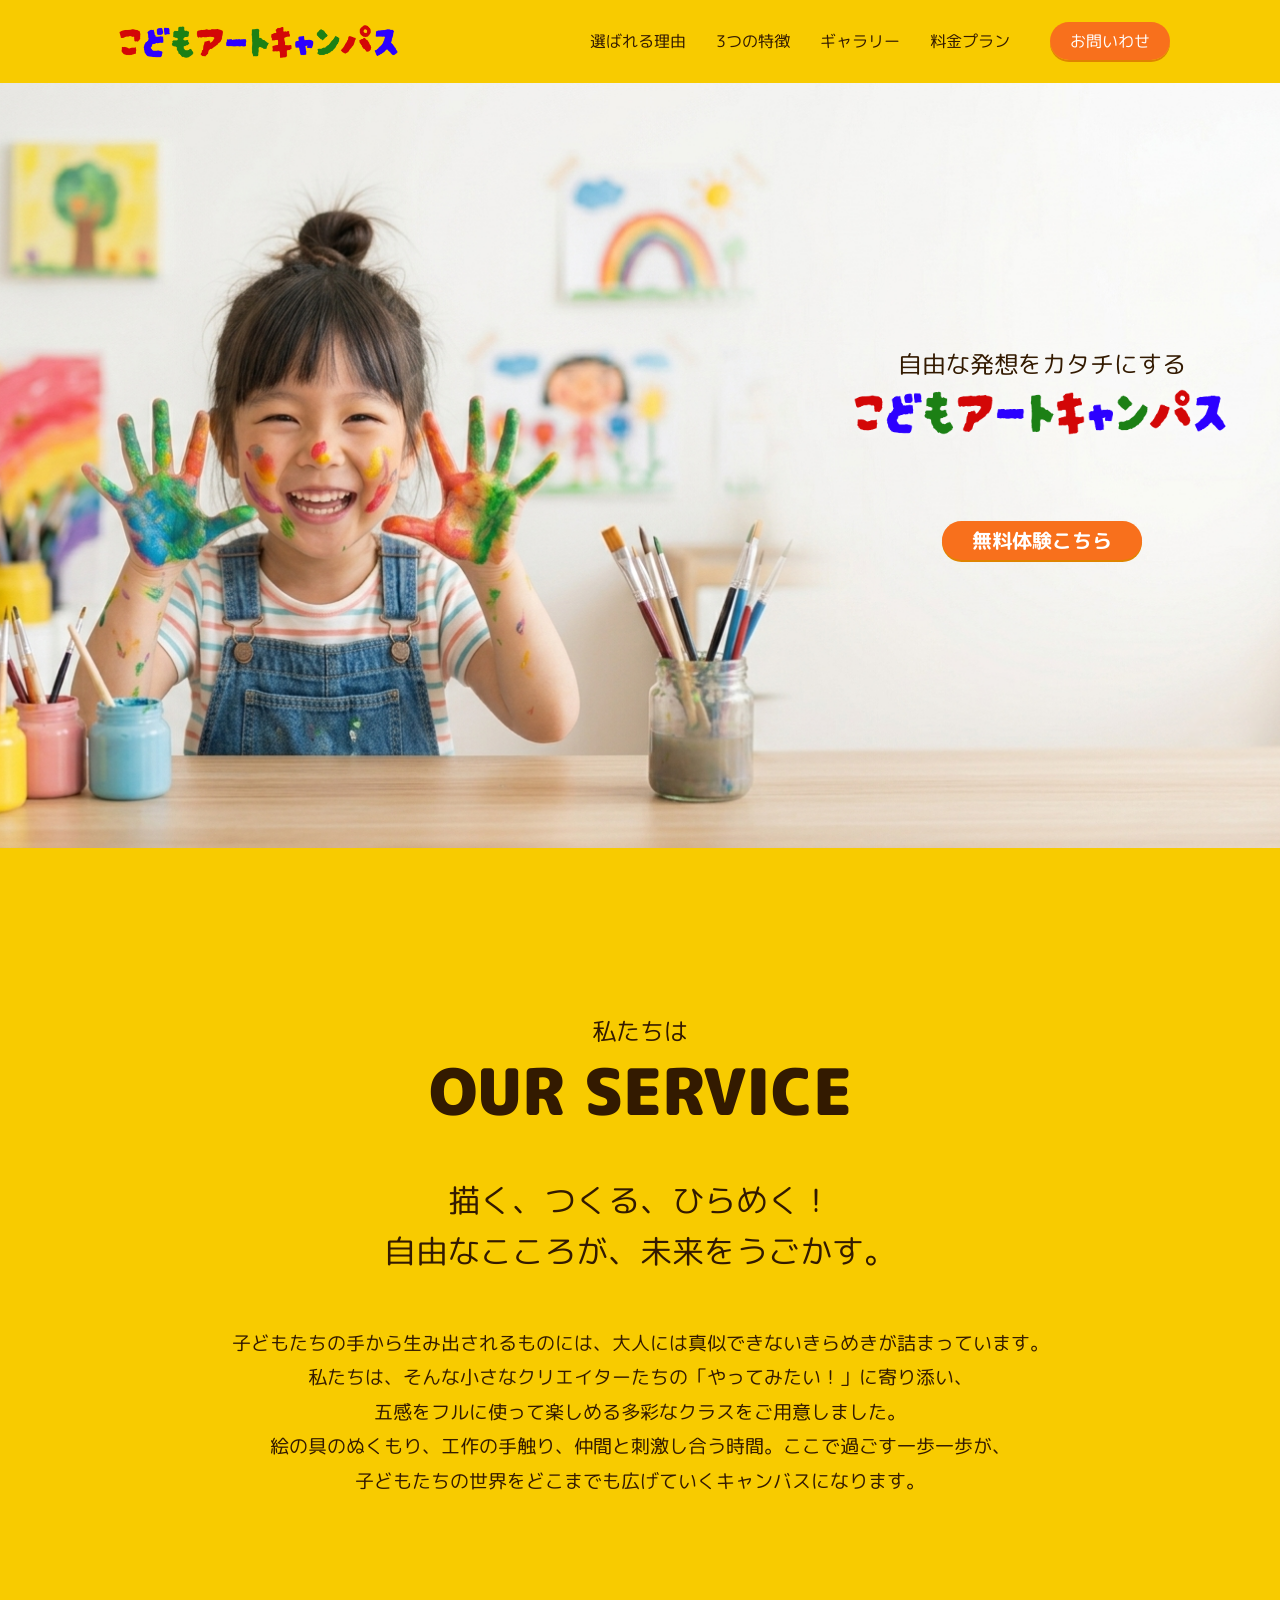
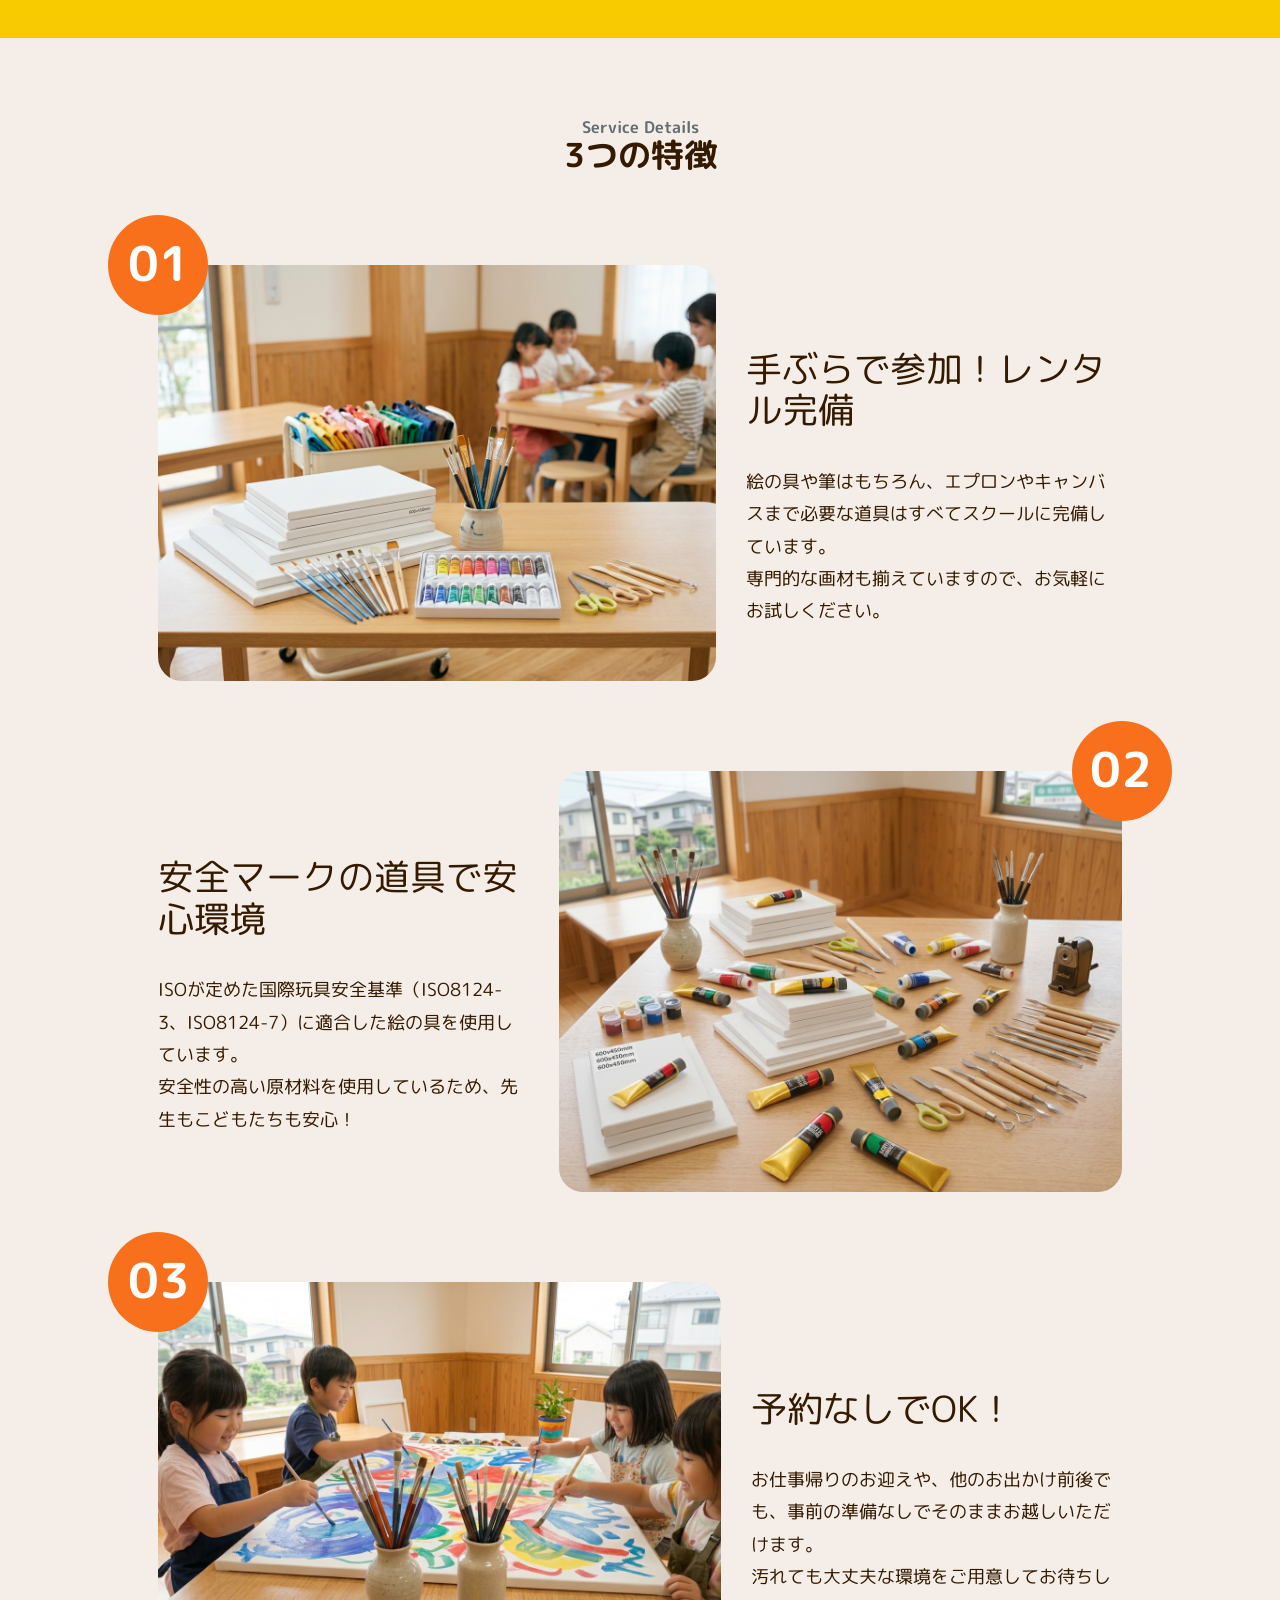
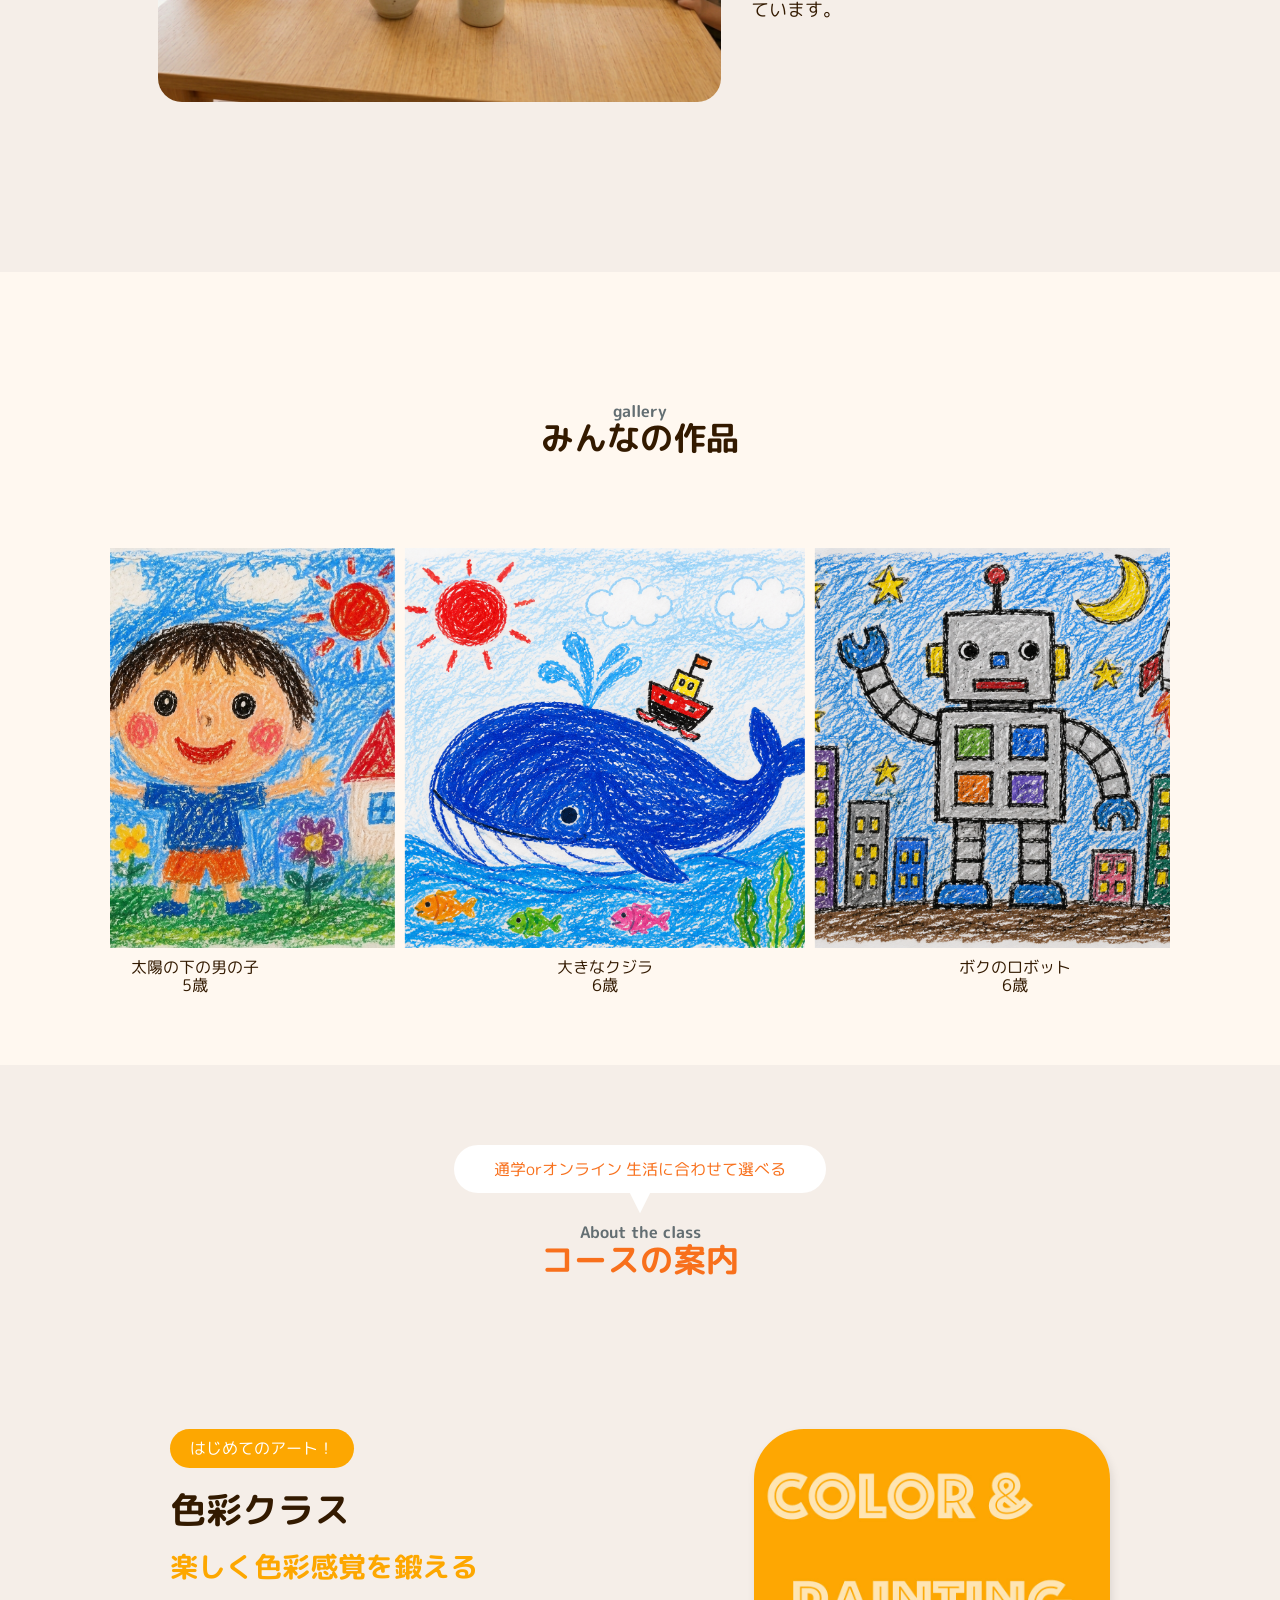
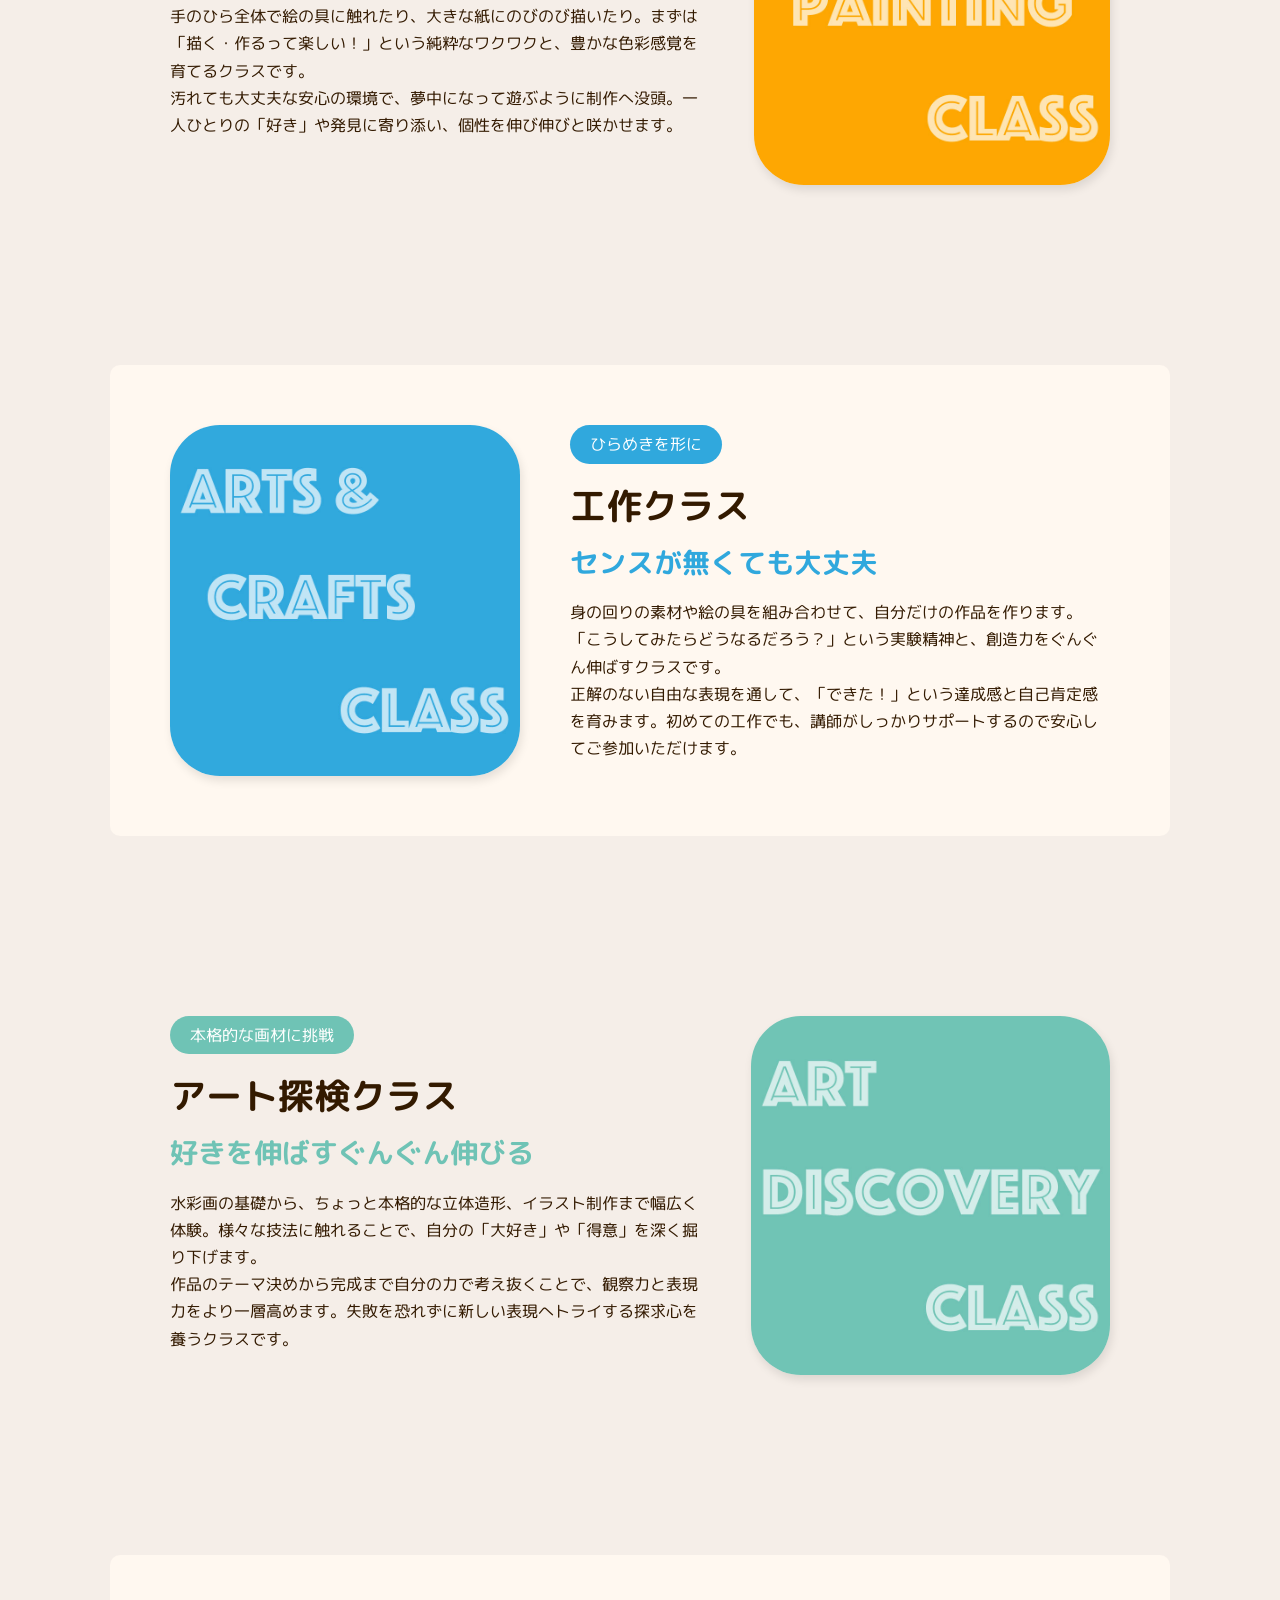
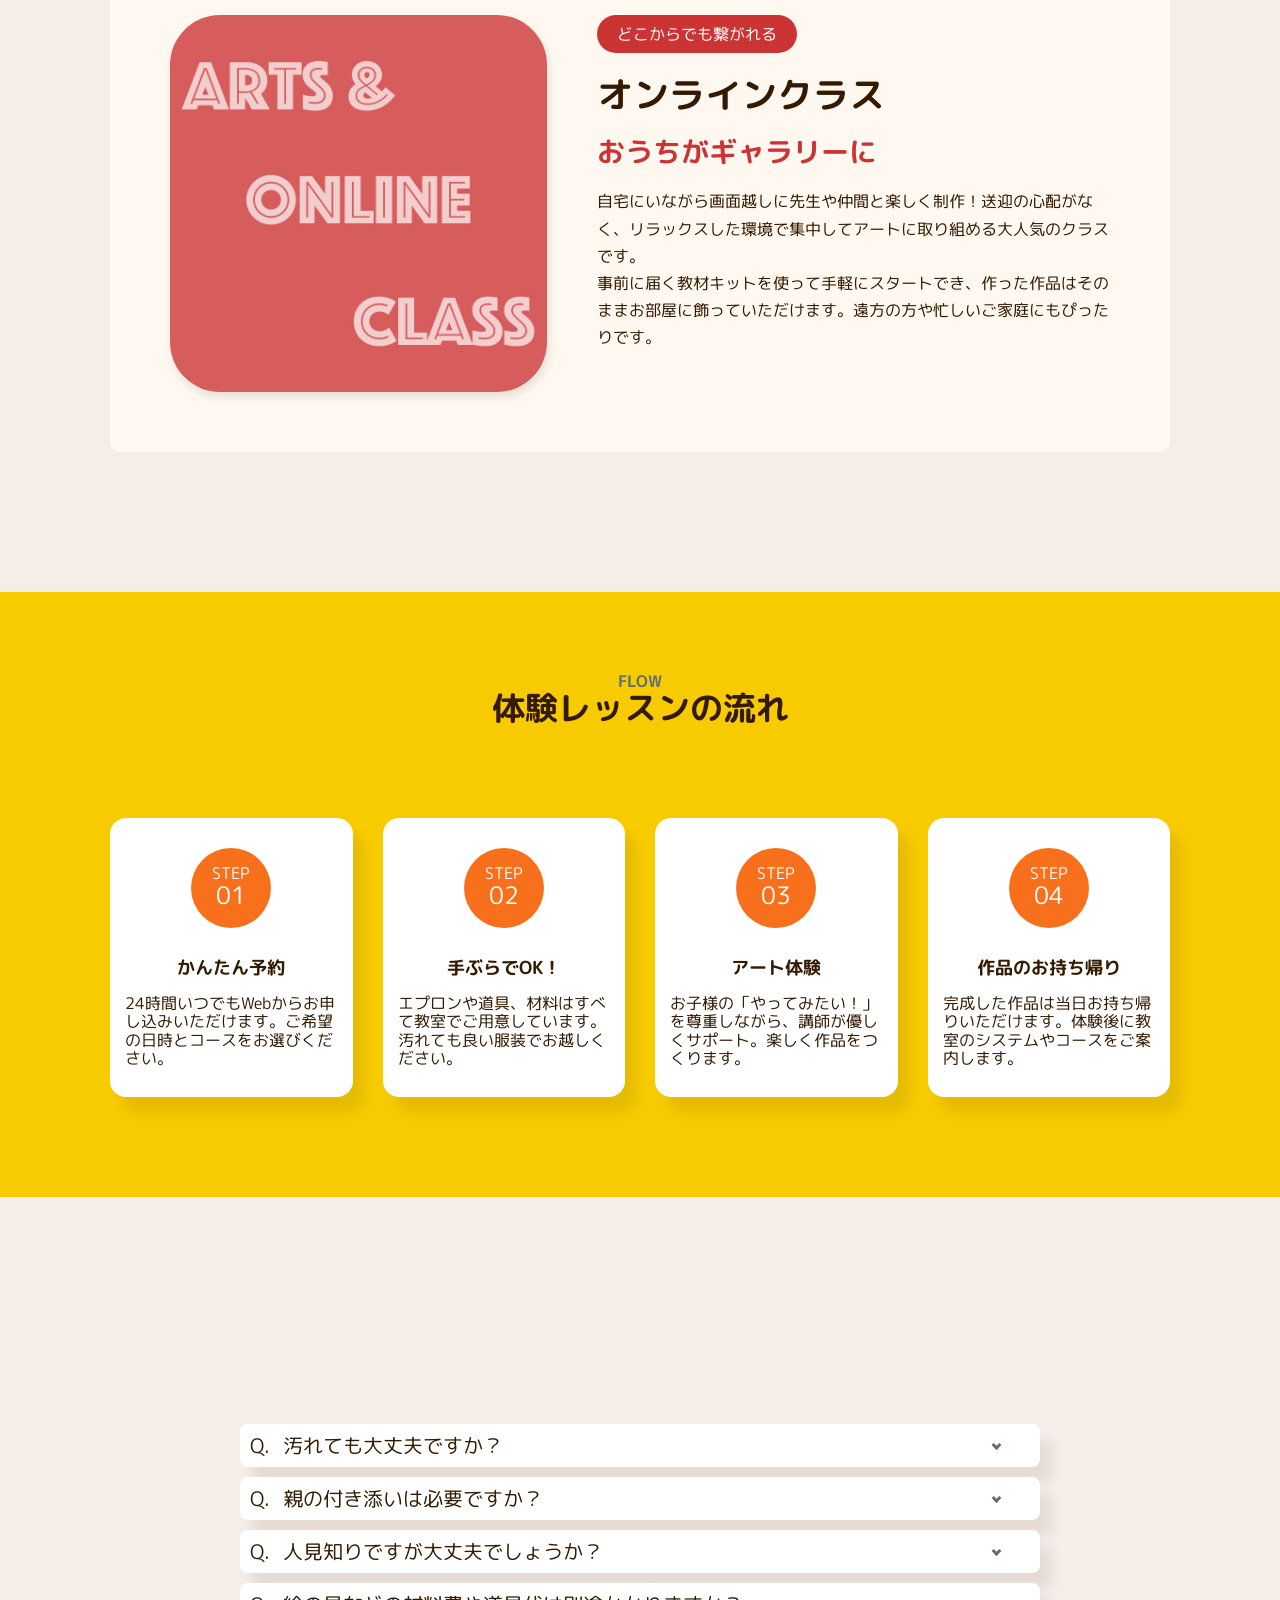
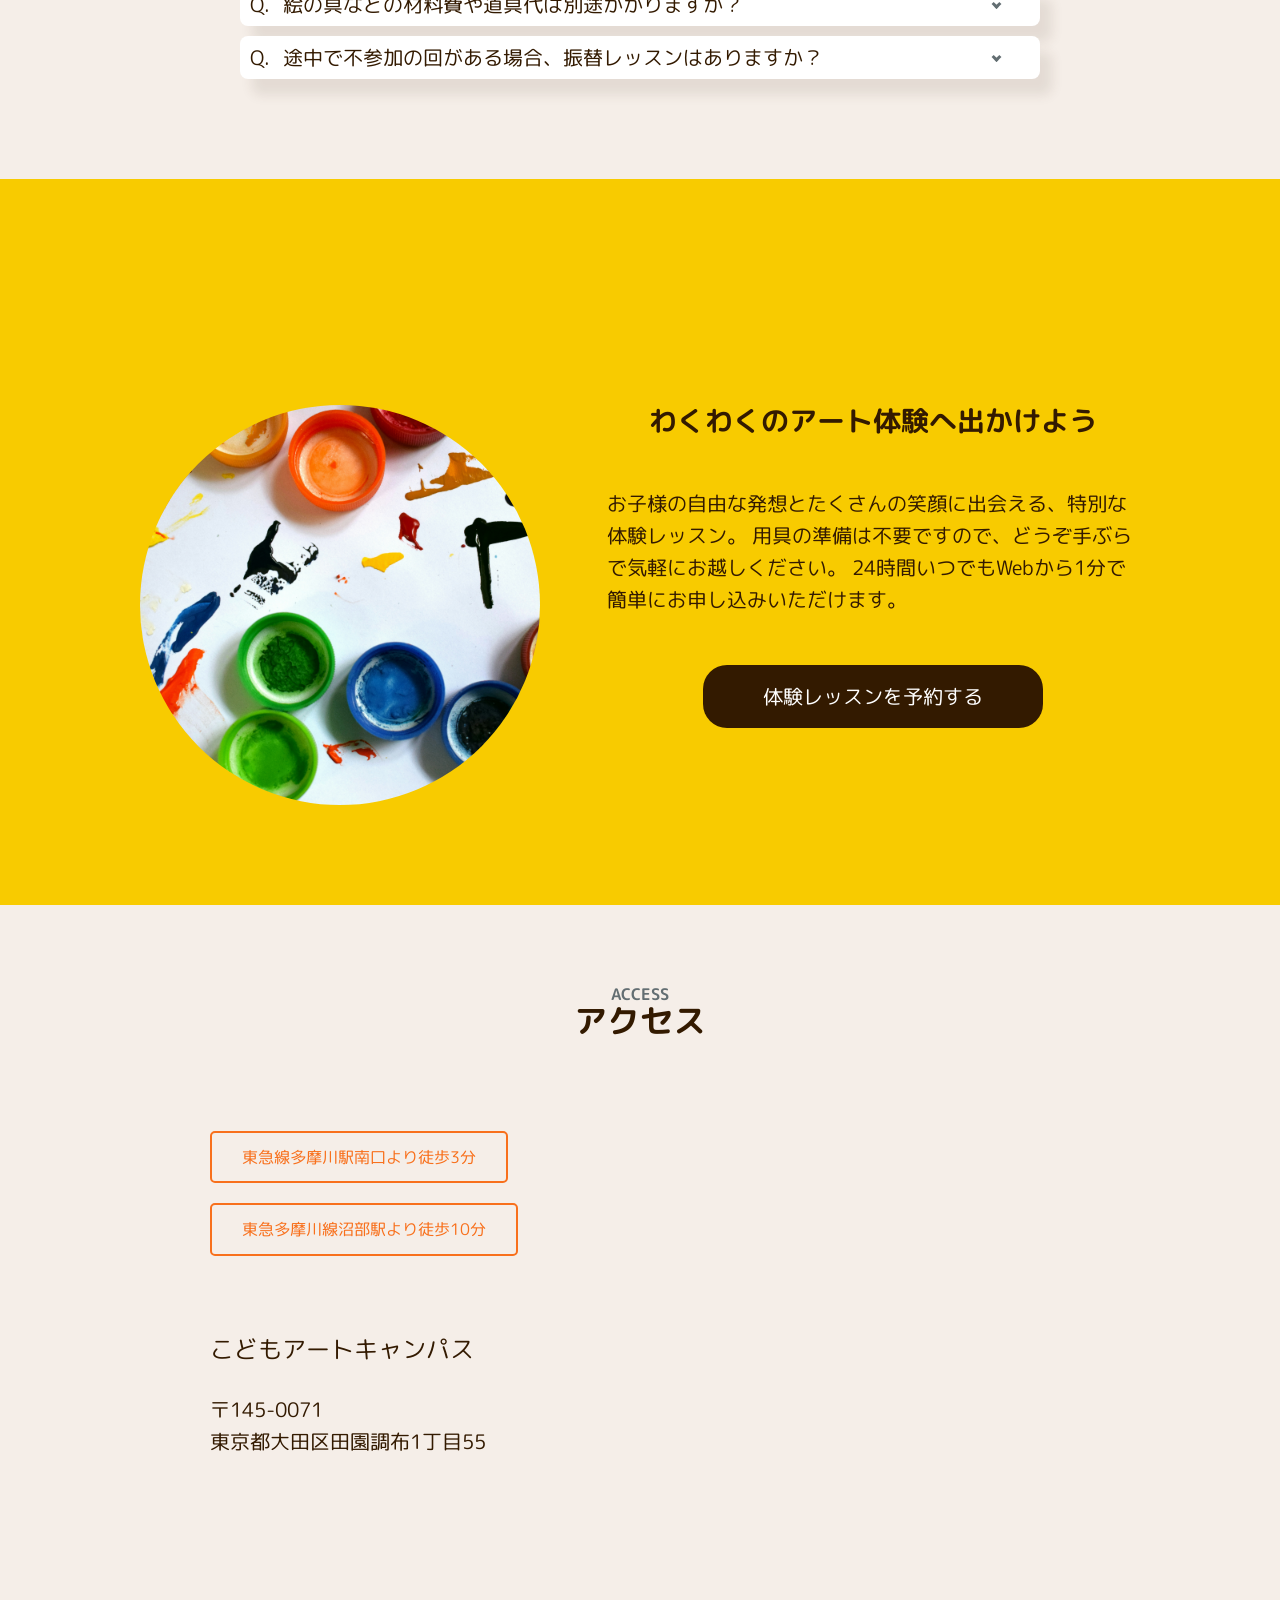
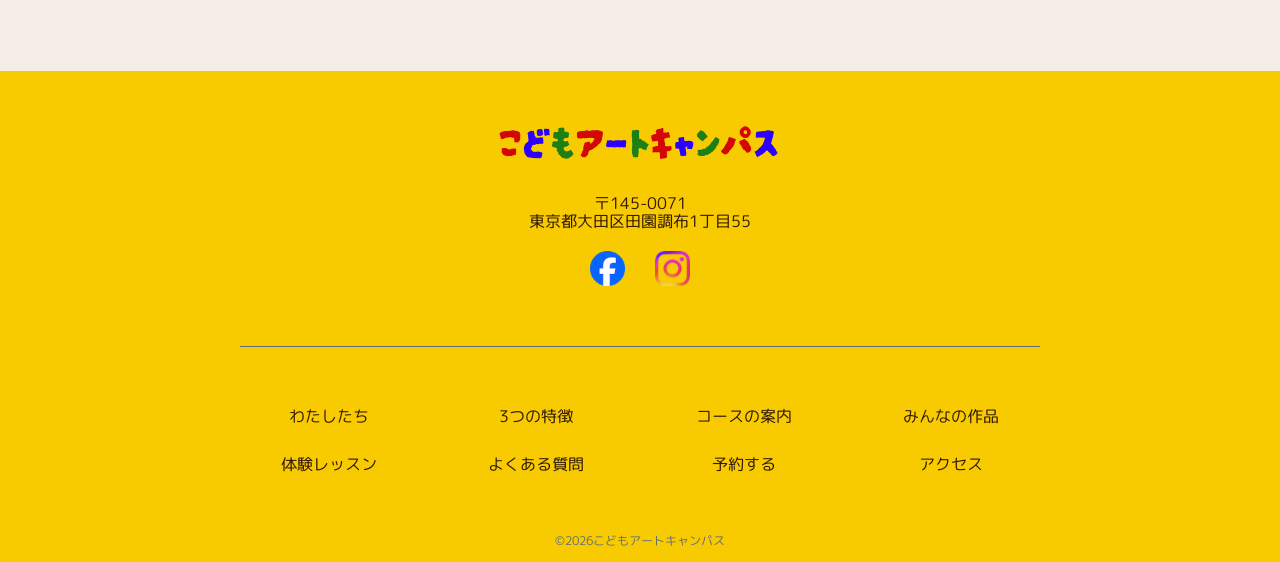
==== commit 40910f19: "Add files via upload" ====
--- a/index.html
+++ b/index.html
@@ -106,28 +106,30 @@
             <use href="#mark-shape"></use>
           </svg>
         </div>
-        <div class="section-inner fade-in">
-          <div class="sub-title">私たちは</div>
-          <h2 class="about-title">OUR SERVICE</h2>
-          <h3>
-            描く、つくる、ひらめく！<br>自由なこころが、未来をうごかす。
+        <div class="section-inner">
+          <div class="fade-in">
+            <div class="sub-title">私たちは</div>
+            <h2 class="about-title">OUR SERVICE</h2>
+          </div>
+          <h3 class="fade-in">
+            描く、つくる、ひらめく！<br />自由なこころが、未来をうごかす。
           </h3>
-          <p>
-            子どもたちの手から生み出されるものには、大人には真似できないきらめきが詰まっています。<br>
-            私たちは、そんな小さなクリエイターたちの「やってみたい！」に寄り添い、<br>五感をフルに使って楽しめる多彩なクラスをご用意しました。<br>
-            絵の具のぬくもり、工作の手触り、仲間と刺激し合う時間。ここで過ごす一歩一歩が、<br>子どもたちの世界をどこまでも広げていくキャンバスになります。
+          <p class="fade-in">
+            子どもたちの手から生み出されるものには、大人には真似できないきらめきが詰まっています。<br />
+            私たちは、そんな小さなクリエイターたちの「やってみたい！」に寄り添い、<br />五感をフルに使って楽しめる多彩なクラスをご用意しました。<br />
+            絵の具のぬくもり、工作の手触り、仲間と刺激し合う時間。ここで過ごす一歩一歩が、<br />子どもたちの世界をどこまでも広げていくキャンバスになります。
           </p>
         </div>
       </section>
       <!-- point-section ------------------->
       <section id="point" class="point-section">
         <div class="section-inner">
-          <div class="section-title-wrap">
+          <div class="section-title-wrap fade-in">
             <p class="section-sub">Service Details</p>
             <h2 class="section-title">3つの特徴</h2>
           </div>
           <ul class="point-card-g flex">
-            <div class="point-card first">
+            <div class="point-card first fade-in">
               <div class="img-area">
                 <img
                   src="./img/paint-img1.jpeg"
@@ -138,11 +140,11 @@
               <div class="text-area">
                 <h4 class="card-title">手ぶらで参加！レンタル完備</h4>
                 <p class="card-text">
-                  絵の具や筆はもちろん、エプロンやキャンバスまで必要な道具はすべてスクールに完備しています。<br>専門的な画材も揃えていますので、お気軽にお試しください。
-                </p>
-              </div>
-            </div>
-            <div class="point-card second">
+                  絵の具や筆はもちろん、エプロンやキャンバスまで必要な道具はすべてスクールに完備しています。<br />専門的な画材も揃えていますので、お気軽にお試しください。
+                </p>
+              </div>
+            </div>
+            <div class="point-card second fade-in">
               <div class="img-area">
                 <img
                   src="./img/paint-img2.jpeg"
@@ -153,12 +155,12 @@
               <div class="text-area">
                 <h4 class="card-title">安全マークの道具で安心環境</h4>
                 <p class="card-text">
-                  ISOが定めた国際玩具安全基準（ISO8124-3、ISO8124-7）に適合した絵の具を使用しています。<br>安全性の高い原材料を使用しているため、先生もこどもたちも安心！
-                </p>
-              </div>
-            </div>
-
-            <div class="point-card third">
+                  ISOが定めた国際玩具安全基準（ISO8124-3、ISO8124-7）に適合した絵の具を使用しています。<br />安全性の高い原材料を使用しているため、先生もこどもたちも安心！
+                </p>
+              </div>
+            </div>
+
+            <div class="point-card third fade-in">
               <div class="img-area">
                 <img
                   src="./img/paint-img3.jpeg"
@@ -169,7 +171,7 @@
               <div class="text-area">
                 <h4 class="card-title">予約なしでOK！</h4>
                 <p class="card-text">
-                  お仕事帰りのお迎えや、他のお出かけ前後でも、事前の準備なしでそのままお越しいただけます。<br>汚れても大丈夫な環境をご用意してお待ちしています。
+                  お仕事帰りのお迎えや、他のお出かけ前後でも、事前の準備なしでそのままお越しいただけます。<br />汚れても大丈夫な環境をご用意してお待ちしています。
                 </p>
               </div>
             </div>
@@ -182,8 +184,10 @@
       <!-- ギャラリー　みんなの作品 -->
       <section id="gallery" class="gallery-section">
         <div class="section-inner">
-          <p class="section-sub">gallery</p>
-          <h2 class="section-title">みんなの作品</h2>
+          <div class="section-title-wrap fade-in">
+            <p class="section-sub">gallery</p>
+            <h2 class="section-title">みんなの作品</h2>
+          </div>
           <div class="gallery-slider-wrap">
             <div class="loop-slider">
               <ul class="loop-track">
@@ -253,46 +257,49 @@
       <!-- /ここまでがギャラリー ---------------------->
       <section id="about-class" class="class-section section-box">
         <div class="section-inner">
-          <div class="section-title-wrap">
-            <span class="pick-text">通学orオンライン<br class="sp-br"> 生活に合わせて選べる</span>
+          <div class="section-title-wrap fade-in">
+            <span class="pick-text"
+              >通学orオンライン<br class="sp-br" />
+              生活に合わせて選べる</span
+            >
             <p class="section-sub">About the class</p>
             <h2 class="section-title course-title">コースの案内</h2>
           </div>
           <div class="class-group">
-            <div class="class-box frist">
+            <div class="class-box frist fade-in">
               <div class="class-info">
                 <div class="class-text bc-orange">はじめてのアート！</div>
                 <h3 class="class-title">色彩クラス</h3>
                 <h4 class="class-sub sub-orange">楽しく色彩感覚を鍛える</h4>
                 <p class="version">
-                  手のひら全体で絵の具に触れたり、大きな紙にのびのび描いたり。まずは「描く・作るって楽しい！」という純粋なワクワクと、豊かな色彩感覚を育てるクラスです。<br>汚れても大丈夫な安心の環境で、夢中になって遊ぶように制作へ没頭。一人ひとりの「好き」や発見に寄り添い、個性を伸び伸びと咲かせます。
+                  手のひら全体で絵の具に触れたり、大きな紙にのびのび描いたり。まずは「描く・作るって楽しい！」という純粋なワクワクと、豊かな色彩感覚を育てるクラスです。<br />汚れても大丈夫な安心の環境で、夢中になって遊ぶように制作へ没頭。一人ひとりの「好き」や発見に寄り添い、個性を伸び伸びと咲かせます。
                 </p>
               </div>
               <div class="class-img">
                 <img src="./img/class-01.jpg" alt="色彩クラス" loading="lazy" />
               </div>
             </div>
-            <div class="class-box second">
+            <div class="class-box second fade-in">
               <div class="class-info">
                 <div class="class-text bc-blue">ひらめきを形に</div>
                 <h3 class="class-title">工作クラス</h3>
                 <h4 class="class-sub sub-blue">センスが無くても大丈夫</h4>
                 <p class="version">
-                  身の回りの素材や絵の具を組み合わせて、自分だけの作品を作ります。「こうしてみたらどうなるだろう？」という実験精神と、創造力をぐんぐん伸ばすクラスです。<br>正解のない自由な表現を通して、「できた！」という達成感と自己肯定感を育みます。初めての工作でも、講師がしっかりサポートするので安心してご参加いただけます。
+                  身の回りの素材や絵の具を組み合わせて、自分だけの作品を作ります。「こうしてみたらどうなるだろう？」という実験精神と、創造力をぐんぐん伸ばすクラスです。<br />正解のない自由な表現を通して、「できた！」という達成感と自己肯定感を育みます。初めての工作でも、講師がしっかりサポートするので安心してご参加いただけます。
                 </p>
               </div>
               <div class="class-img">
                 <img src="./img/class-02.jpg" alt="工作クラス" loading="lazy" />
               </div>
             </div>
-            <div class="class-box third">
+            <div class="class-box third fade-in">
               <div class="class-info">
                 <div class="class-text bc-green">本格的な画材に挑戦</div>
                 <h3 class="class-title">アート探検クラス</h3>
                 <h4 class="class-sub sub-green">好きを伸ばすぐんぐん伸びる</h4>
 
                 <p class="version">
-                  水彩画の基礎から、ちょっと本格的な立体造形、イラスト制作まで幅広く体験。様々な技法に触れることで、自分の「大好き」や「得意」を深く掘り下げます。<br>作品のテーマ決めから完成まで自分の力で考え抜くことで、観察力と表現力をより一層高めます。失敗を恐れずに新しい表現へトライする探求心を養うクラスです。
+                  水彩画の基礎から、ちょっと本格的な立体造形、イラスト制作まで幅広く体験。様々な技法に触れることで、自分の「大好き」や「得意」を深く掘り下げます。<br />作品のテーマ決めから完成まで自分の力で考え抜くことで、観察力と表現力をより一層高めます。失敗を恐れずに新しい表現へトライする探求心を養うクラスです。
                 </p>
               </div>
               <div class="class-img">
@@ -339,14 +346,14 @@
                 />
               </div>
             </div> -->
-            <div class="class-box forth">
+            <div class="class-box forth fade-in">
               <div class="class-info">
                 <div class="class-text bc-red">どこからでも繋がれる</div>
                 <h3 class="class-title">オンラインクラス</h3>
                 <h4 class="class-sub sub-red">おうちがギャラリーに</h4>
 
                 <p class="version">
-                  自宅にいながら画面越しに先生や仲間と楽しく制作！送迎の心配がなく、リラックスした環境で集中してアートに取り組める大人気のクラスです。<br>事前に届く教材キットを使って手軽にスタートでき、作った作品はそのままお部屋に飾っていただけます。遠方の方や忙しいご家庭にもぴったりです。
+                  自宅にいながら画面越しに先生や仲間と楽しく制作！送迎の心配がなく、リラックスした環境で集中してアートに取り組める大人気のクラスです。<br />事前に届く教材キットを使って手軽にスタートでき、作った作品はそのままお部屋に飾っていただけます。遠方の方や忙しいご家庭にもぴったりです。
                 </p>
               </div>
               <div class="class-img">
@@ -363,7 +370,7 @@
       <!-- ここから体験レッスンの流れ -------------->
       <section class="flow-wrap">
         <div class="section-inner">
-          <div class="section-title-wrap">
+          <div class="section-title-wrap fade-in">
             <span class="section-sub">FLOW</span>
             <div class="section-title">体験レッスンの流れ</div>
           </div>
@@ -414,7 +421,7 @@
       <!-- ここまで体験レッスンの流れ ----------------->
       <section id="faq" class="faq-section">
         <div class="section-inner">
-          <div class="section-title-wrap">
+          <div class="section-title-wrap fade-in">
             <p class="section-sub">FAQ</p>
             <h2 class="section-title">よくある質問</h2>
           </div>
@@ -485,7 +492,7 @@
       <!-- 体験レッスン予約 ---------------------------->
       <section class="cta-section">
         <div class="section-inner">
-          <div class="section-title-wrap">
+          <div class="section-title-wrap fade-in">
             <span class="section-sub">reservation</span>
             <div class="section-title">体験レッスンを予約</div>
           </div>
@@ -512,7 +519,7 @@
       <!-- ここからアクセス ----------------------->
       <section class="access">
         <div class="section-inner">
-          <div class="section-title-wrap">
+          <div class="section-title-wrap fade-in">
             <span class="section-sub">ACCESS</span>
             <div class="section-title">アクセス</div>
           </div>
@@ -524,7 +531,7 @@
               </ul>
               <div class="address">
                 <h4>こどもアートキャンパス</h4>
-                <p>〒145-0071<br>東京都大田区田園調布1丁目55</p>
+                <p>〒145-0071<br />東京都大田区田園調布1丁目55</p>
               </div>
             </div>
             <div class="map">
@@ -553,7 +560,7 @@
               />
             </h2>
             <p class="footer-address">
-              〒145-0071<br>東京都大田区田園調布1丁目55
+              〒145-0071<br />東京都大田区田園調布1丁目55
             </p>
           </div>
           <div class="footer-sns">
@@ -589,7 +596,7 @@
     </main>
     <script src="./js/swiper-bundle.min.js"></script>
     <script src="swiper-bundle.min.js"></script>
-
+    <!-- ハンバーガーメニュー -->
     <script>
       const btn = document.querySelector(".hamburger-btn");
       const menu = document.querySelector(".header-menu");
@@ -604,30 +611,30 @@
         });
       });
 
-      // 監視対象の要素をすべて取得
+      // 監視対象の要素をすべて取得(ペイントとフェードイン)
       const fadeInElements = document.querySelectorAll(".fade-in, .paint-bg");
-
-      // 画面内に入ったかを判定する処理
       const observer = new IntersectionObserver(
         (entries) => {
           entries.forEach((entry) => {
             // 画面内に入ったら .is-active クラスを付与
             if (entry.isIntersecting) {
               entry.target.classList.add("is-active");
-              // 一度表示されたら監視を解除する場合（1回だけ動かしたい場合）
-              observer.unobserve(entry.target);
+            } else {
+              // 画面から出たとき：クラスを外して初期状態に戻す
+              entry.target.classList.remove("is-active");
             }
           });
         },
         {
-          rootMargin: "0px 0px -10% 0px", // 画面の下から10%入った位置で発火（タイミング調整用）
+          // 画面の下から10%入った位置で発火（タイミング調整用）
+          rootMargin: "0px 0px -10% 0px",
         },
       );
       // 各要素の監視を開始
       fadeInElements.forEach((el) => observer.observe(el));
-      
+
       const initCarousel = () => {
-      const lists = gsap.utils.toArray('.loop-track');
+        const lists = gsap.utils.toArray(".loop-track");
 
         const loop = gsap.to(lists, {
           xPercent: -100,
--- a/css/style.css
+++ b/css/style.css
@@ -59,6 +59,18 @@
   height: auto;
 }
 
+/* 共通fade-in --------------------------- */
+.fade-in {
+  opacity: 0;
+  transform: translateY(20px);
+  transition: opacity .8s ease, transform .8s ease;
+}
+
+.fade-in.is-active {
+  opacity: 1;
+  transform: translateY(0);
+}
+
 /* header -------------------- */
 .site-header h1 {
   flex: 0 1 18.75rem;
@@ -118,7 +130,6 @@
   display: none;
 }
 
-/*  画面幅が 960px 以下のとき（スマホ用） */
 @media (max-width: 960px) {
 
 .header-inner {
@@ -303,17 +314,6 @@
   text-align: center;
 }
 
-.fade-in {
-  opacity: 0;
-  transform: translateY(10px);
-  transition: opacity 1s ease, transform 1s ease;
-}
-
-.fade-in.is-active {
-  opacity: 1;
-  transform: translateY(0);
-}
-
 .about-shapes {
   position: absolute;
   top: 0;
@@ -328,22 +328,15 @@
 .paint-bg {
   position: absolute;
   aspect-ratio: 418.82 / 395.5;
-  opacity: 0; /* 最初は隠しておく */
-  
-  /* アニメーションを設定しておくが、最初は一時停止(paused)にしておく */
-  animation: paint-bg 0.3s ease-out forwards;
-  animation-play-state: paused;
+  opacity: 0;
+  transform: opacity .4s ease, transform .4s cubic-bezier(0.34, 1.56, 0.64, 1);
+  transform: scale(0) rotate(15deg);
 }
 
 /* JSで .is-active がついたらアニメーション再生！ */
 .paint-bg.is-active {
-  animation-play-state: running;
-}
-
-@keyframes paint-bg {
-  0% { opacity: 0; transform: scale(0) rotate(15deg);}
-  /* 70% { opacity: .5; transform: scale(1.1) rotate(15deg);} */
-  100% { opacity: 1; transform: scale(1) rotate(15deg);}
+  opacity: 1;
+  transform: scale(1) rotate(15deg);
 }
 
 .paint-bg.type1 {
@@ -353,8 +346,7 @@
   /* opacity: 0.8; */
   top: 3.125rem;
   right: -1.25rem;
-  transform: rotate(15deg);
-  animation-delay: .3s;
+  transition-delay: .3s;
 }
 
 .paint-bg.type2 {
@@ -364,8 +356,7 @@
   /* opacity: 0.75; */
   top: 14.75rem;
   left: 0;
-  transform: rotate(-25deg);
-  animation-delay: 0.5s;
+  transition-delay: .5s;
 }
 
 .paint-bg.type3 {
@@ -375,8 +366,7 @@
   /* opacity: 0.7; */
   bottom: 3.125rem;
   right: 4.125rem;
-  transform: rotate(40deg);
-  animation-delay: 0.8s;
+  transition-delay: .8s;
 }
 
 .sub-title {
@@ -756,15 +746,25 @@
   border-radius: var(--border-radius-large);
   overflow: hidden;
   box-shadow: 2px 5px 10px rgba(0 0 0 / .1);
+  aspect-ratio: 1 / 1;
+  align-self: center;
 }
 
 .class-img img {
-  aspect-ratio: 1 / 1;
+  width: 100%;
+  height: 100%;
   object-fit: cover;
+  display: block;
 }
 
 .sp-br {
   display: none;
+}
+
+@media (min-width: 768px) and (max-width: 1024px) {
+  .class-card {
+    aspect-ratio: 1 / 1;
+  }
 }
 
 @media (max-width:768px) {
@@ -773,10 +773,7 @@
   .class-box.forth {
     flex-direction: column;
     margin-bottom: 2.5rem;
-  }
-
-  .class-box {
-    padding: 0;
+    padding: 1.25rem;
   }
 
   .class-group {
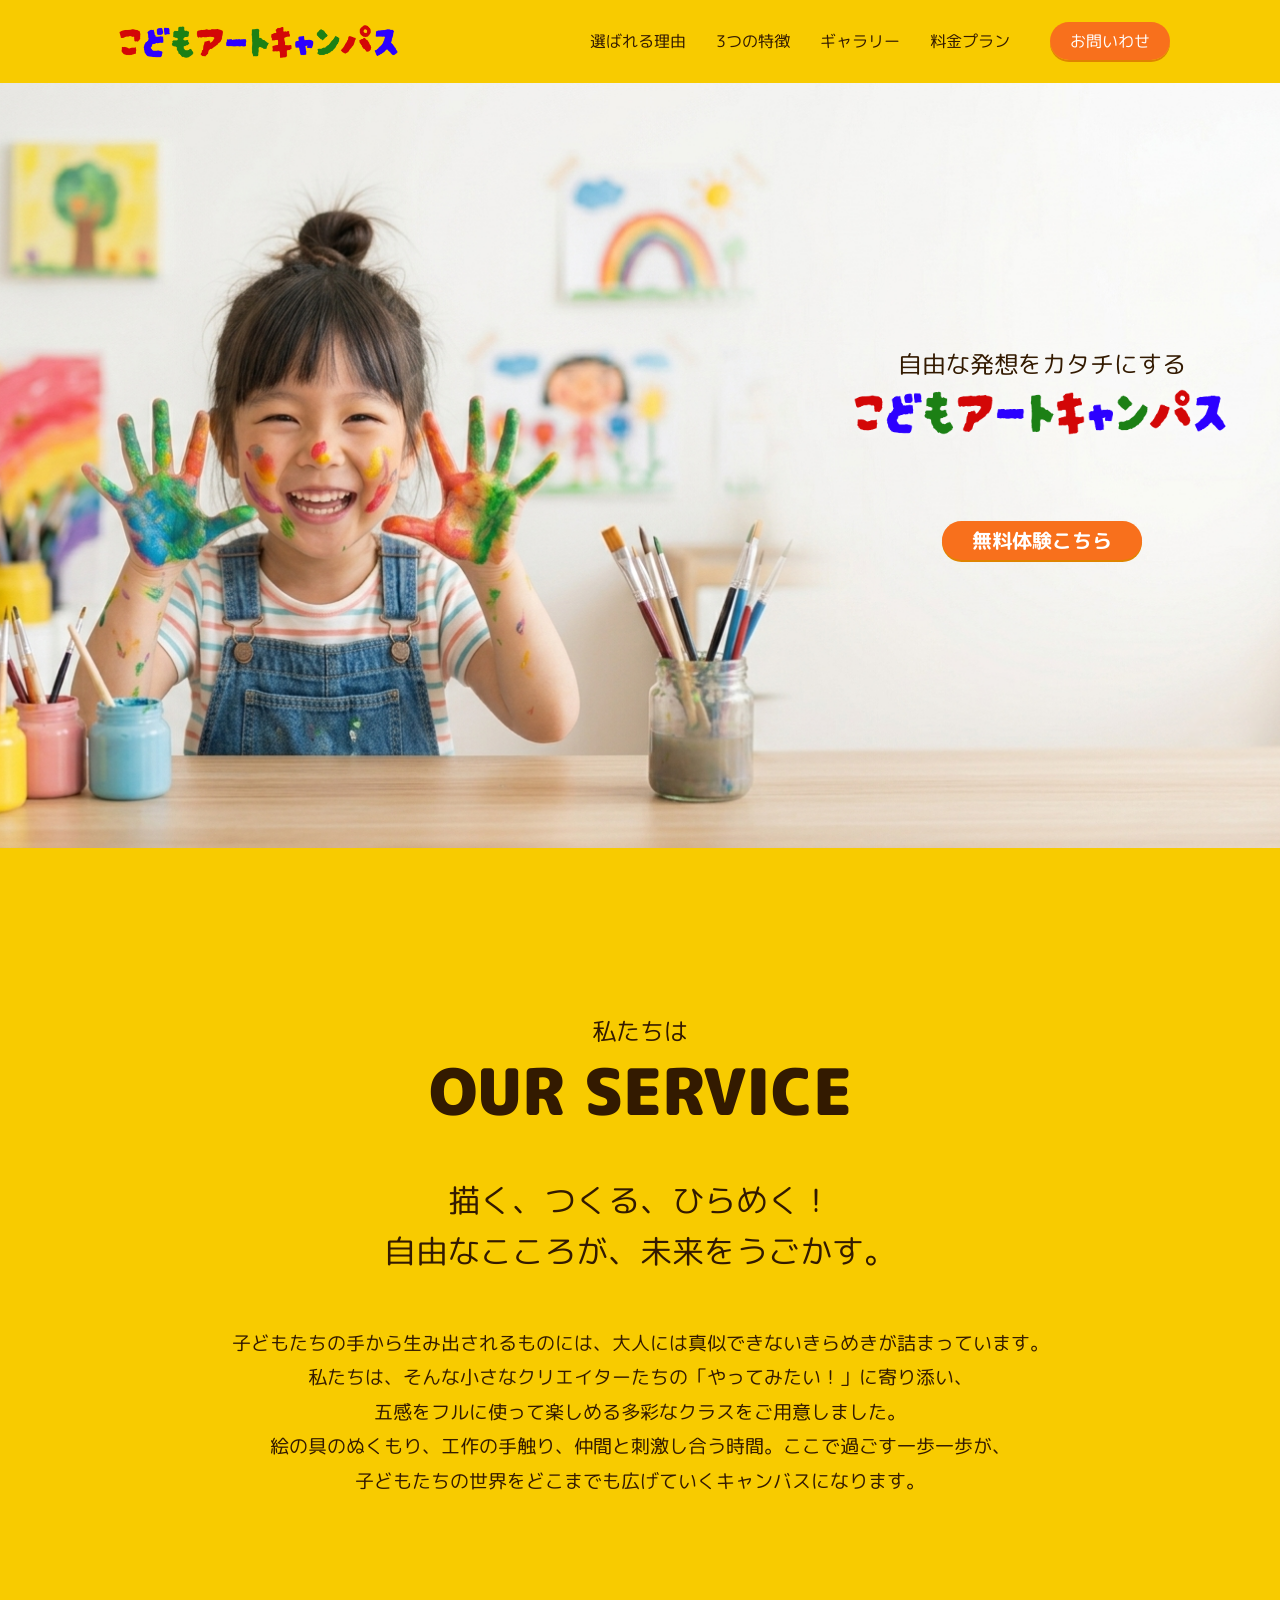
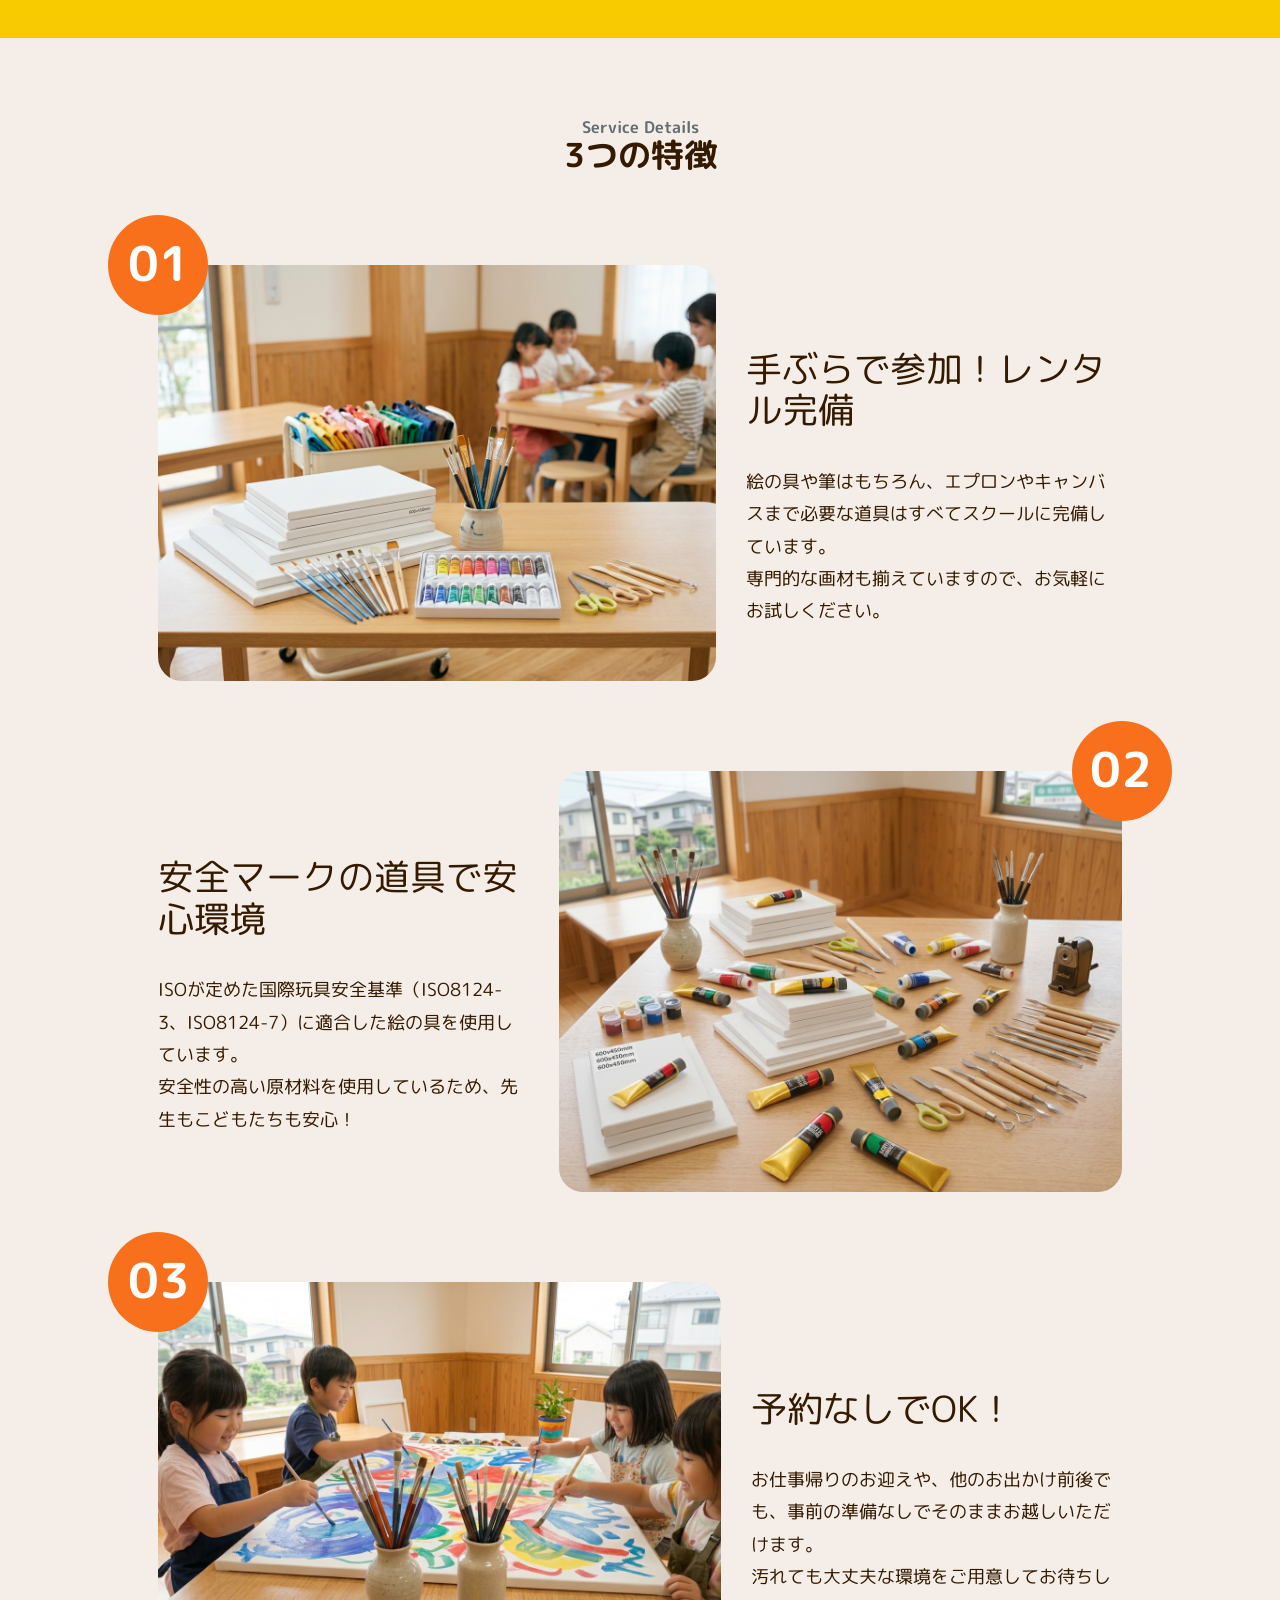
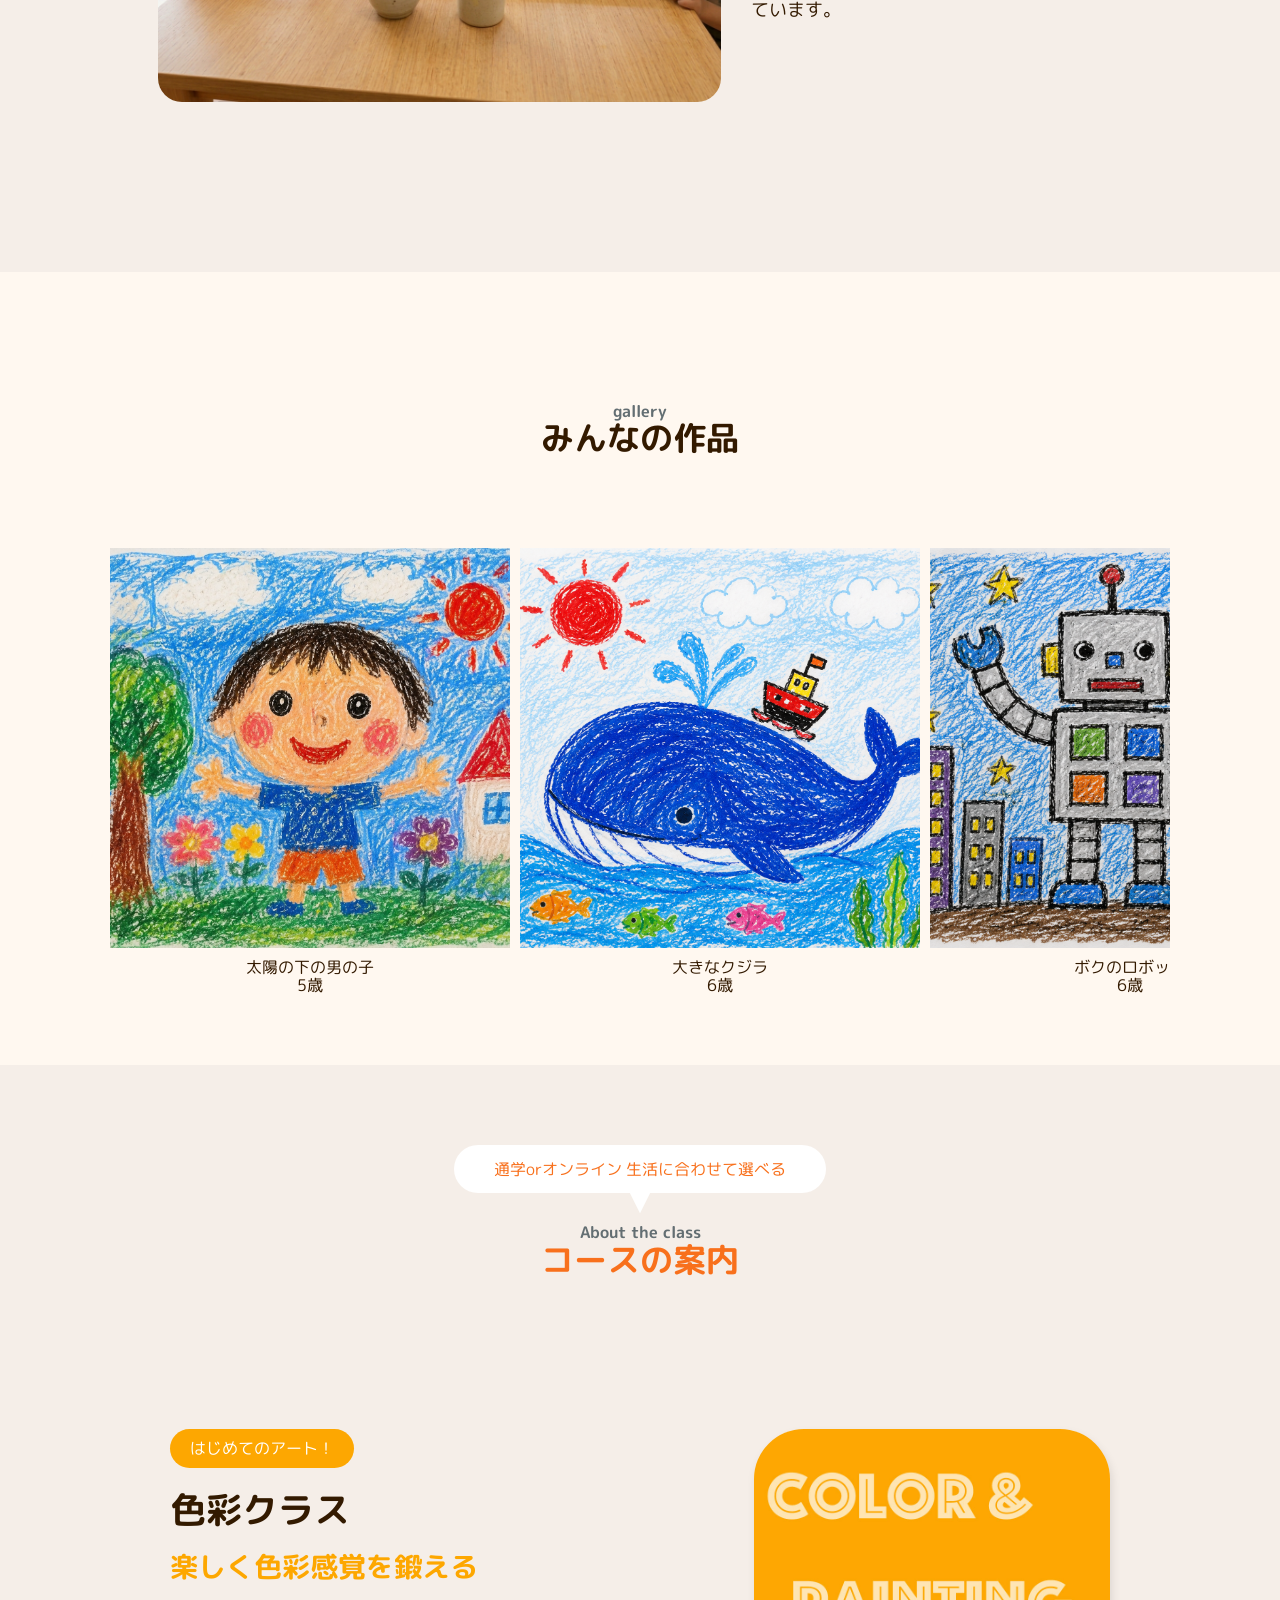
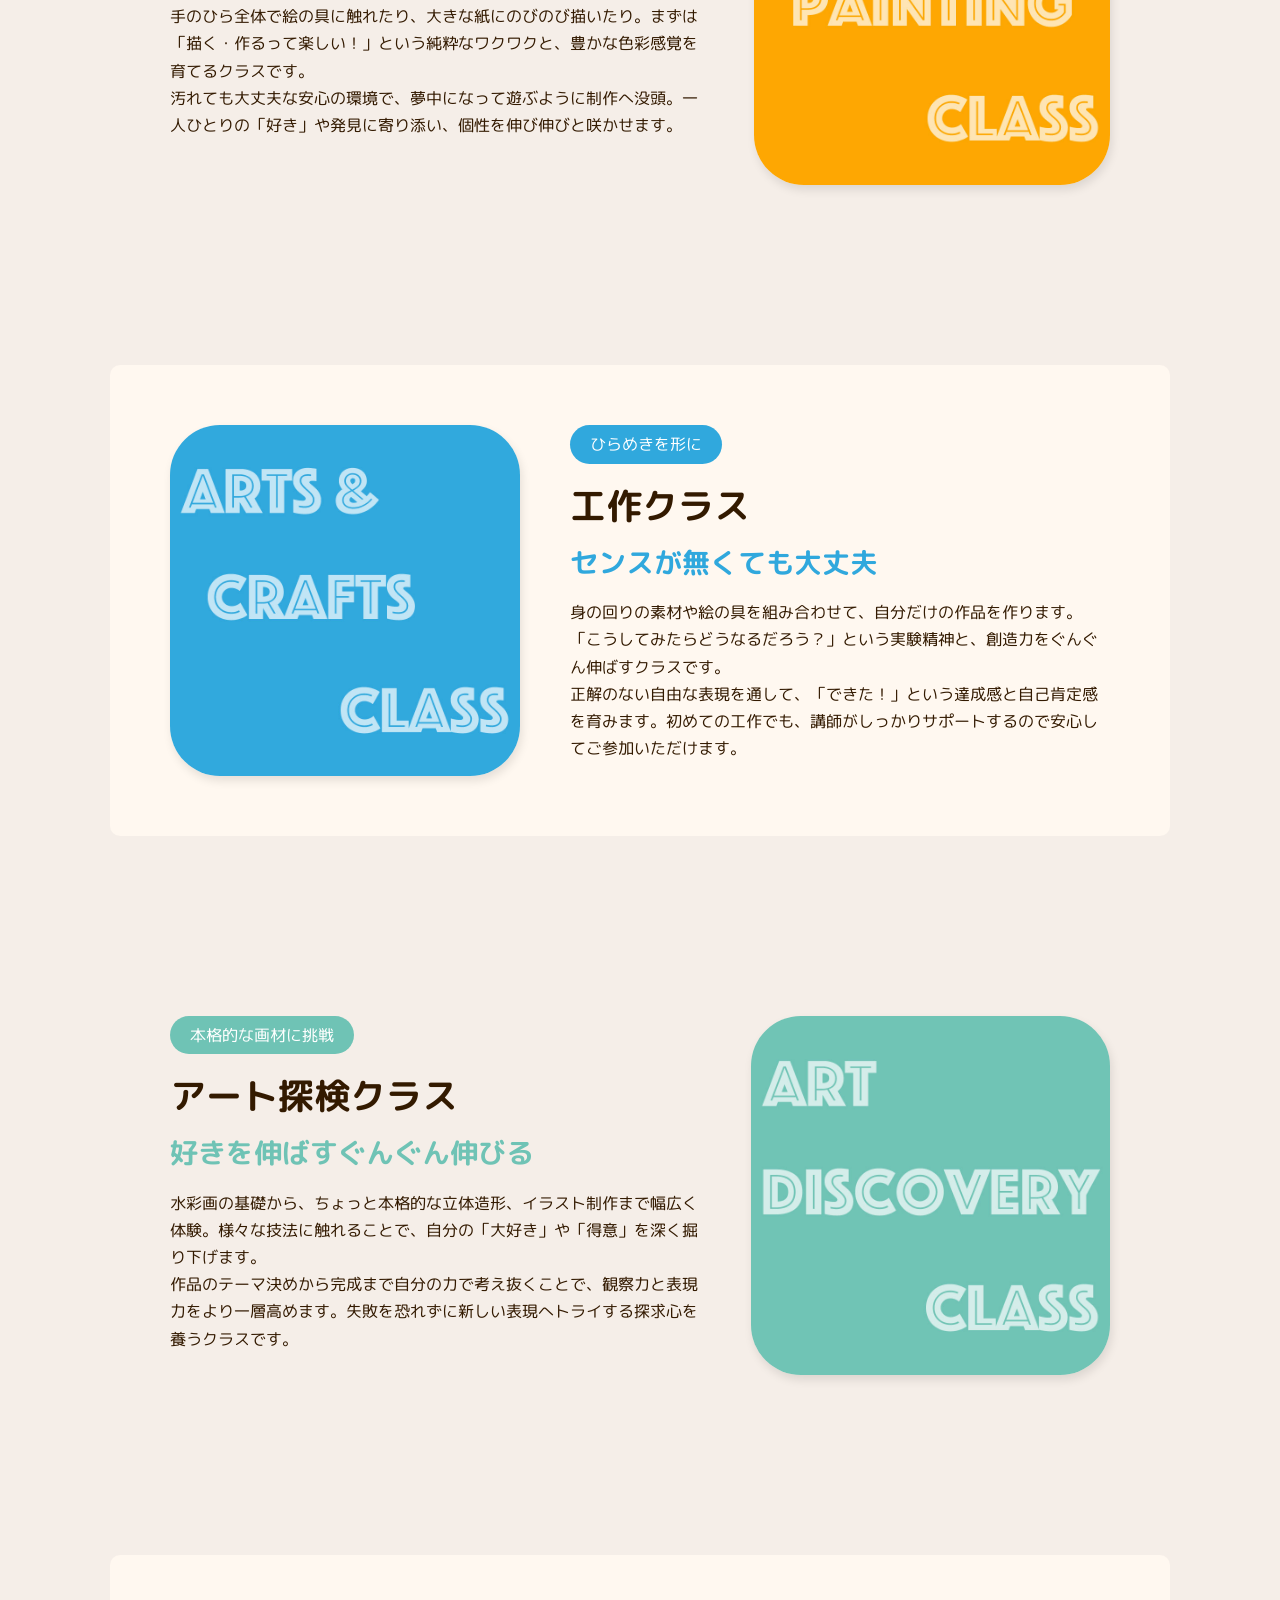
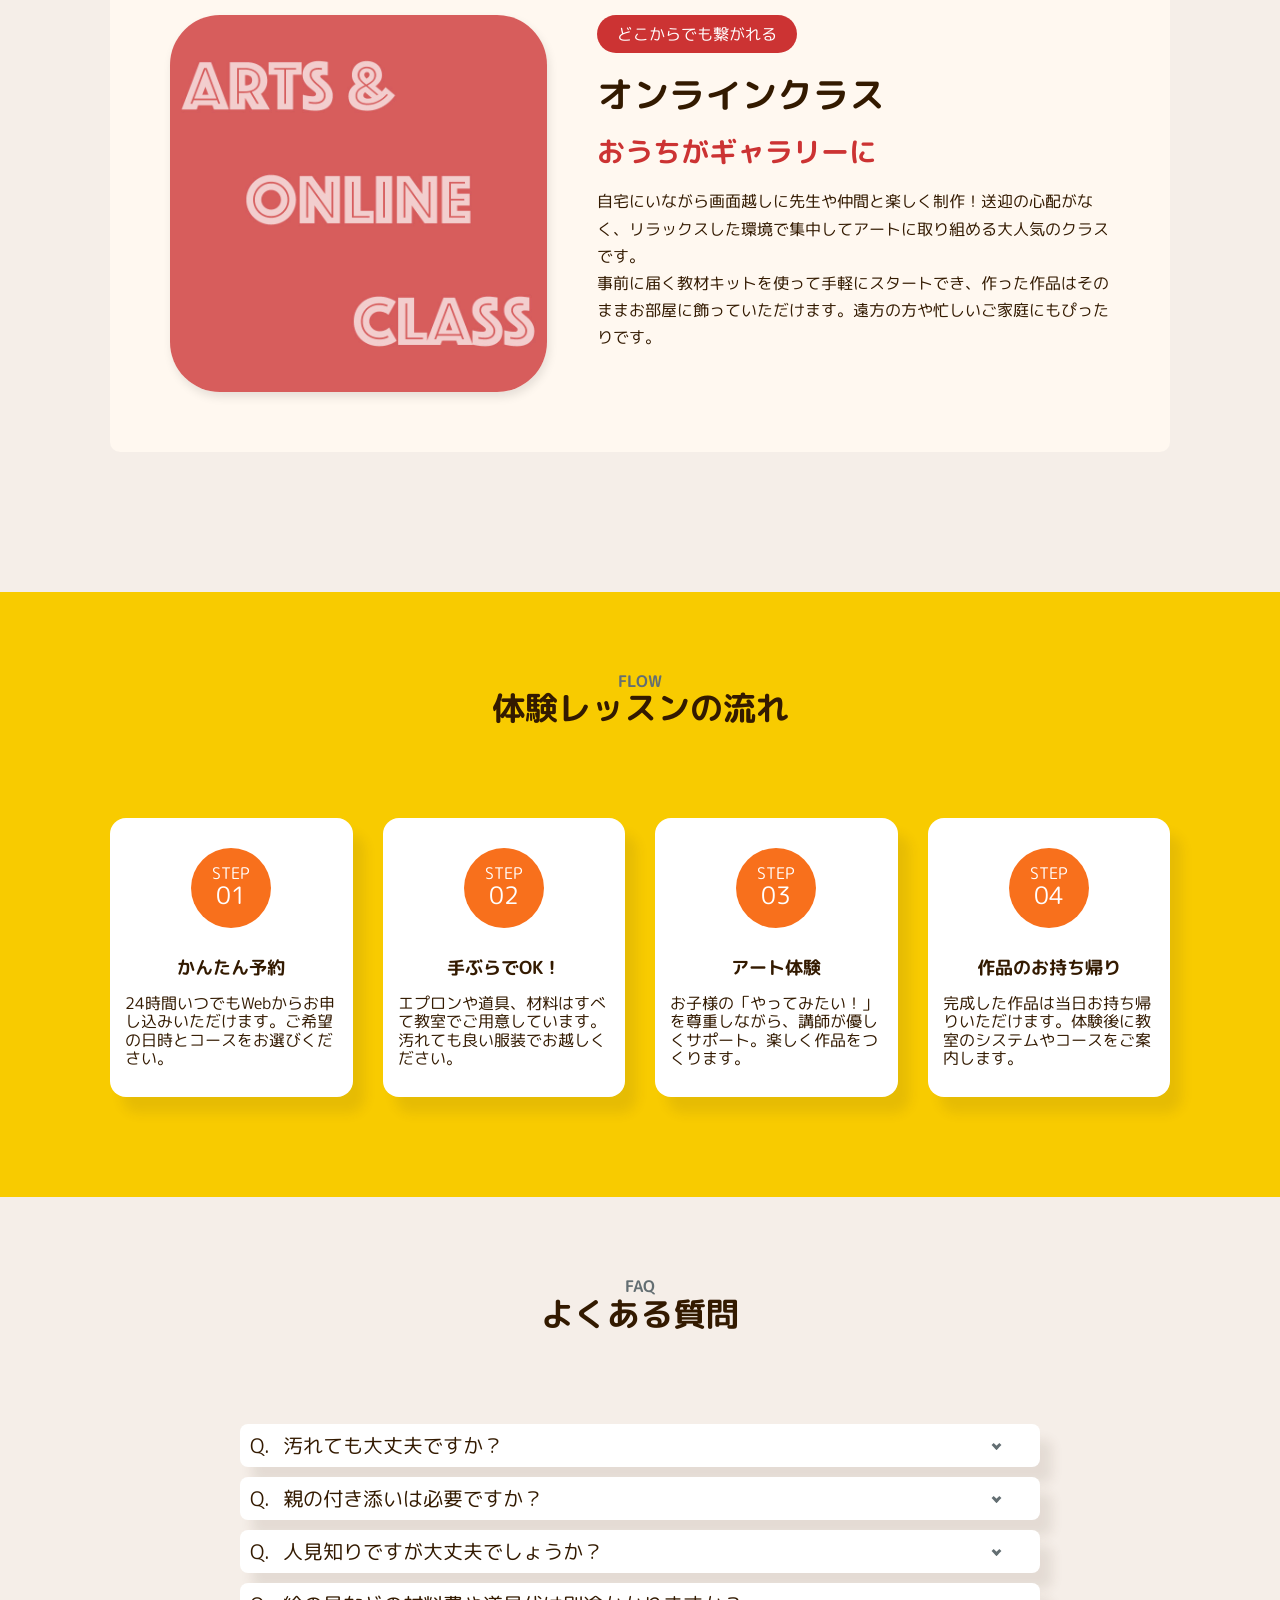
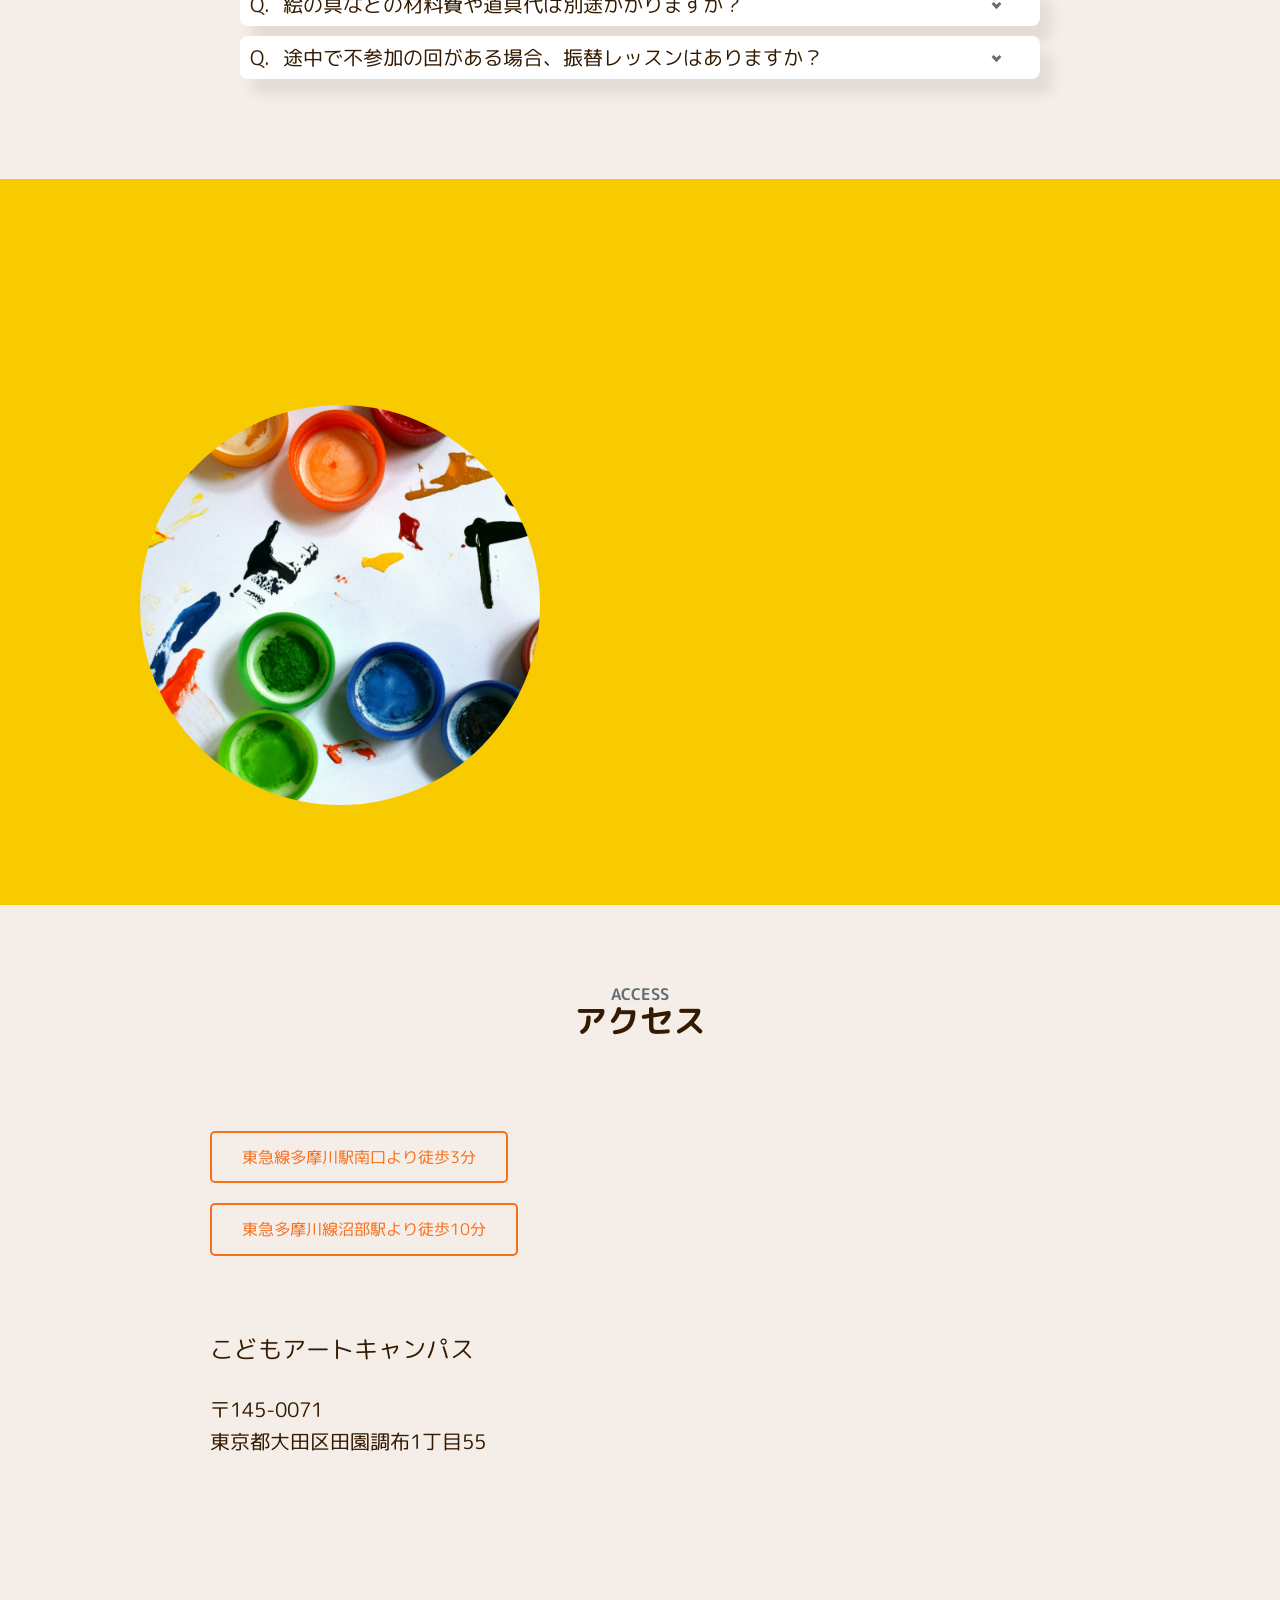
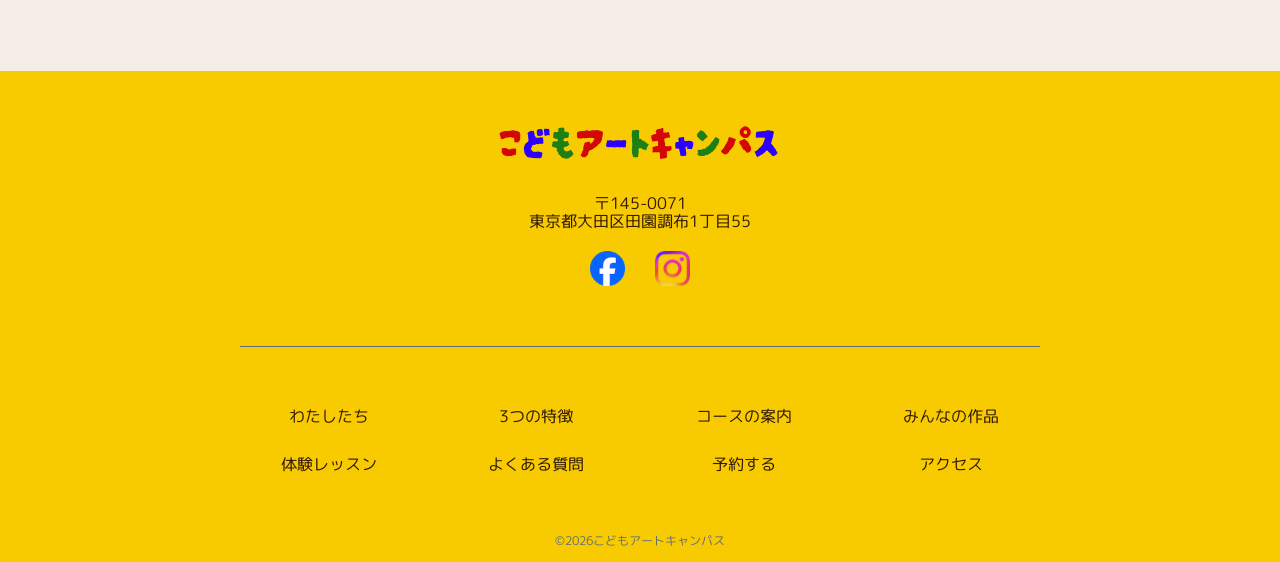
==== commit 76b2c276: "Add files via upload" ====
--- a/index.html
+++ b/index.html
@@ -500,7 +500,7 @@
             <div class="cta-img">
               <img src="./img/cta-img.jpg" alt="体験レッスン" loading="lazy" />
             </div>
-            <div class="cta-text-g">
+            <div class="cta-text-g fade-in">
               <div class="cta-title">わくわくのアート体験へ出かけよう</div>
               <p>
                 お子様の自由な発想とたくさんの笑顔に出会える、特別な体験レッスン。
@@ -523,7 +523,7 @@
             <span class="section-sub">ACCESS</span>
             <div class="section-title">アクセス</div>
           </div>
-          <div class="access-g">
+          <div class="access-g fade-in">
             <div class="access-list">
               <ul class="access-train">
                 <li class="train-list">東急線多摩川駅南口より徒歩3分</li>
@@ -611,25 +611,36 @@
         });
       });
 
-      // 監視対象の要素をすべて取得(ペイントとフェードイン)
-      const fadeInElements = document.querySelectorAll(".fade-in, .paint-bg");
+     // === STEP要素を左から順番に時間差で表示させる設定 ===
+      const flowItems = document.querySelectorAll(".flow-item");
+      flowItems.forEach((item, index) => {
+        // 1番目は0秒、2番目は0.15秒、3番目は0.3秒…というように遅延時間を計算して設定
+        item.style.transitionDelay = `${index * 0.15}s`;
+      });
+
+      // === 監視対象の要素をまとめる（フェードイン・ペイント・STEPアイテム） ===
+      const animateElements = document.querySelectorAll(".fade-in, .paint-bg, .flow-item");
+
       const observer = new IntersectionObserver(
         (entries) => {
           entries.forEach((entry) => {
-            // 画面内に入ったら .is-active クラスを付与
             if (entry.isIntersecting) {
+              // 画面内に入ったら .is-active を付与
               entry.target.classList.add("is-active");
             } else {
-              // 画面から出たとき：クラスを外して初期状態に戻す
+              // 画面から出たら外す（何度でも繰り返しアニメーションさせる場合）
               entry.target.classList.remove("is-active");
             }
           });
         },
         {
-          // 画面の下から10%入った位置で発火（タイミング調整用）
-          rootMargin: "0px 0px -10% 0px",
-        },
+          rootMargin: "0px 0px -10% 0px", // 画面下から10%入った位置で発火
+        }
       );
+
+      // すべての要素の監視をスタート
+      animateElements.forEach((el) => observer.observe(el));
+      
       // 各要素の監視を開始
       fadeInElements.forEach((el) => observer.observe(el));
 
--- a/css/style.css
+++ b/css/style.css
@@ -333,7 +333,7 @@
   transform: scale(0) rotate(15deg);
 }
 
-/* JSで .is-active がついたらアニメーション再生！ */
+/* JSで .is-active がついたら再生 */
 .paint-bg.is-active {
   opacity: 1;
   transform: scale(1) rotate(15deg);
@@ -810,6 +810,14 @@
   /* padding-top: 1.875rem; */
   text-align: center;
   box-shadow: 12px 16px 12px rgba(78, 56, 39, 0.1);
+  opacity: 0;
+  transform: translateY(30px);
+  transition: opacity .4s ease, transform .4s ease;
+}
+
+.flow-item.is-active {
+  opacity: 1;
+  transform: translateY(0);
 }
 
 .flow-step {
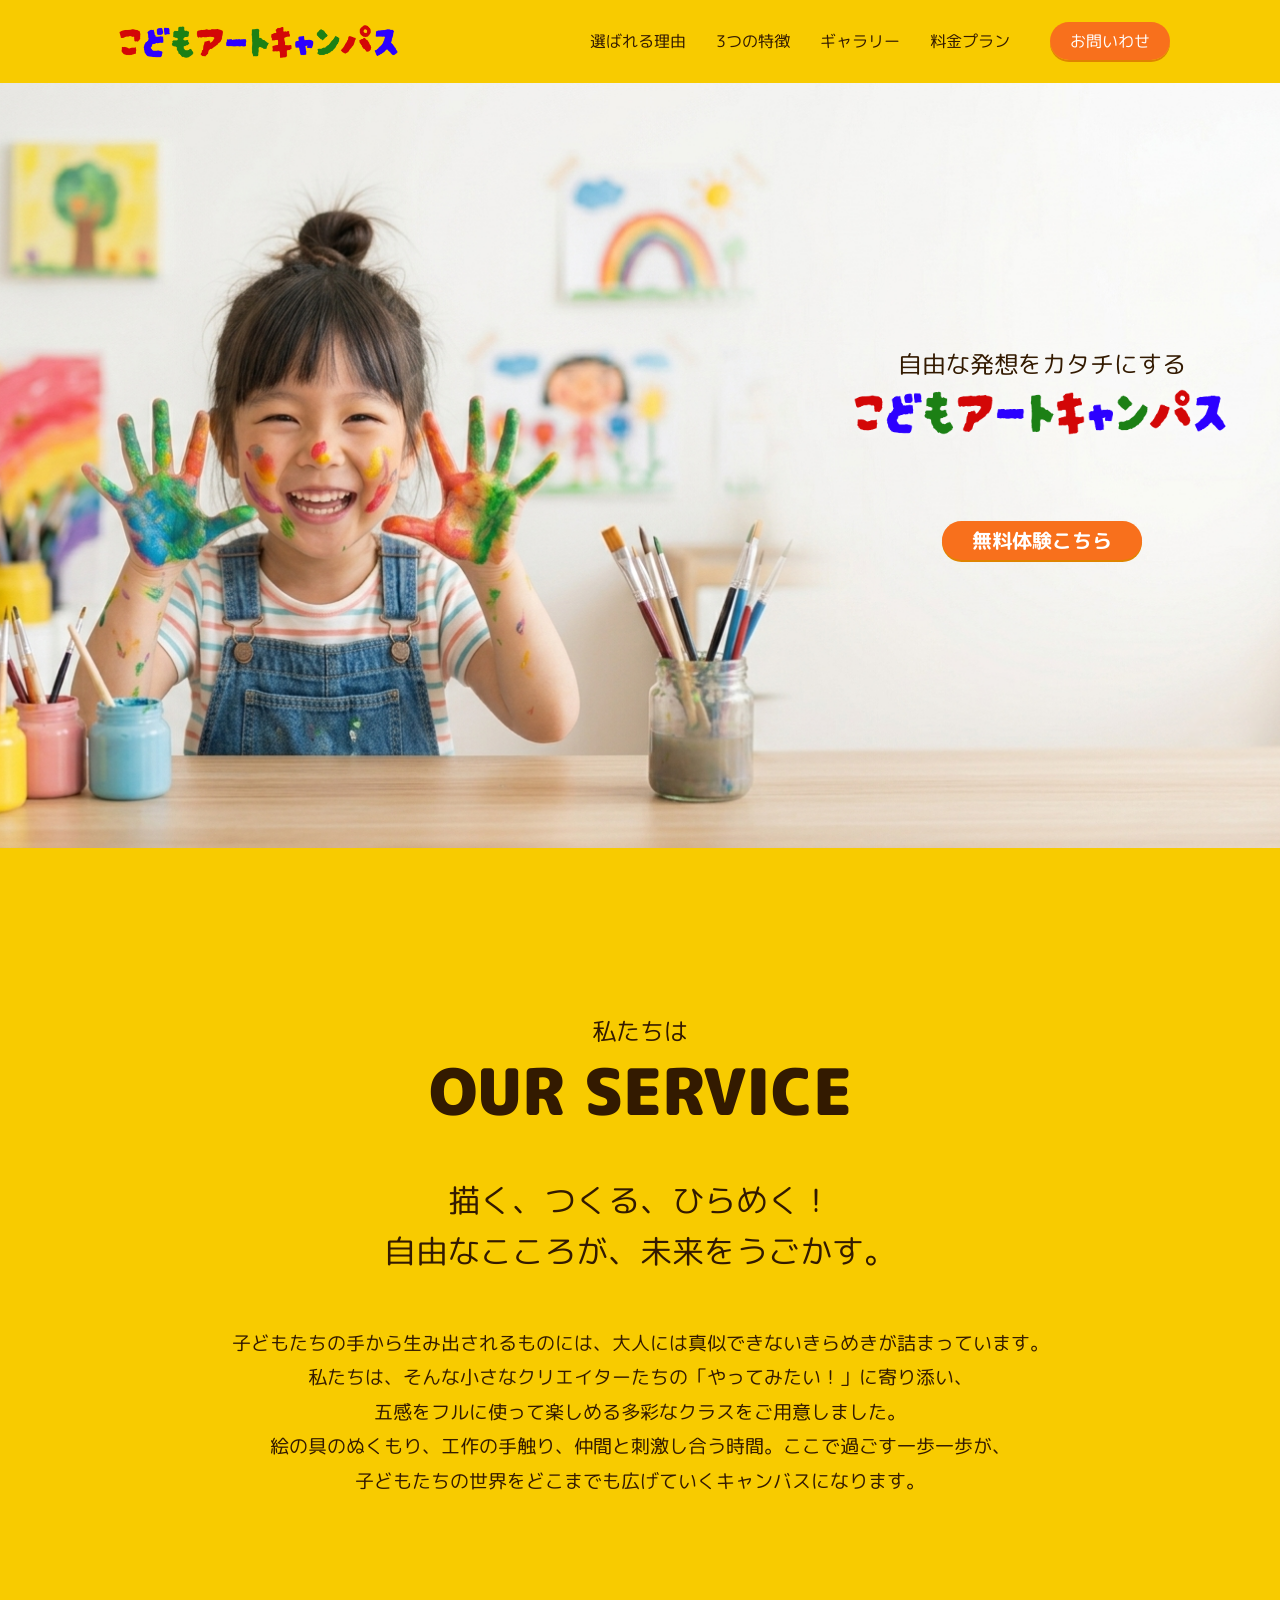
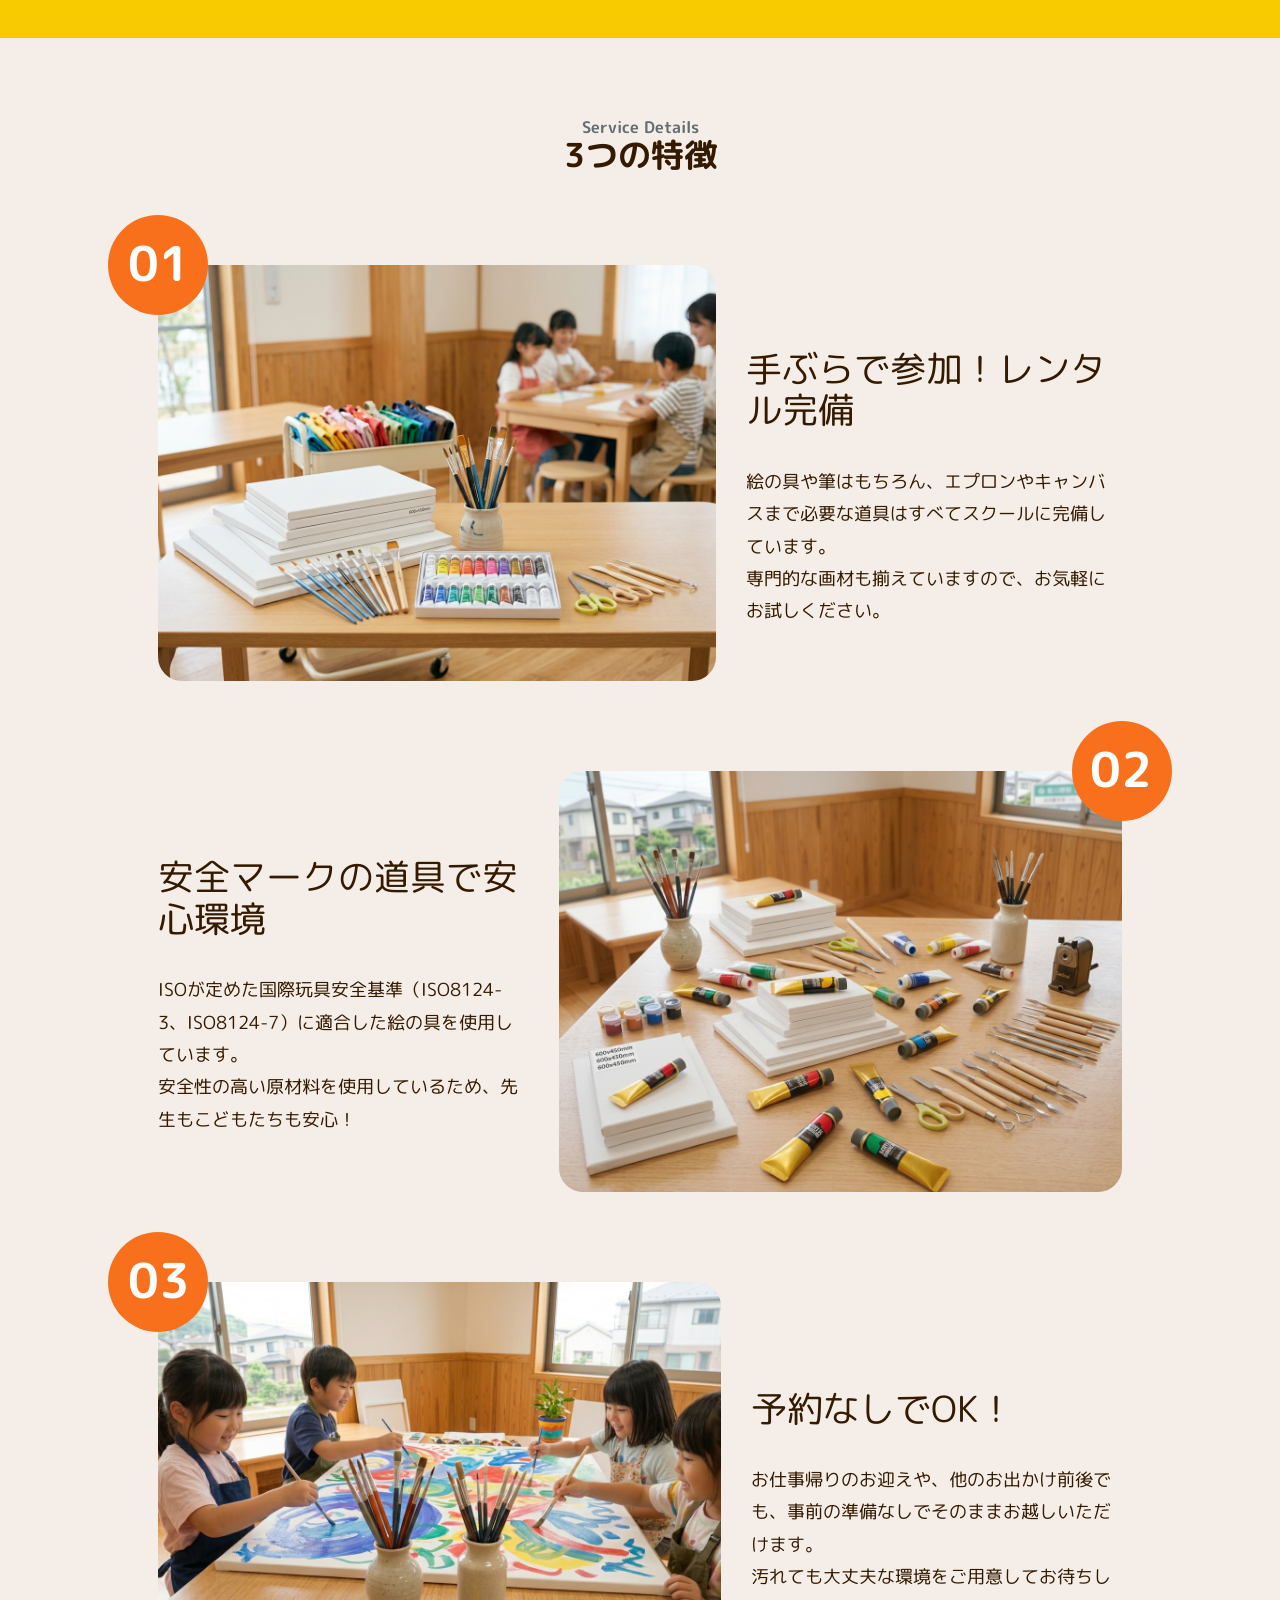
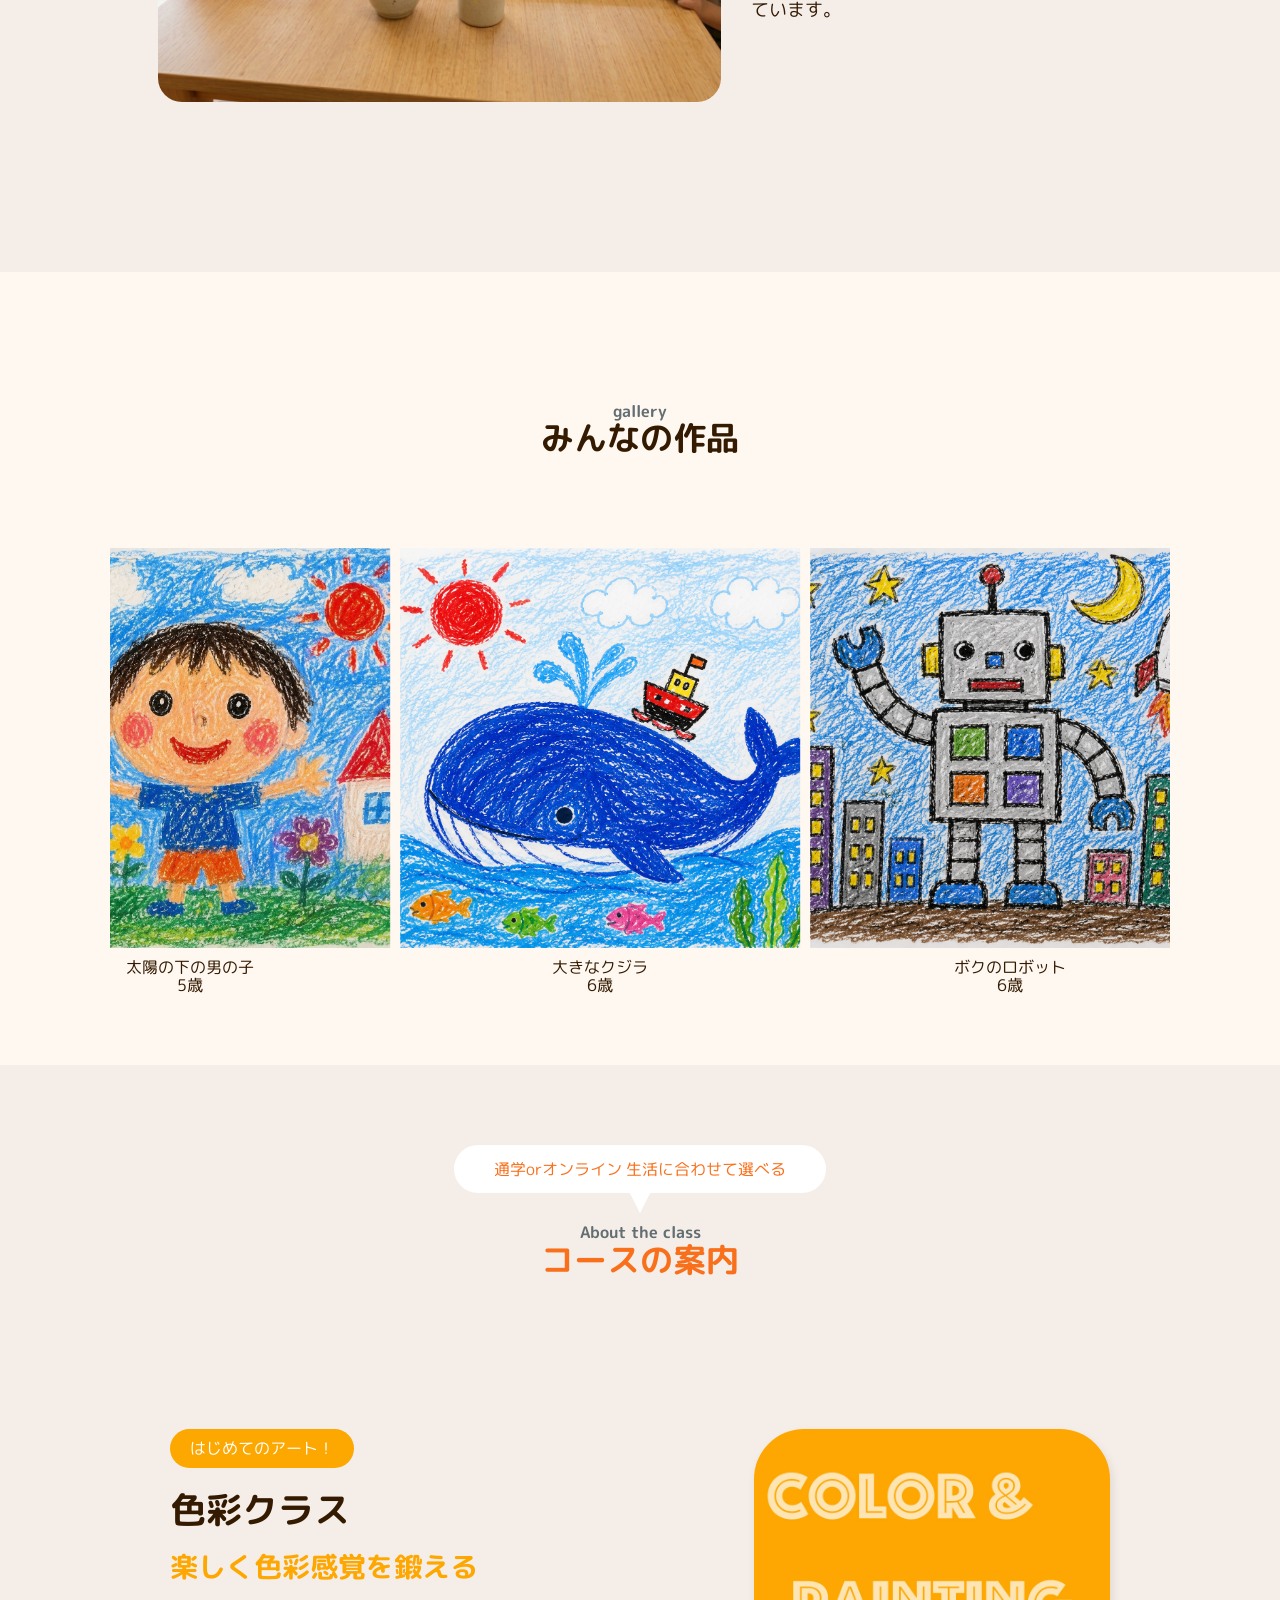
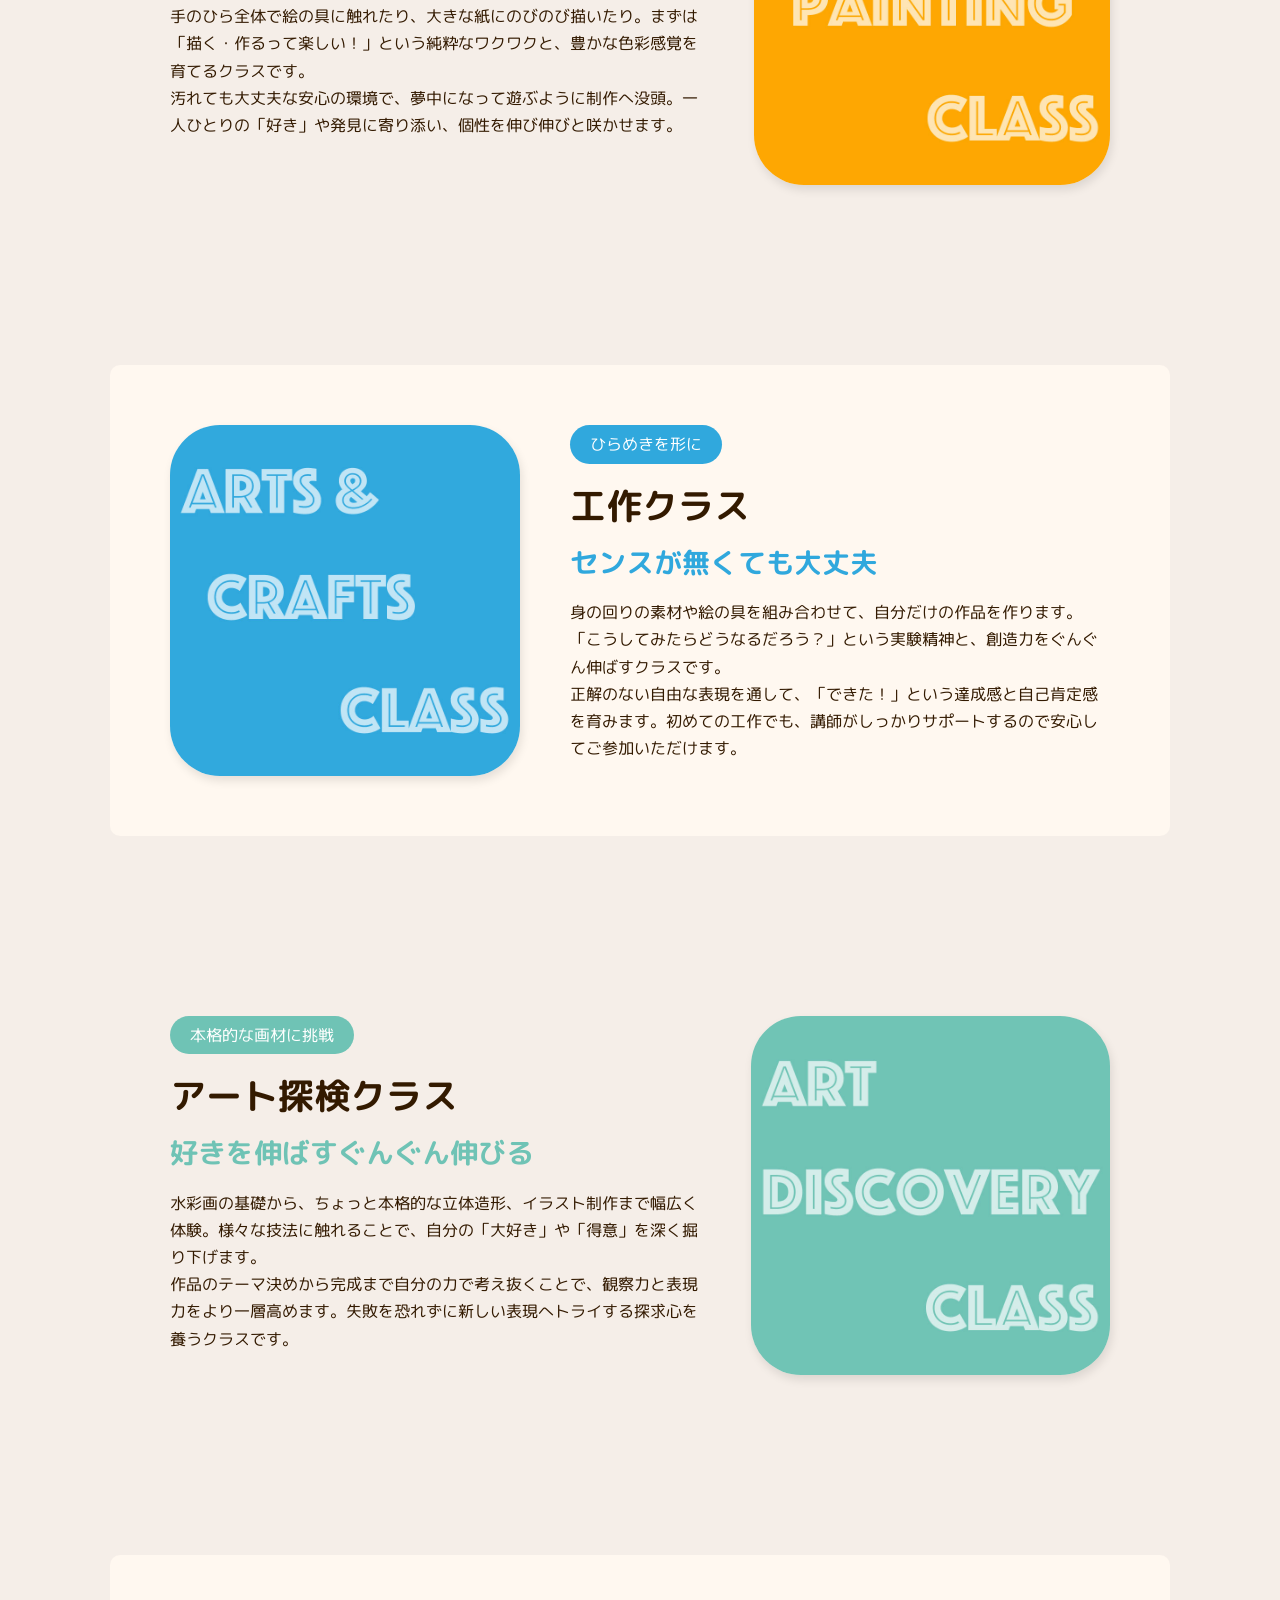
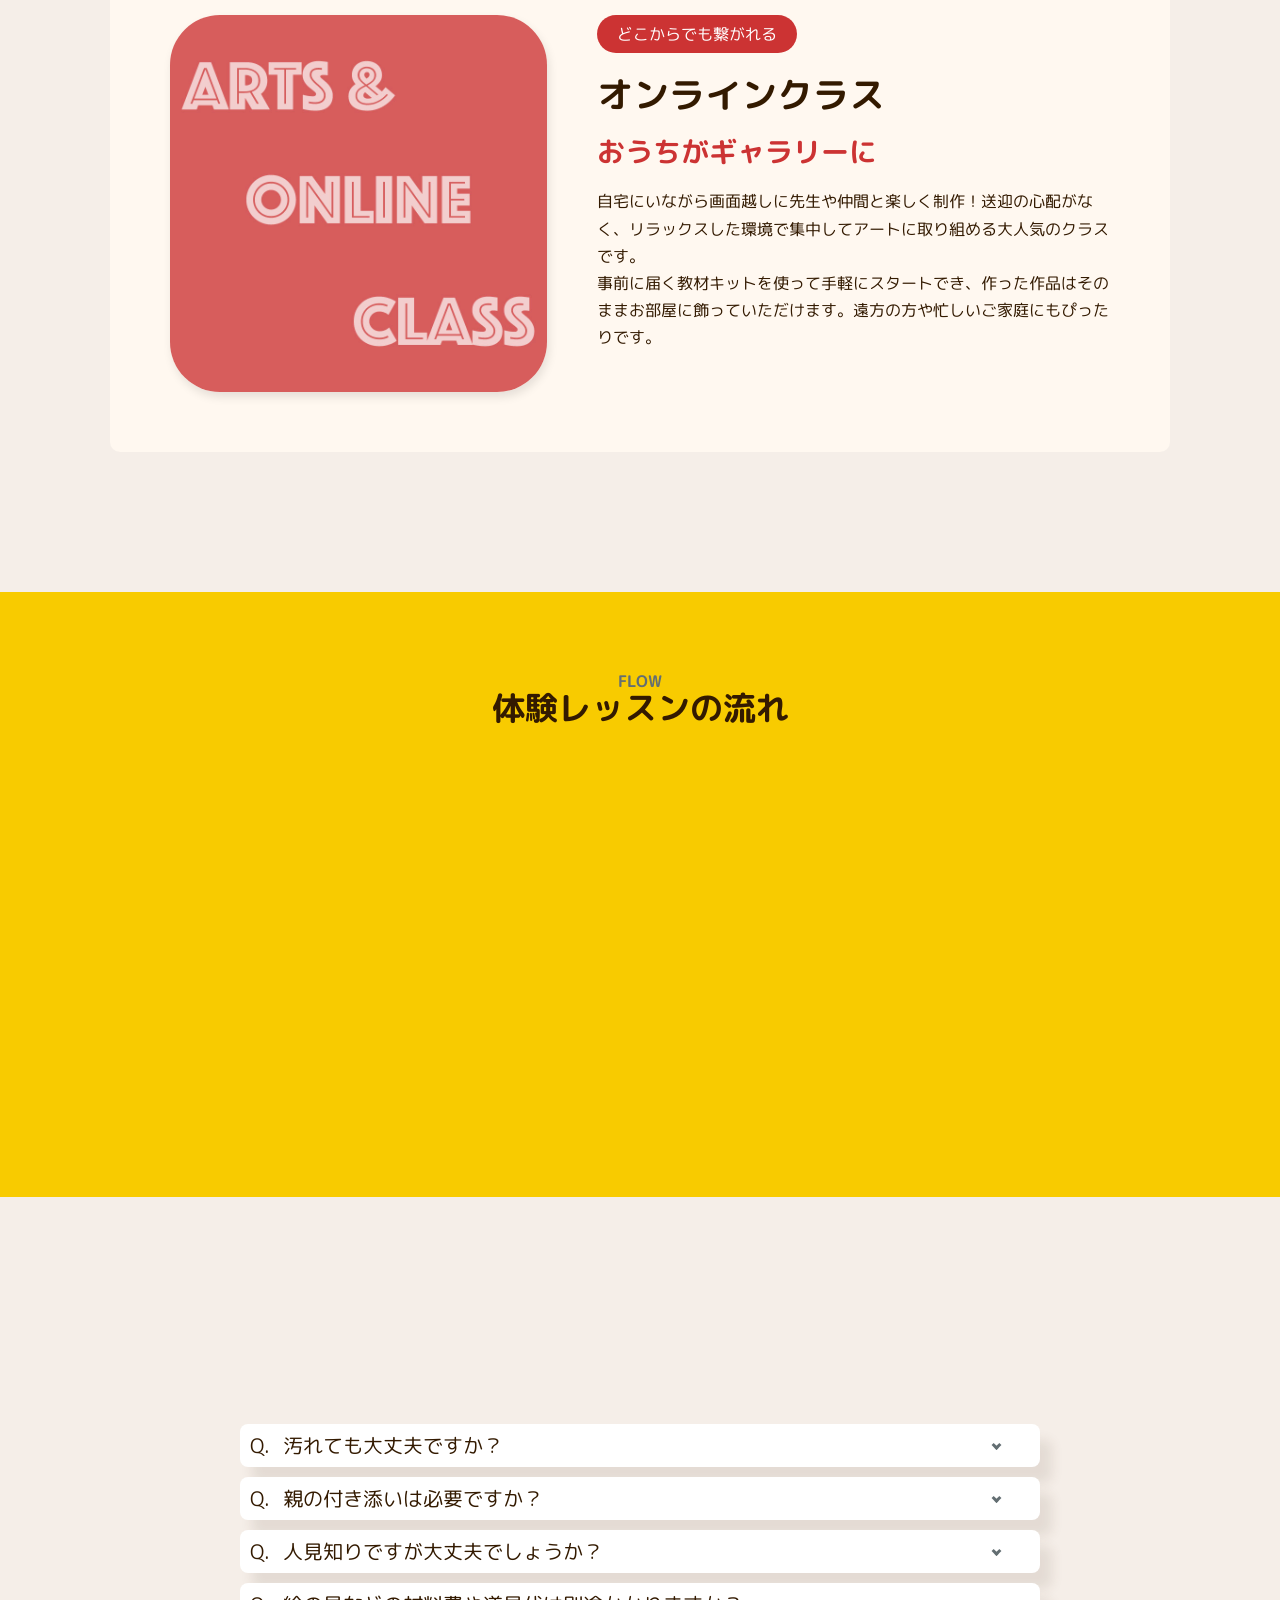
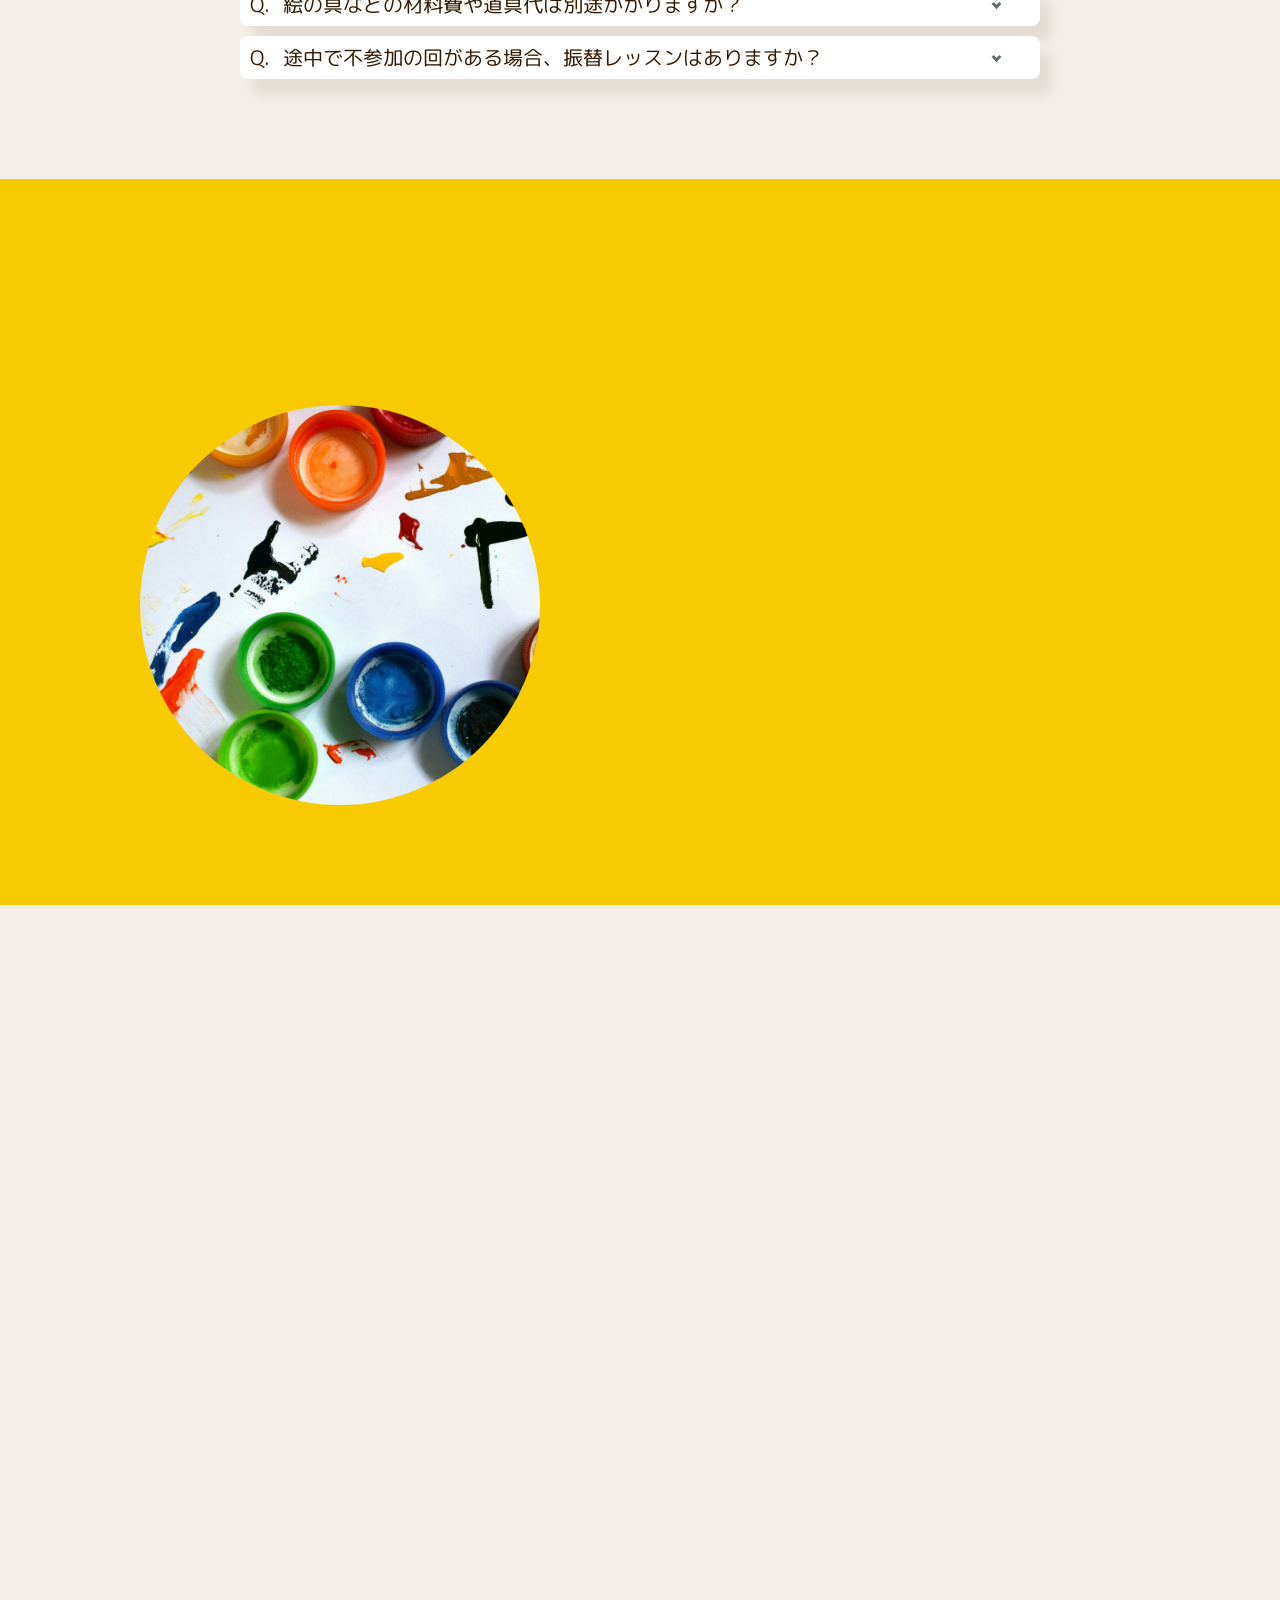
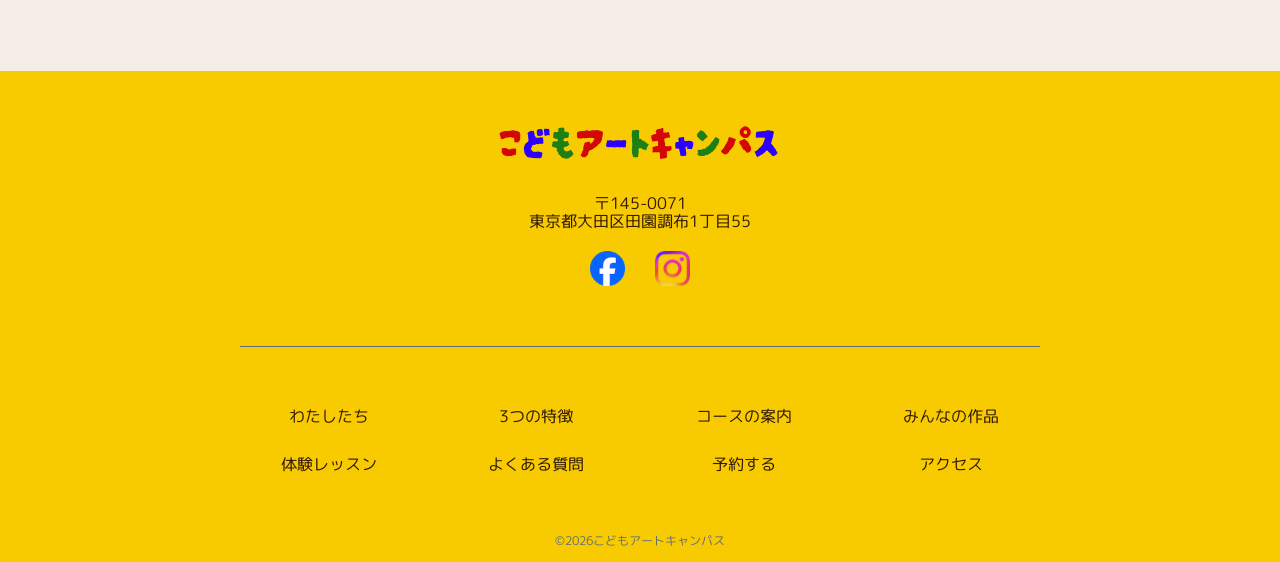
==== commit 74c3fc2e: "Add files via upload" ====
--- a/index.html
+++ b/index.html
@@ -594,65 +594,65 @@
       </footer>
       <!-- ここまでfooter ---------------------------->
     </main>
-    <script src="./js/swiper-bundle.min.js"></script>
-    <script src="swiper-bundle.min.js"></script>
-    <!-- ハンバーガーメニュー -->
     <script>
+// 1. ハンバーガーメニュー
       const btn = document.querySelector(".hamburger-btn");
       const menu = document.querySelector(".header-menu");
-      btn.addEventListener("click", function () {
-        btn.classList.toggle("is-open");
-        menu.classList.toggle("is-open");
-      });
+      if (btn && menu) {
+        btn.addEventListener("click", function () {
+          btn.classList.toggle("is-open");
+          menu.classList.toggle("is-open");
+        });
+      }
+
+      // 2. FAQアコーディオン
       document.querySelectorAll(".faq-question").forEach((button) => {
         button.addEventListener("click", () => {
           const faqItem = button.closest(".faq-item");
-          faqItem.classList.toggle("is-open");
+          if (faqItem) {
+            faqItem.classList.toggle("is-open");
+          }
         });
       });
 
-     // === STEP要素を左から順番に時間差で表示させる設定 ===
+      // 3. STEP要素を左から順番に時間差で表示させる設定
       const flowItems = document.querySelectorAll(".flow-item");
       flowItems.forEach((item, index) => {
-        // 1番目は0秒、2番目は0.15秒、3番目は0.3秒…というように遅延時間を計算して設定
         item.style.transitionDelay = `${index * 0.15}s`;
       });
 
-      // === 監視対象の要素をまとめる（フェードイン・ペイント・STEPアイテム） ===
-      const animateElements = document.querySelectorAll(".fade-in, .paint-bg, .flow-item");
+      // 4. 監視対象の要素を定義（ここでしっかり変数を作っています！）
+      const fadeInElements = document.querySelectorAll(".fade-in, .paint-bg, .flow-item");
 
       const observer = new IntersectionObserver(
         (entries) => {
           entries.forEach((entry) => {
             if (entry.isIntersecting) {
-              // 画面内に入ったら .is-active を付与
               entry.target.classList.add("is-active");
             } else {
-              // 画面から出たら外す（何度でも繰り返しアニメーションさせる場合）
               entry.target.classList.remove("is-active");
             }
           });
         },
         {
-          rootMargin: "0px 0px -10% 0px", // 画面下から10%入った位置で発火
+          rootMargin: "0px 0px -10% 0px",
         }
       );
 
-      // すべての要素の監視をスタート
-      animateElements.forEach((el) => observer.observe(el));
-      
-      // 各要素の監視を開始
+      // 定義した要素たちの監視をスタート
       fadeInElements.forEach((el) => observer.observe(el));
 
+      // 5. カルーセル（GSAP）
       const initCarousel = () => {
         const lists = gsap.utils.toArray(".loop-track");
-
-        const loop = gsap.to(lists, {
-          xPercent: -100,
-          ease: "none",
-          duration: 30,
-          repeat: -1,
-        });
+        if (lists.length > 0) {
+          gsap.to(lists, {
+            xPercent: -100,
+            ease: "none",
+            duration: 30,
+            repeat: -1,
+          });
+        }
       };
 
       document.addEventListener("DOMContentLoaded", initCarousel);
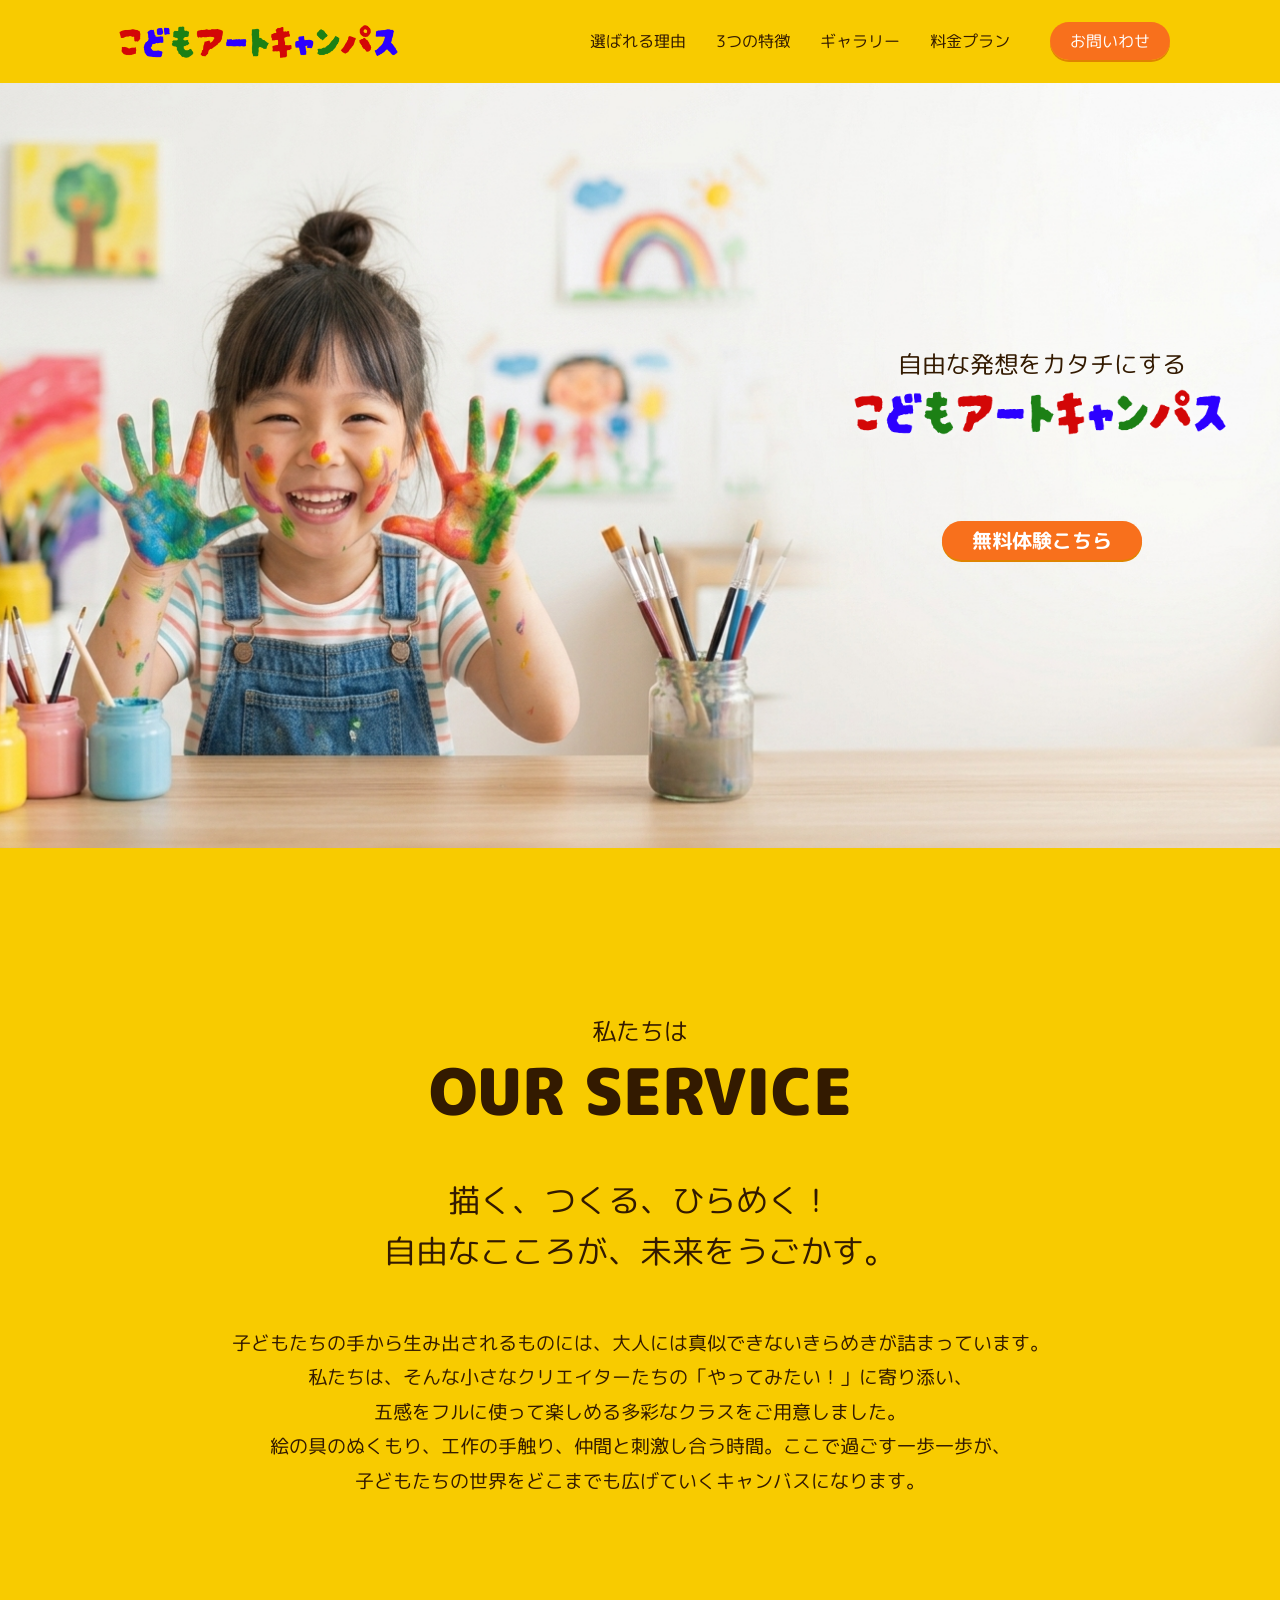
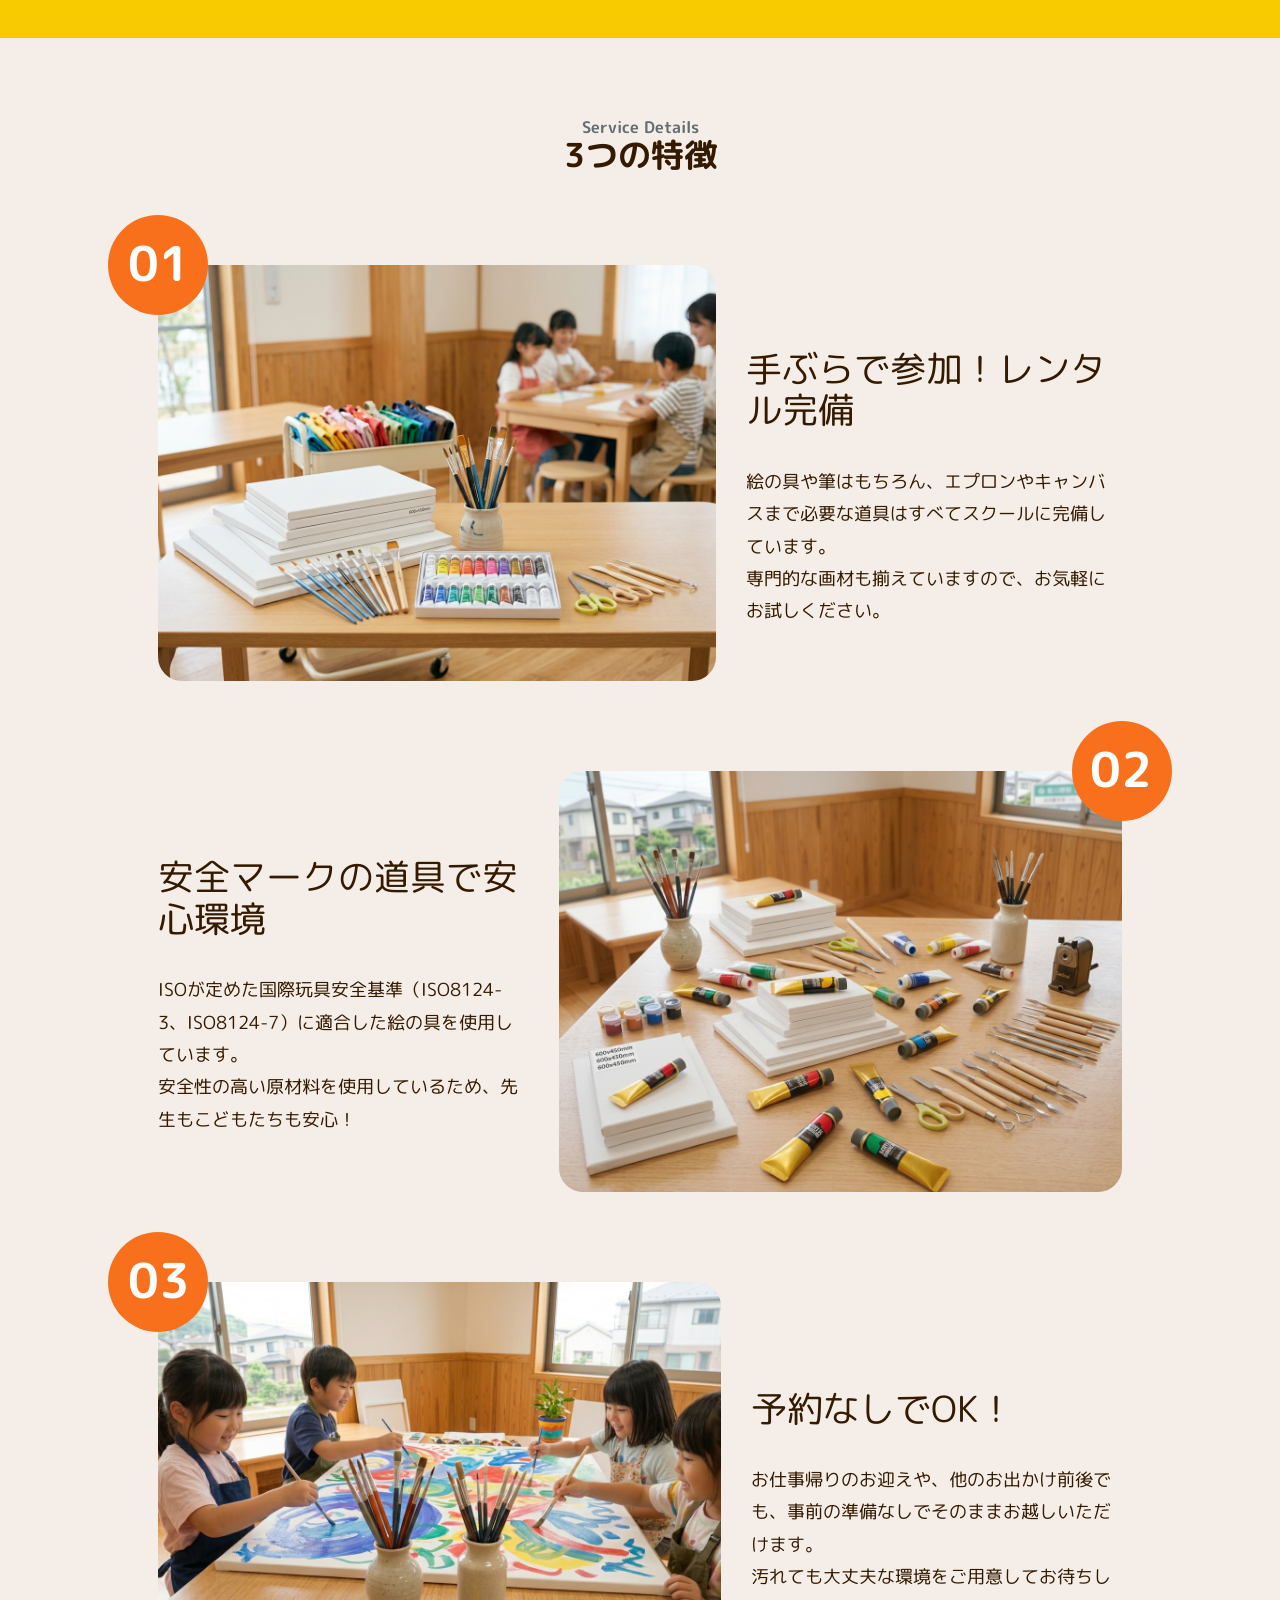
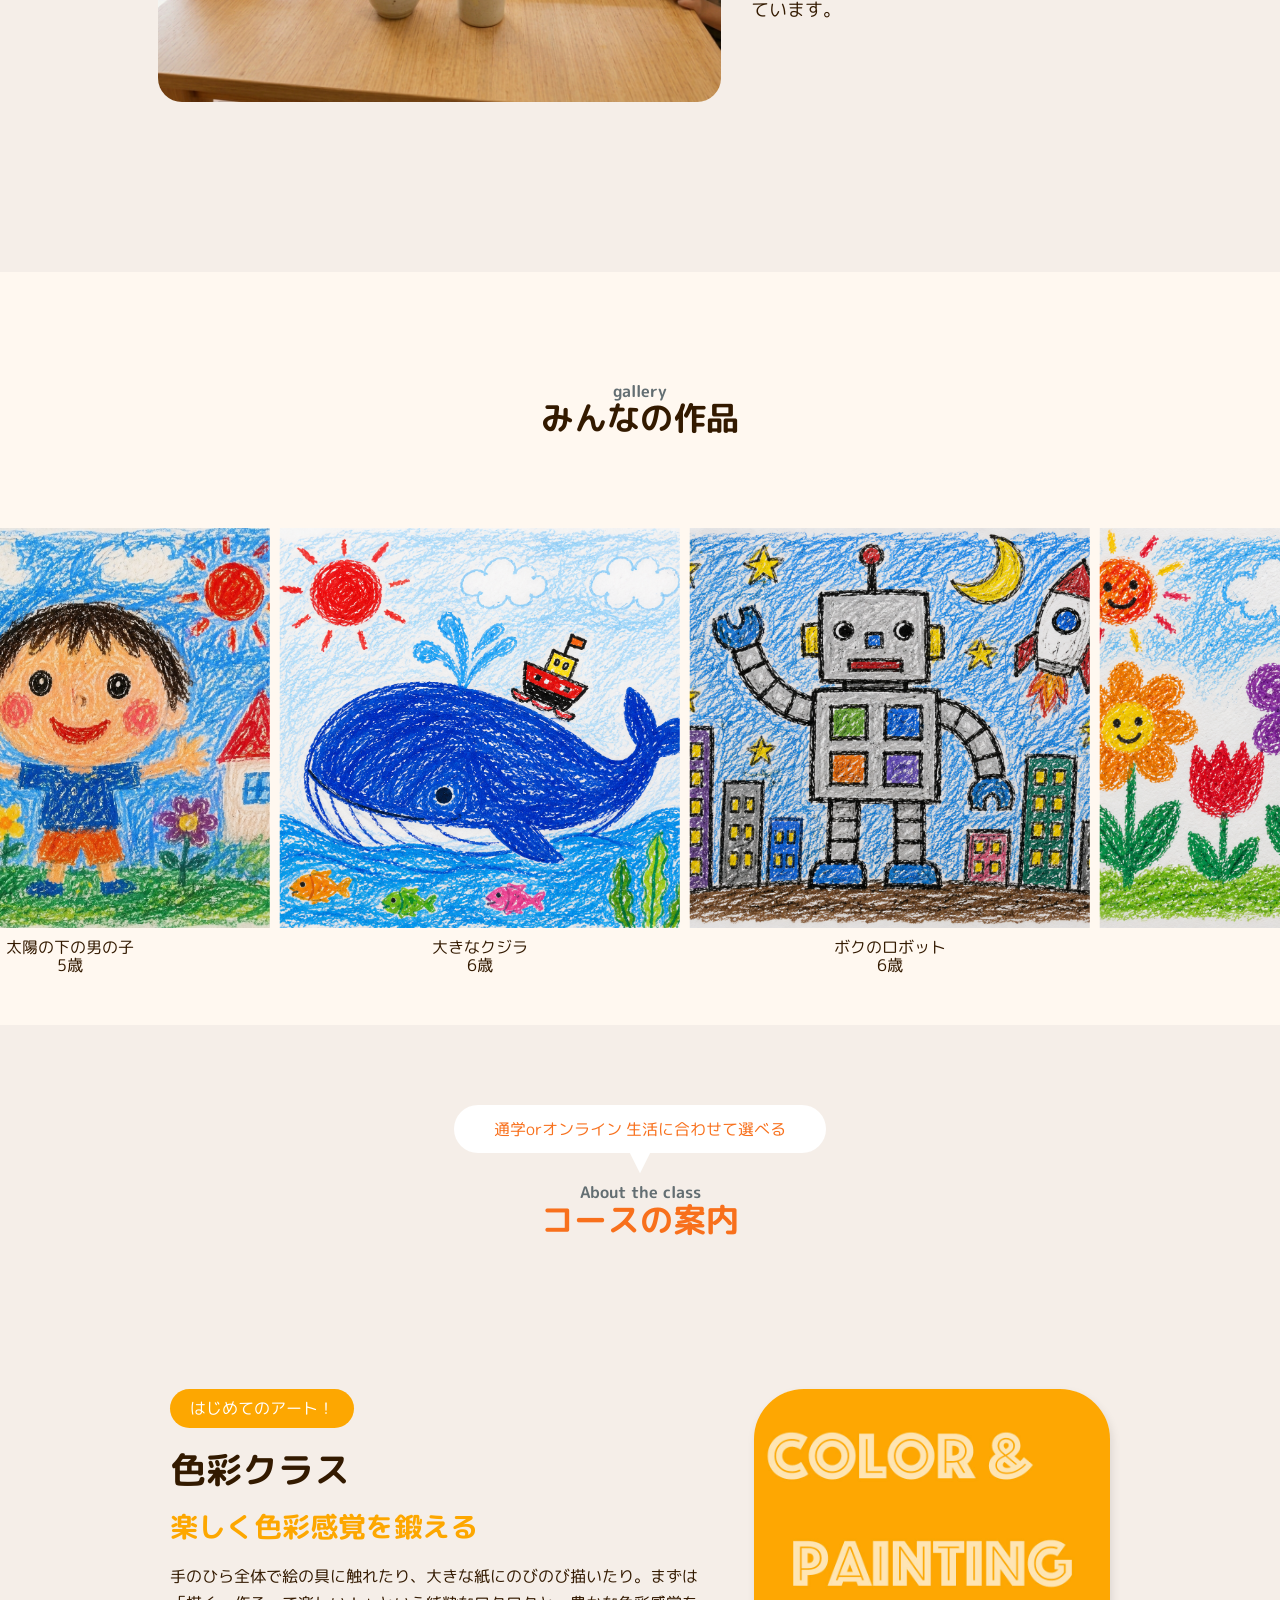
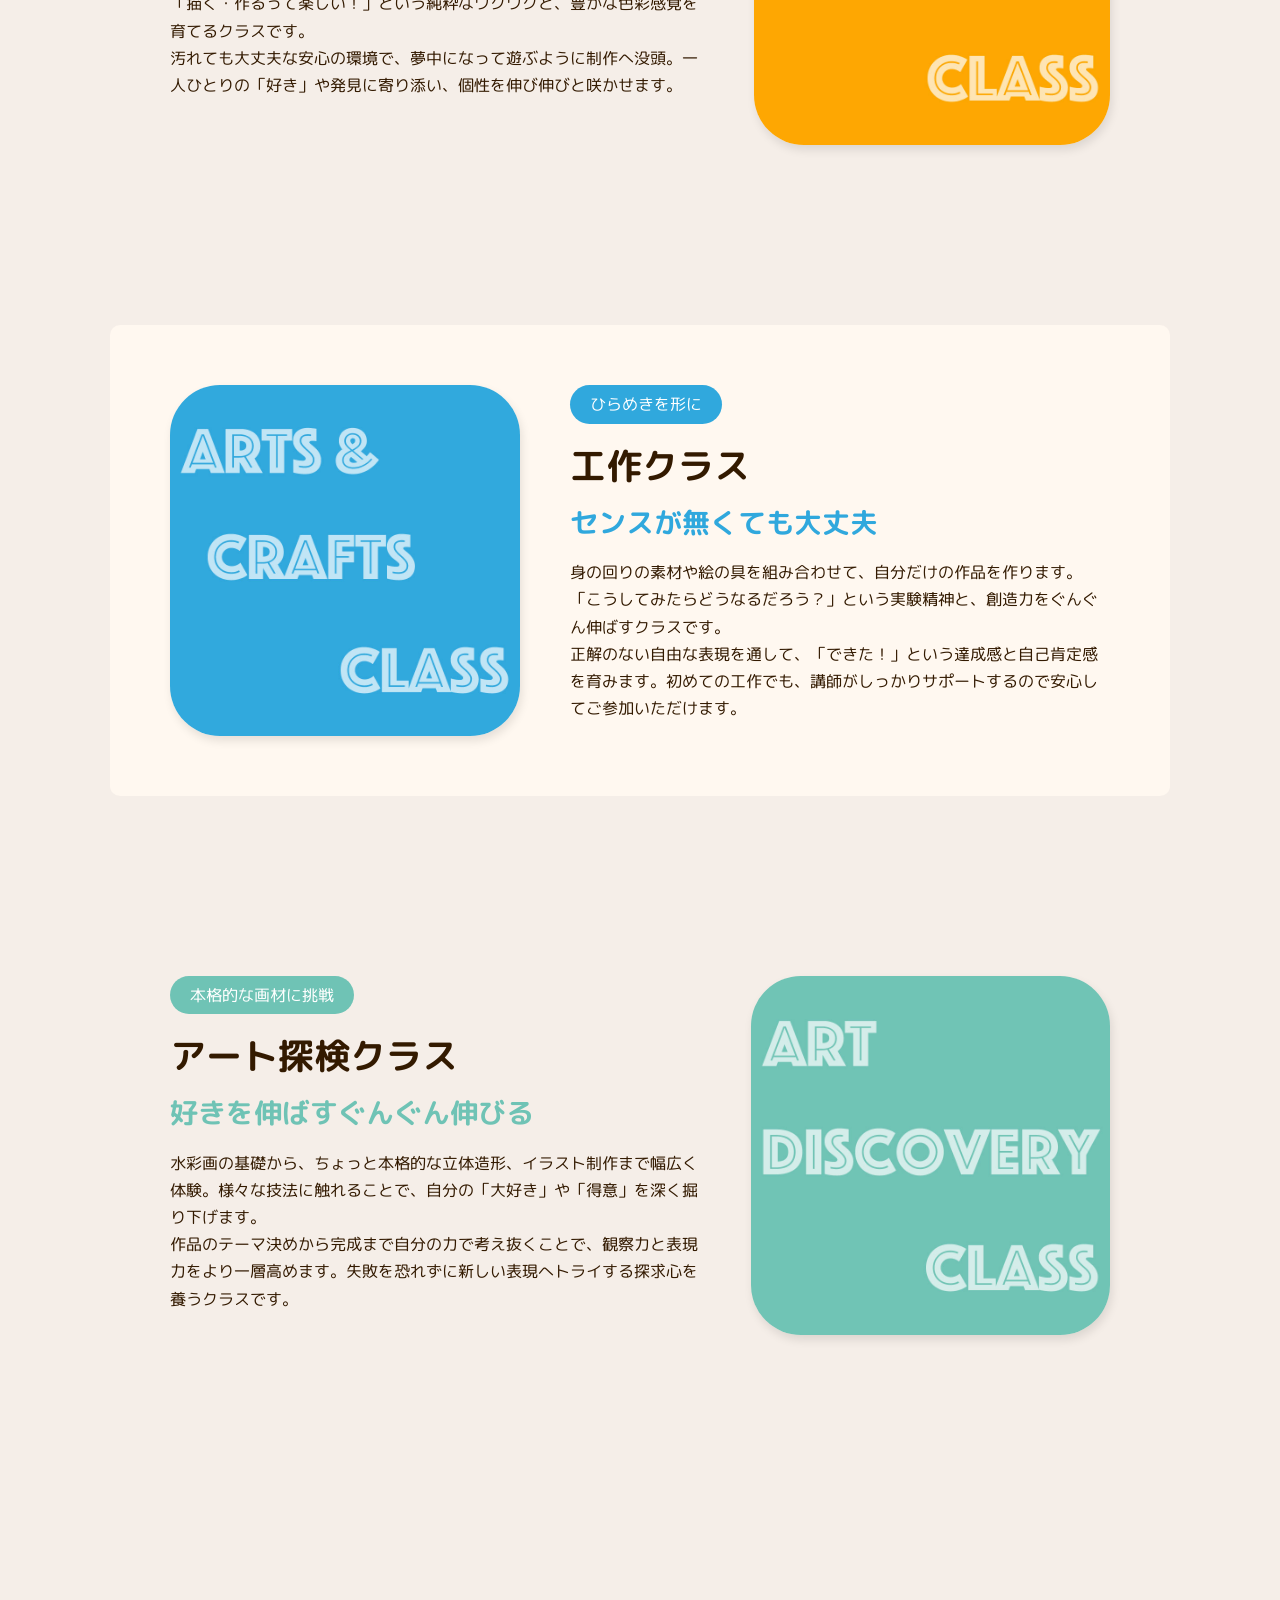
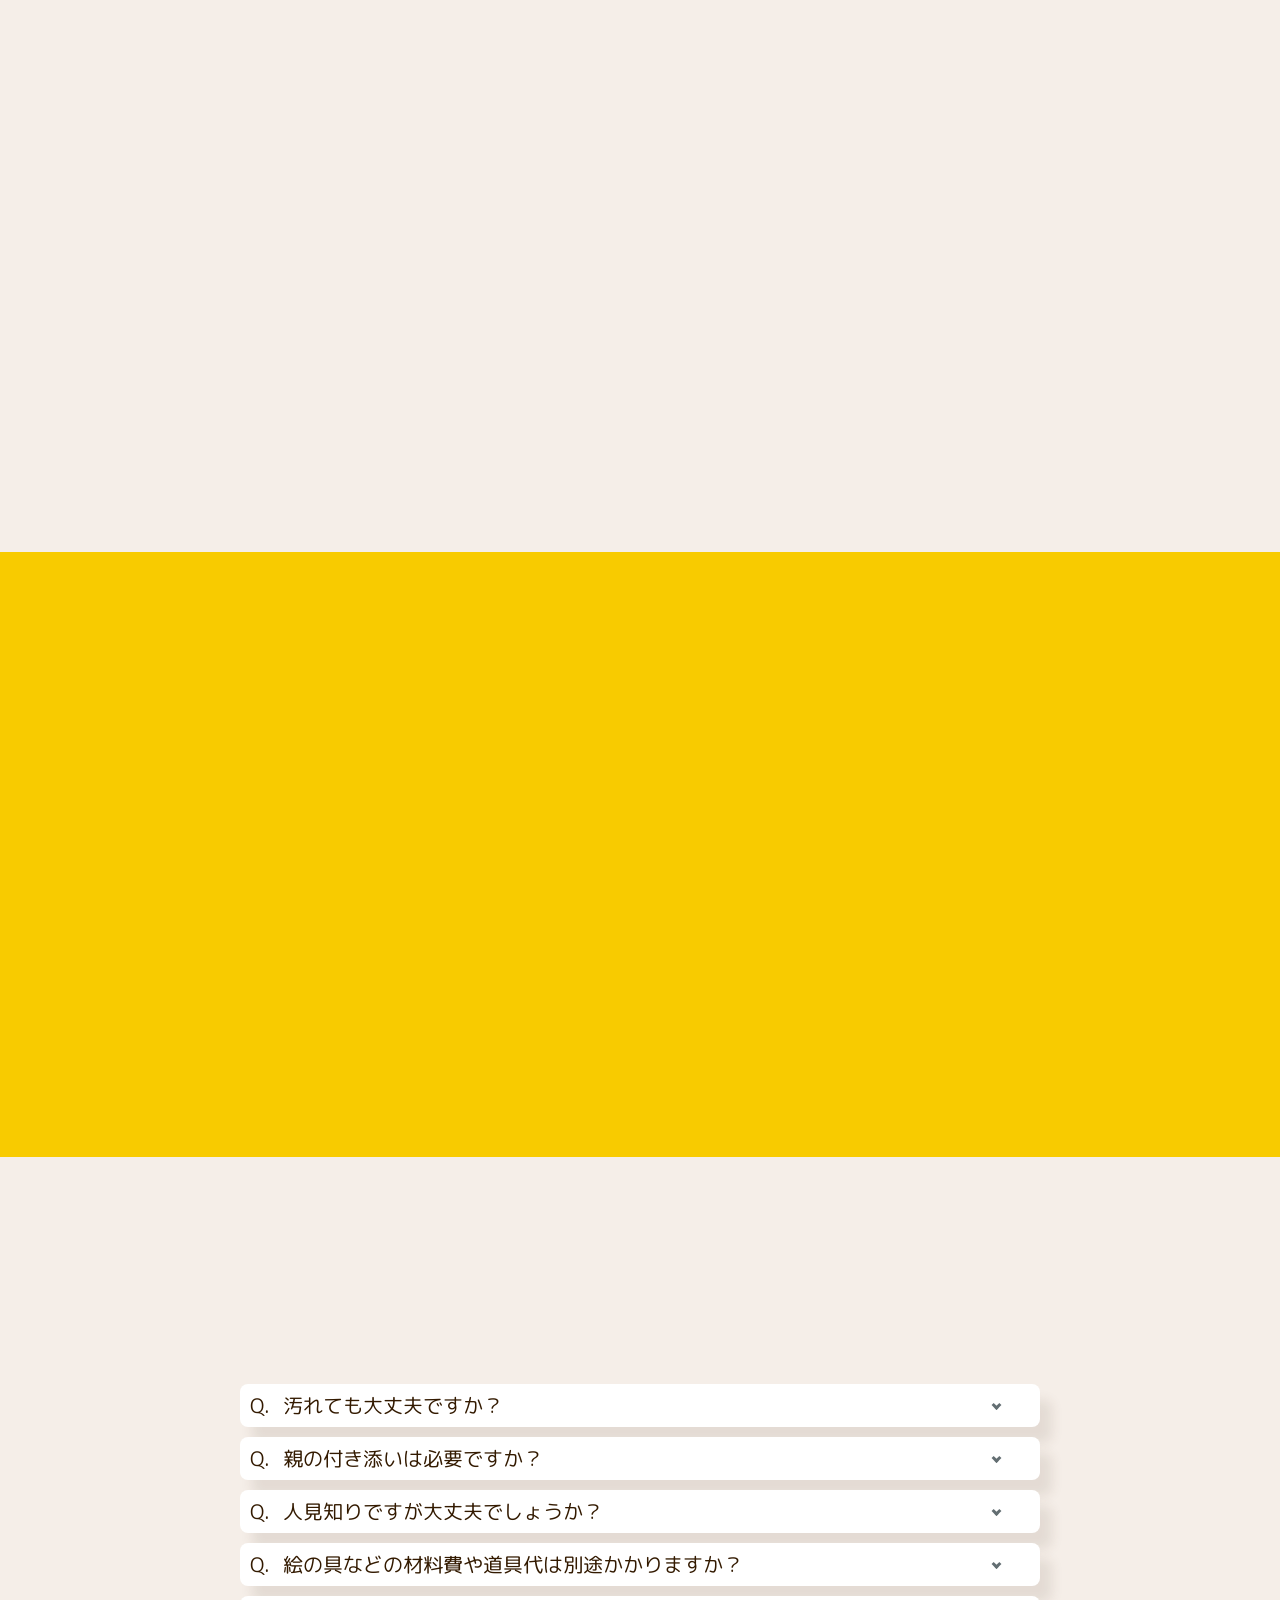
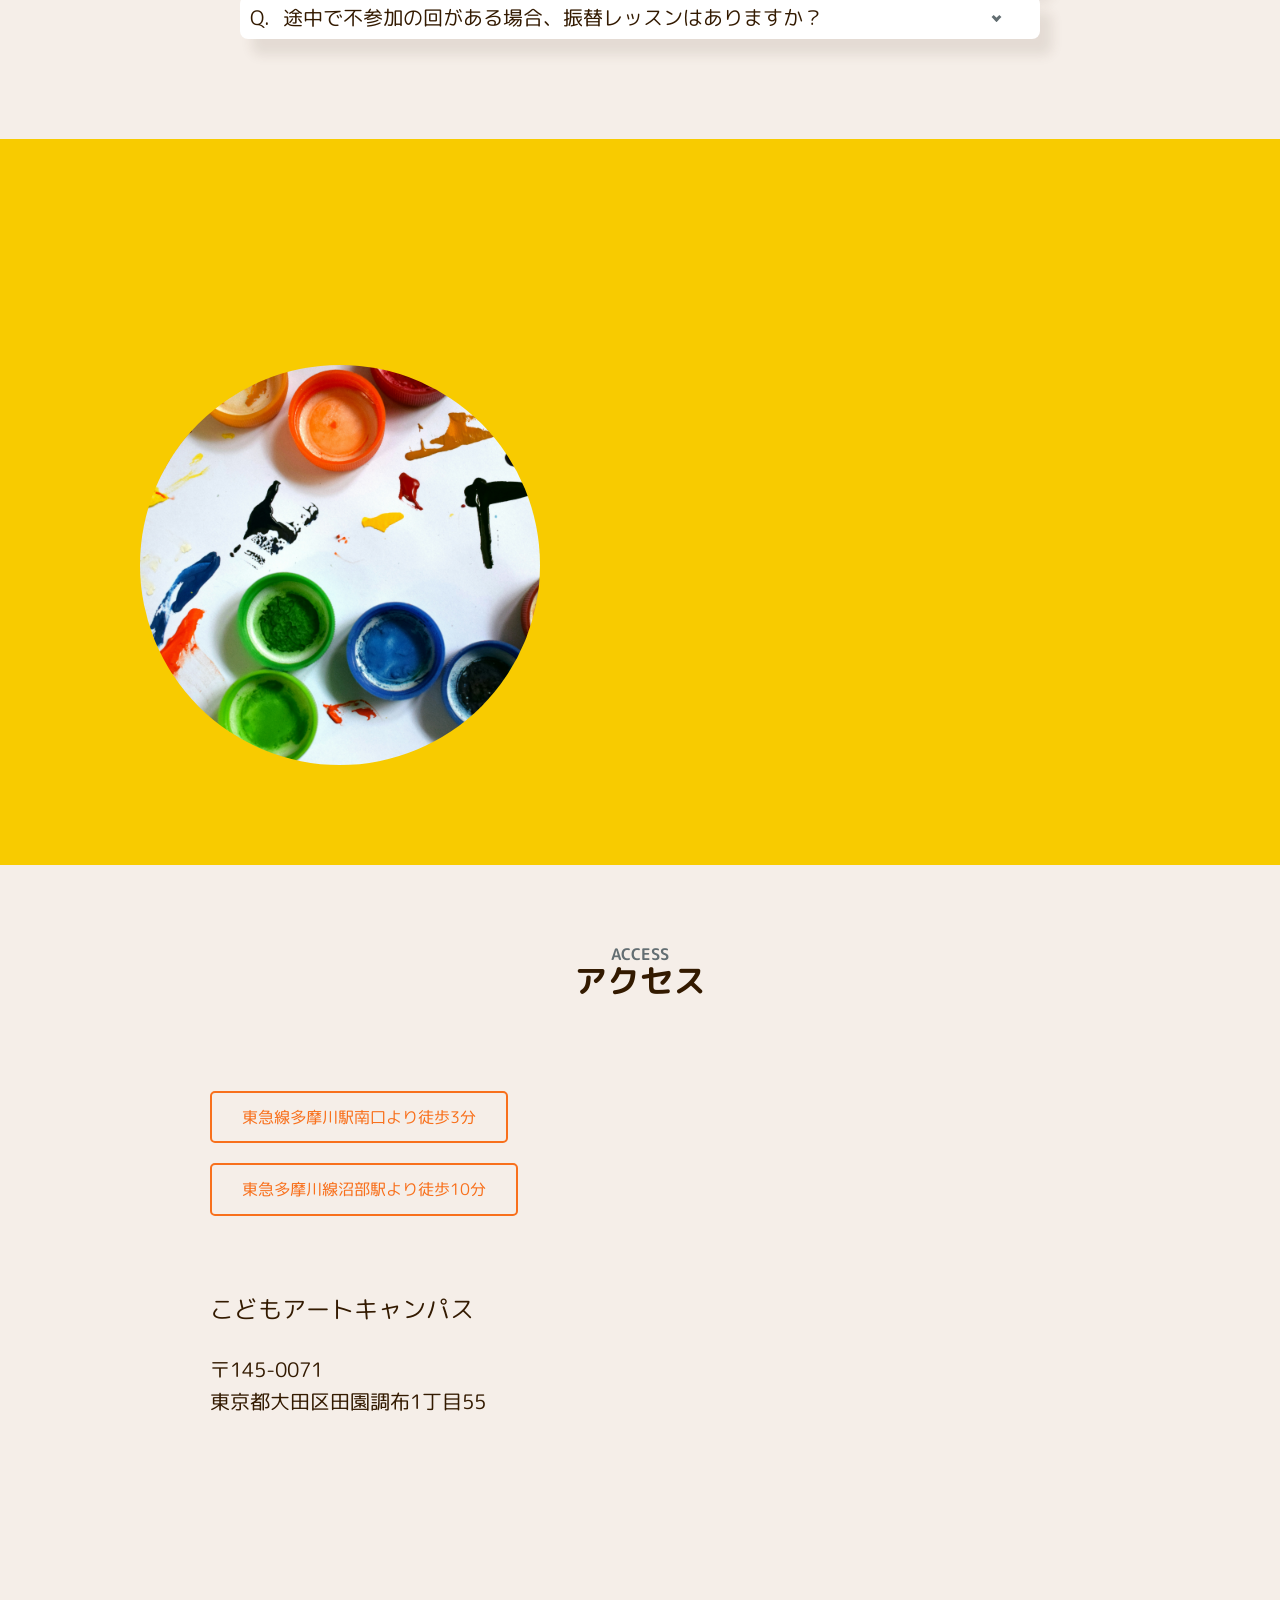
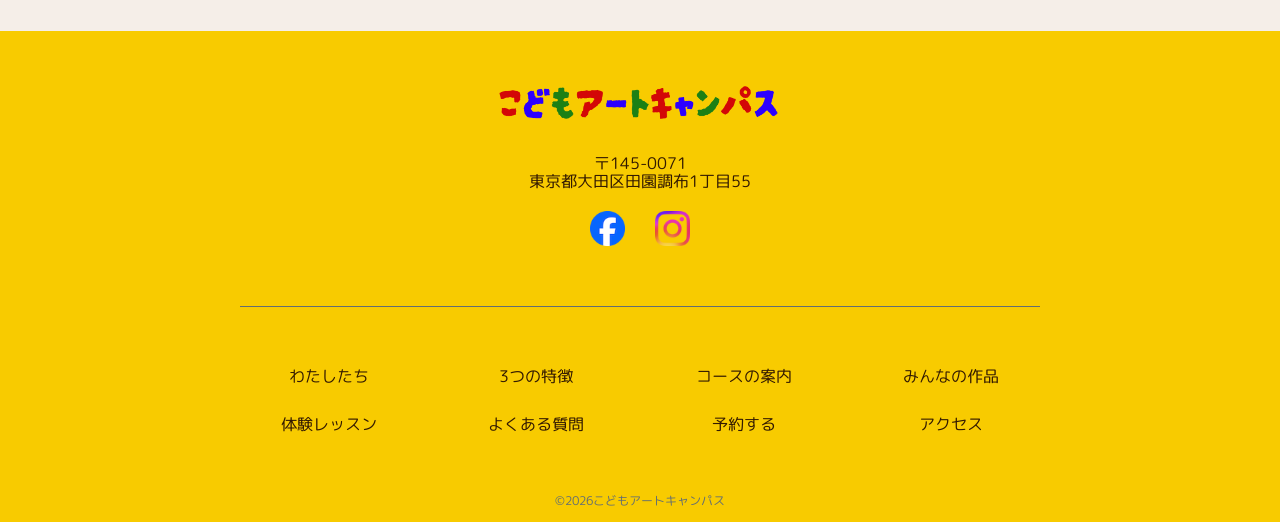
==== commit 65b52070: "Add files via upload" ====
--- a/index.html
+++ b/index.html
@@ -3,6 +3,7 @@
   <head>
     <meta charset="UTF-8" />
     <meta name="viewport" content="width=device-width, initial-scale=1.0" />
+    <meta name="robots" content="noindex">
     <title>
       こどもアートキャンパス | 自由な発想をカタチにするコドモのためのアート教室
     </title>
@@ -183,7 +184,6 @@
       </section>
       <!-- ギャラリー　みんなの作品 -->
       <section id="gallery" class="gallery-section">
-        <div class="section-inner">
           <div class="section-title-wrap fade-in">
             <p class="section-sub">gallery</p>
             <h2 class="section-title">みんなの作品</h2>
@@ -252,7 +252,6 @@
               </ul>
             </div>
           </div>
-        </div>
       </section>
       <!-- /ここまでがギャラリー ---------------------->
       <section id="about-class" class="class-section section-box">
@@ -310,42 +309,6 @@
                 />
               </div>
             </div>
-            <!-- <div class="class-box third">
-              <div class="class-info">
-                <div class="class-text">一歩進んだ本格レッスン</div>
-                <h3 class="class-title">じっくりデッサン<br>絵画クラス</h3>
-                <h4 class="class-age">対象：高学年〜中学生</h4>
-
-                <p class="version">
-                  ものをじっくり見て描くデッサンや、油絵風の表現など、一歩踏み込んだ美術の基礎を学びます。集中力を養い、表現の技術をしっかり身につけたい子に最適です。
-                </p>
-              </div>
-              <div class="class-img">
-                <img
-                  src="https://placehold.jp/800x800.png"
-                  alt="ここにクラスのイメージ画像"
-                />
-              </div>
-            </div>
-            <div class="class-box third">
-              <div class="class-info">
-                <div class="class-text">親子で夢中になる体験</div>
-                <h3 class="class-title">
-                  親子でいっしょに<br>サンデーワークショップ
-                </h3>
-                <h4 class="class-age">対象：2歳〜親子ペア</h4>
-
-                <p class="version">
-                  隔週、または月1回から気軽に参加できる単発のクラスです。お家では準備や片付けが難しいダイナミックなアート工作を、親子で一緒に思いっきり楽しめます。
-                </p>
-              </div>
-              <div class="class-img">
-                <img
-                  src="https://placehold.jp/800x800.png"
-                  alt="ここにクラスのイメージ画像"
-                />
-              </div>
-            </div> -->
             <div class="class-box forth fade-in">
               <div class="class-info">
                 <div class="class-text bc-red">どこからでも繋がれる</div>
